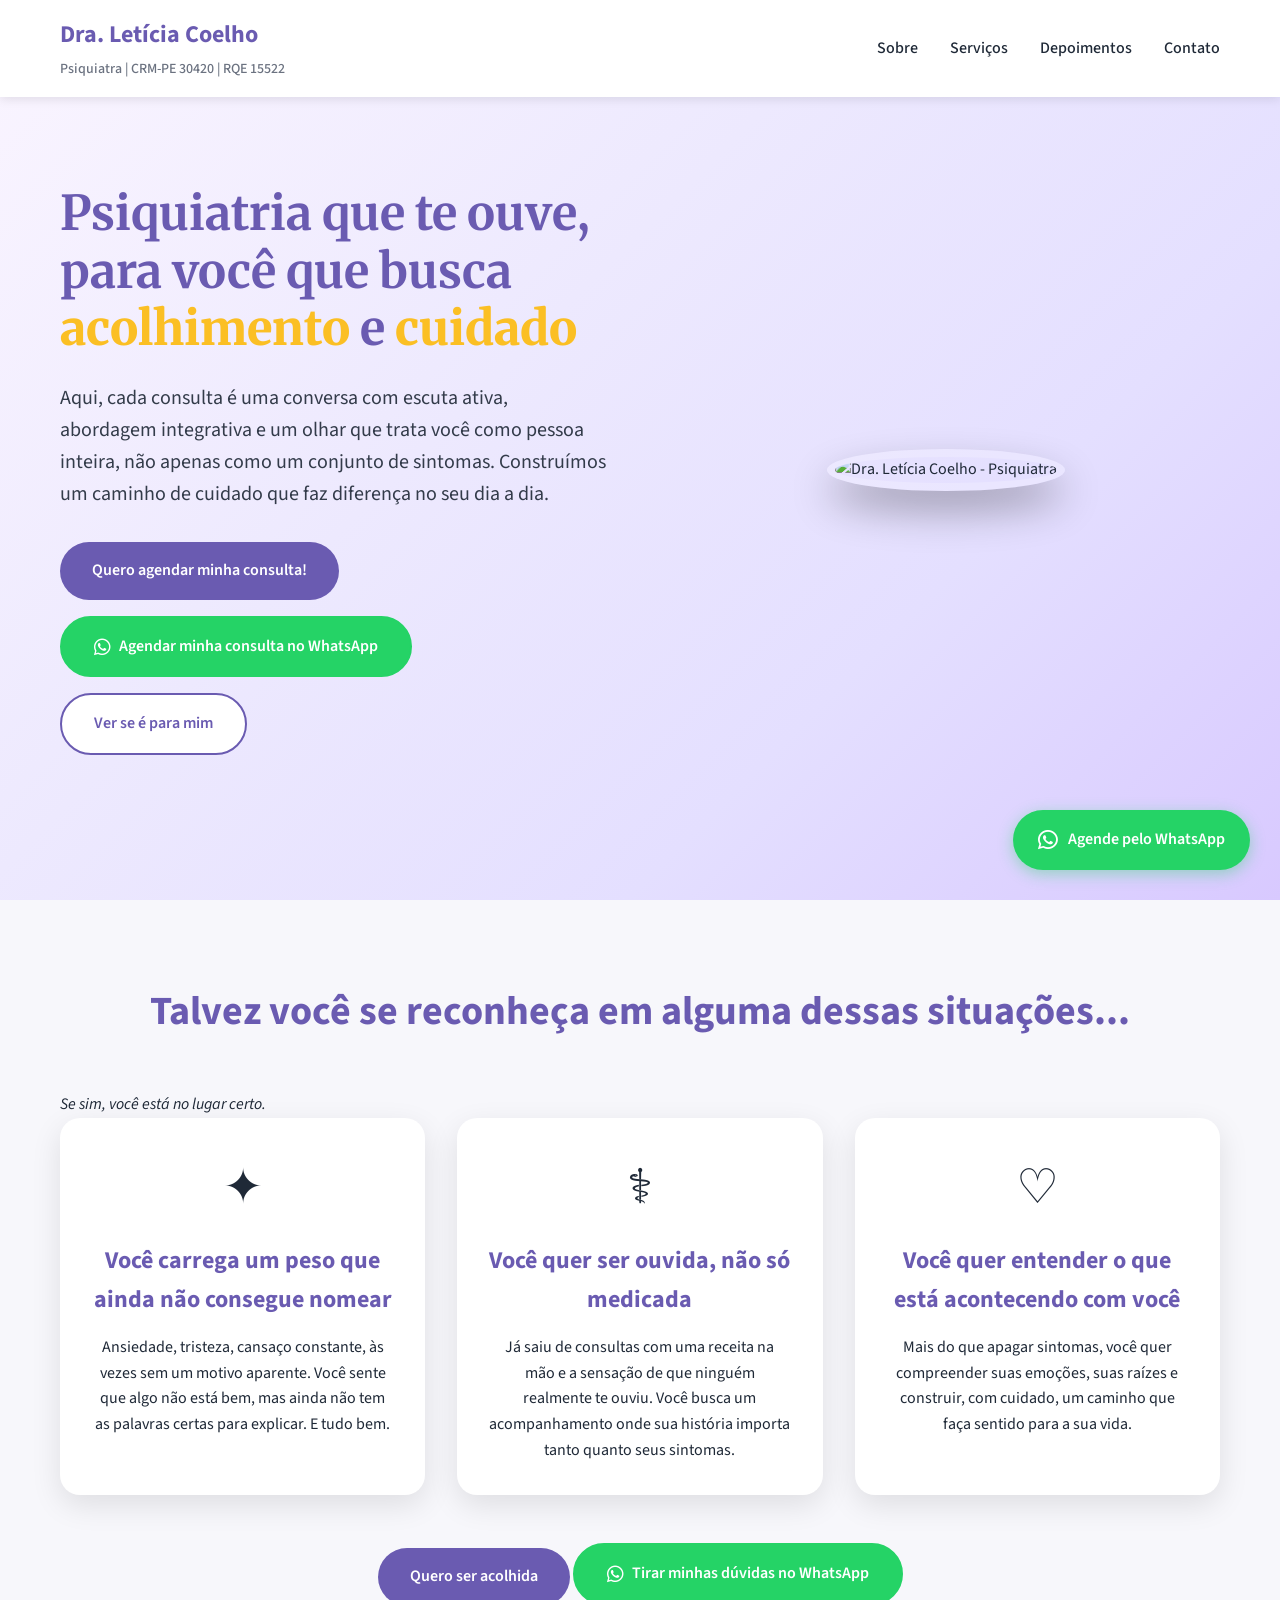
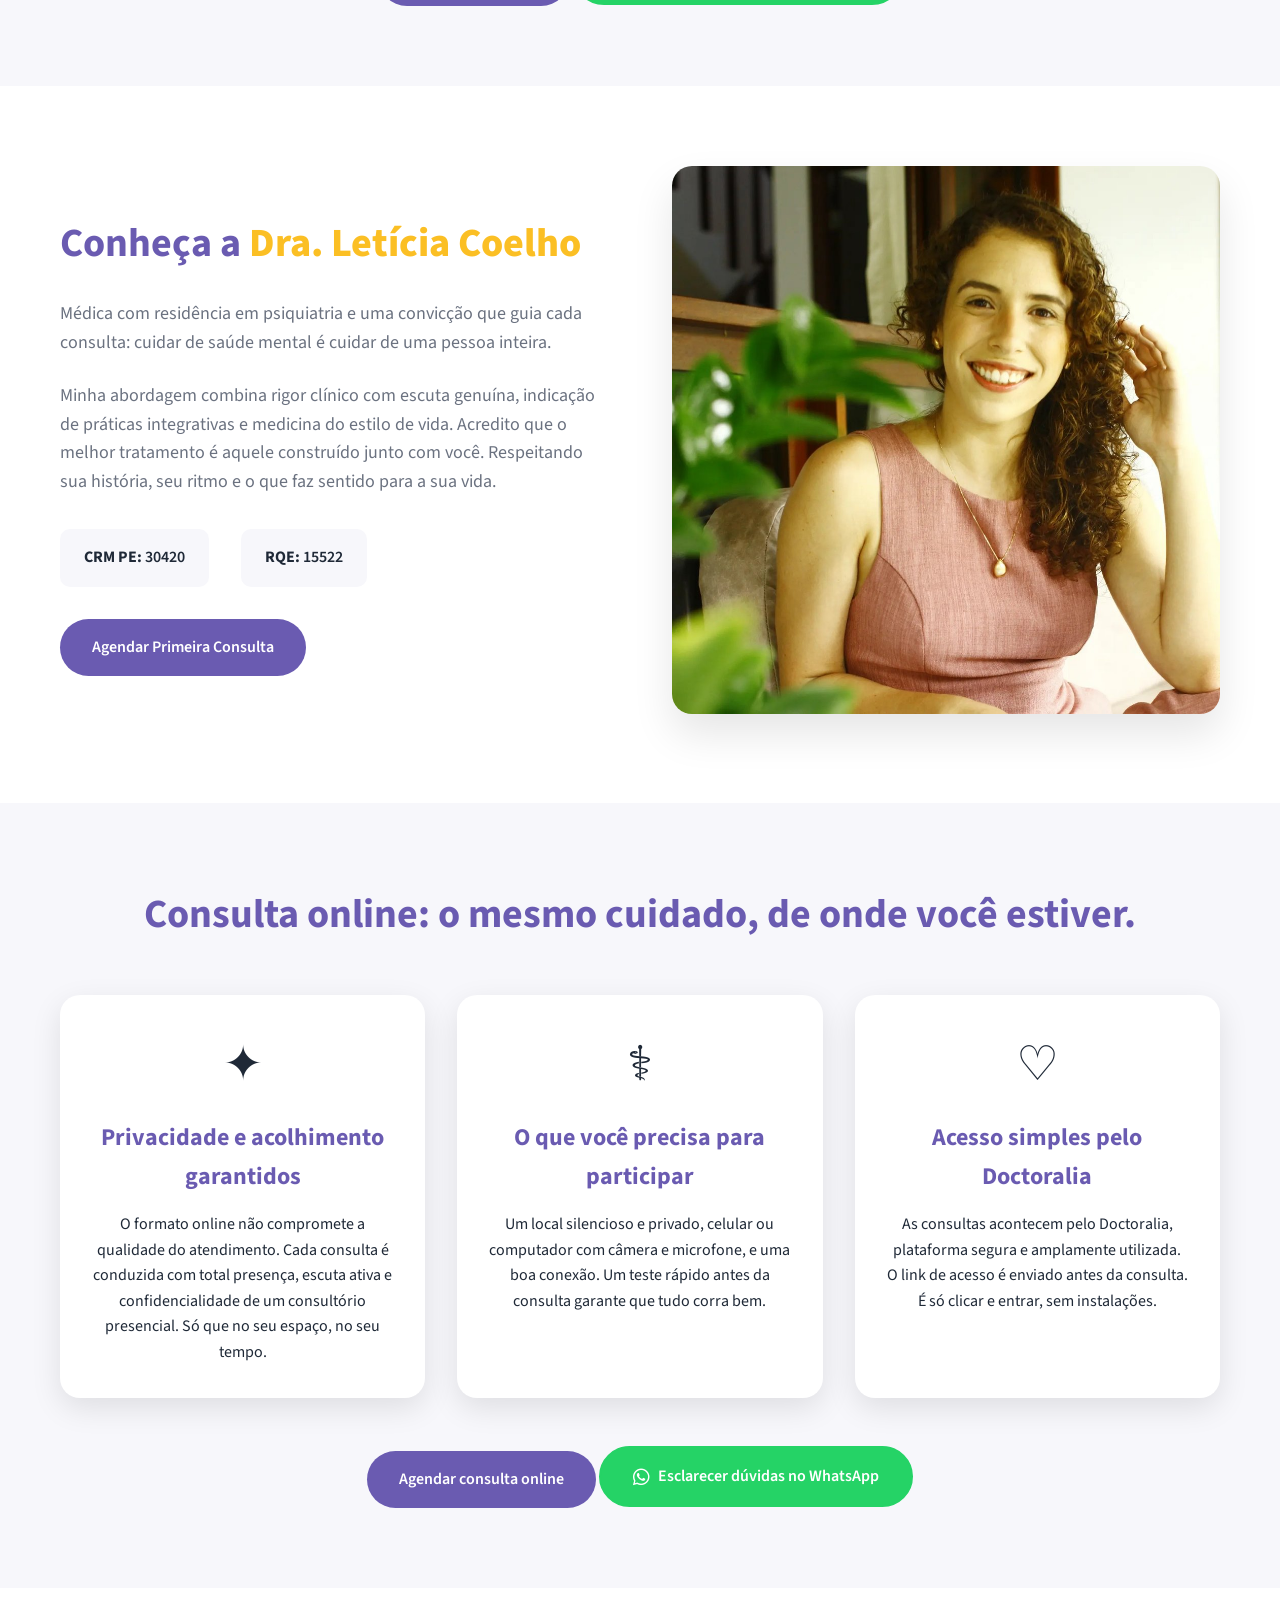
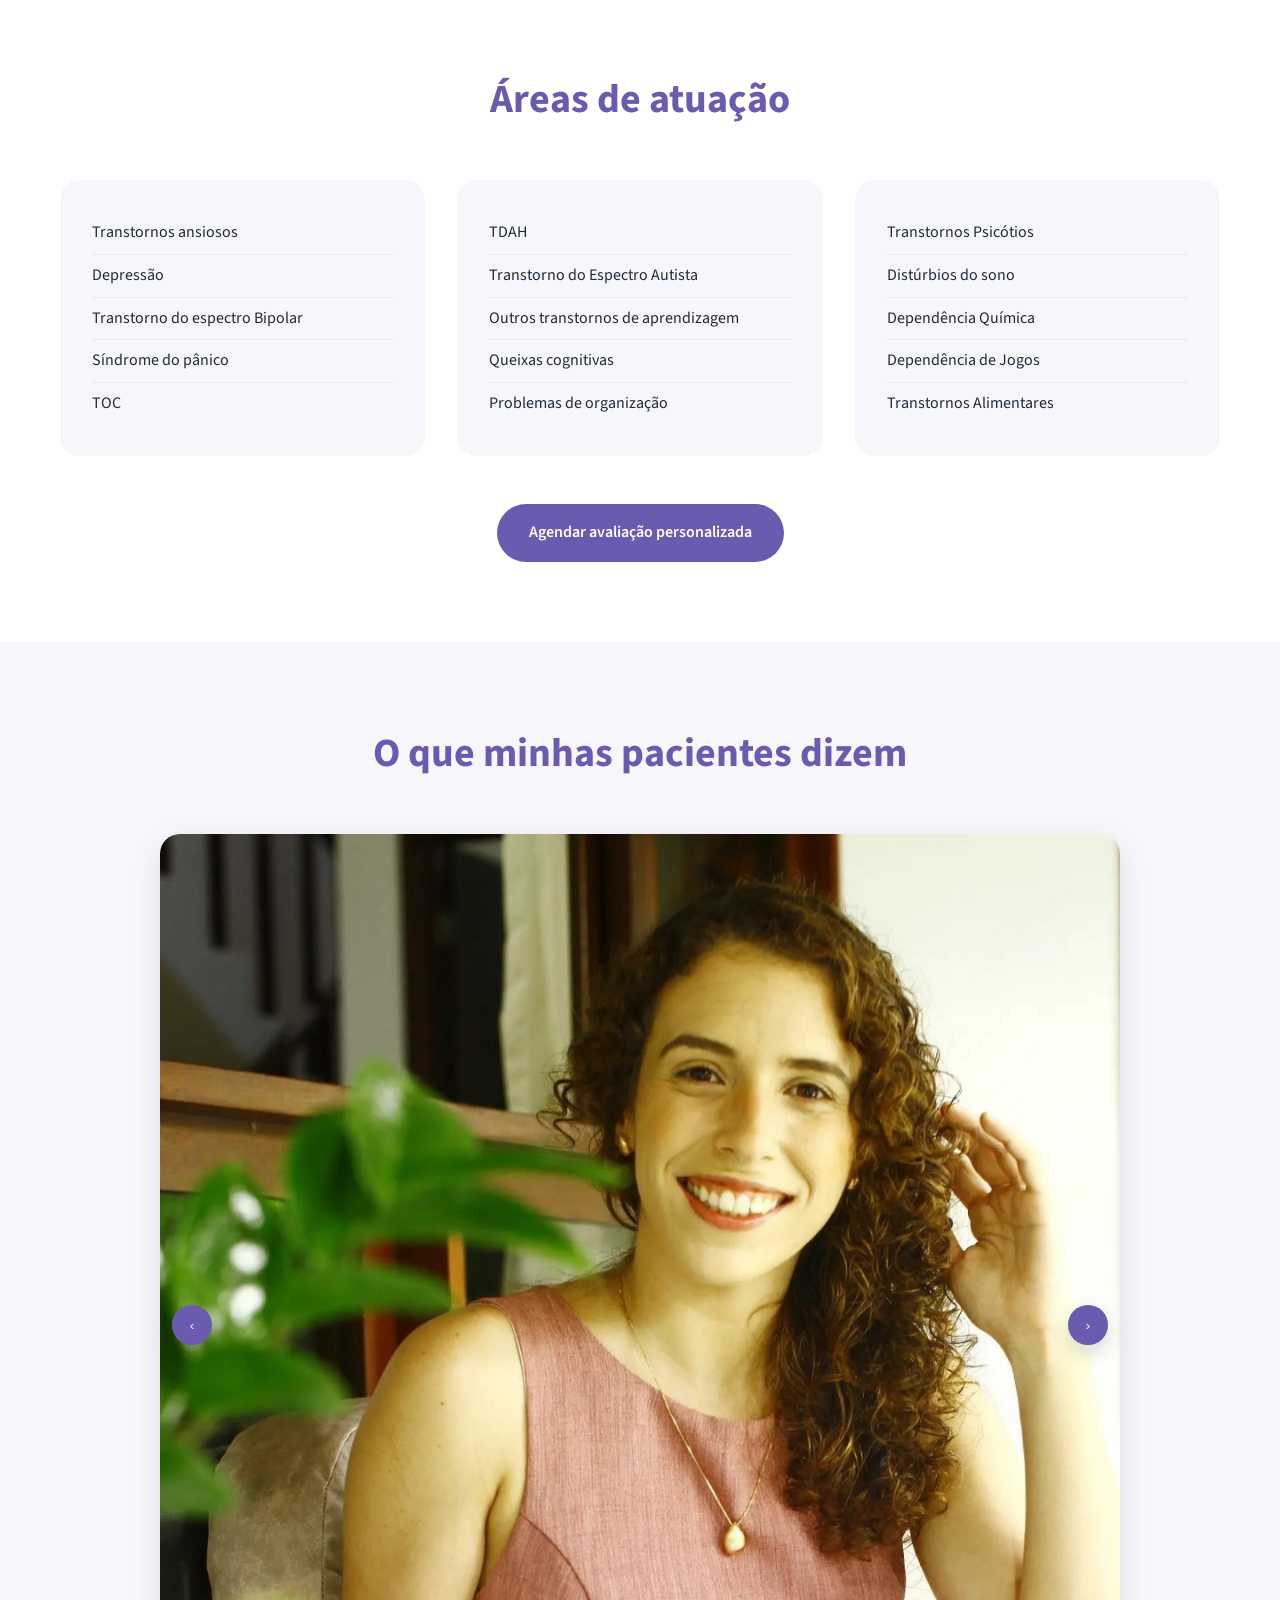
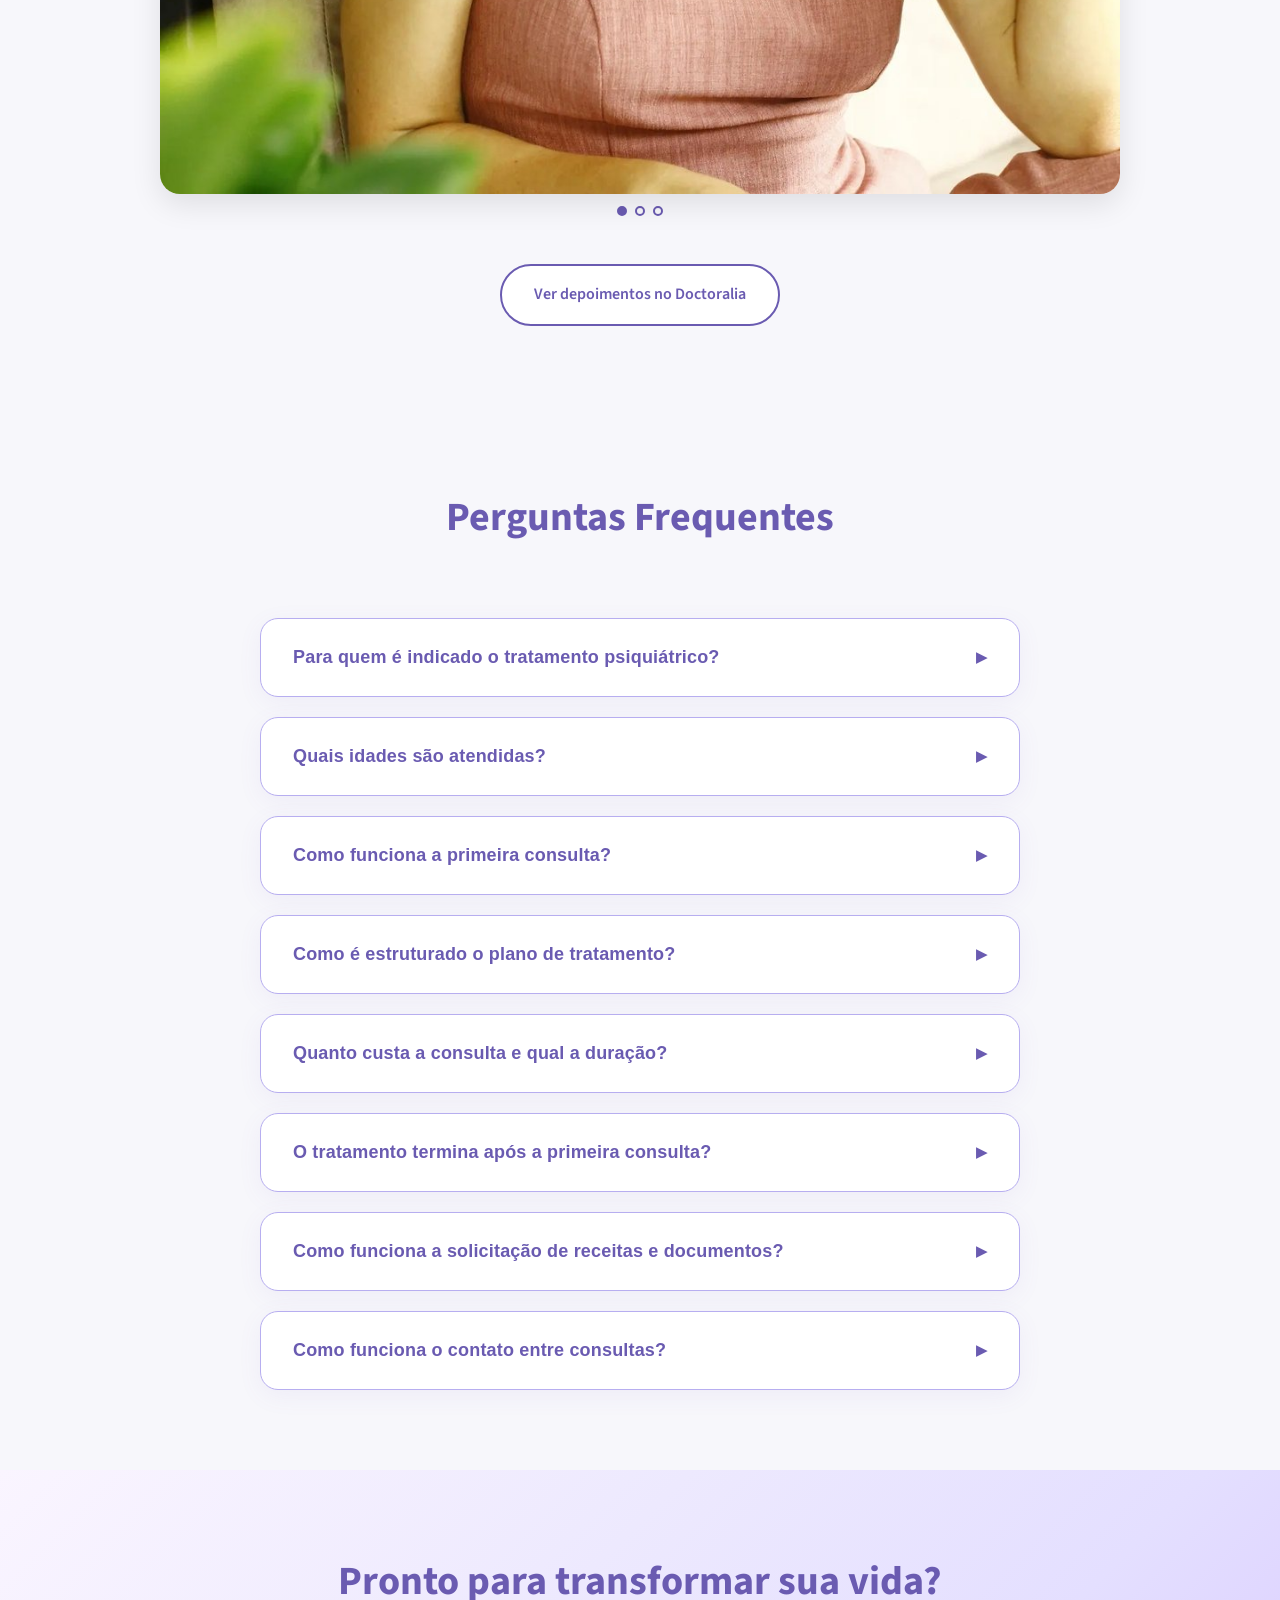
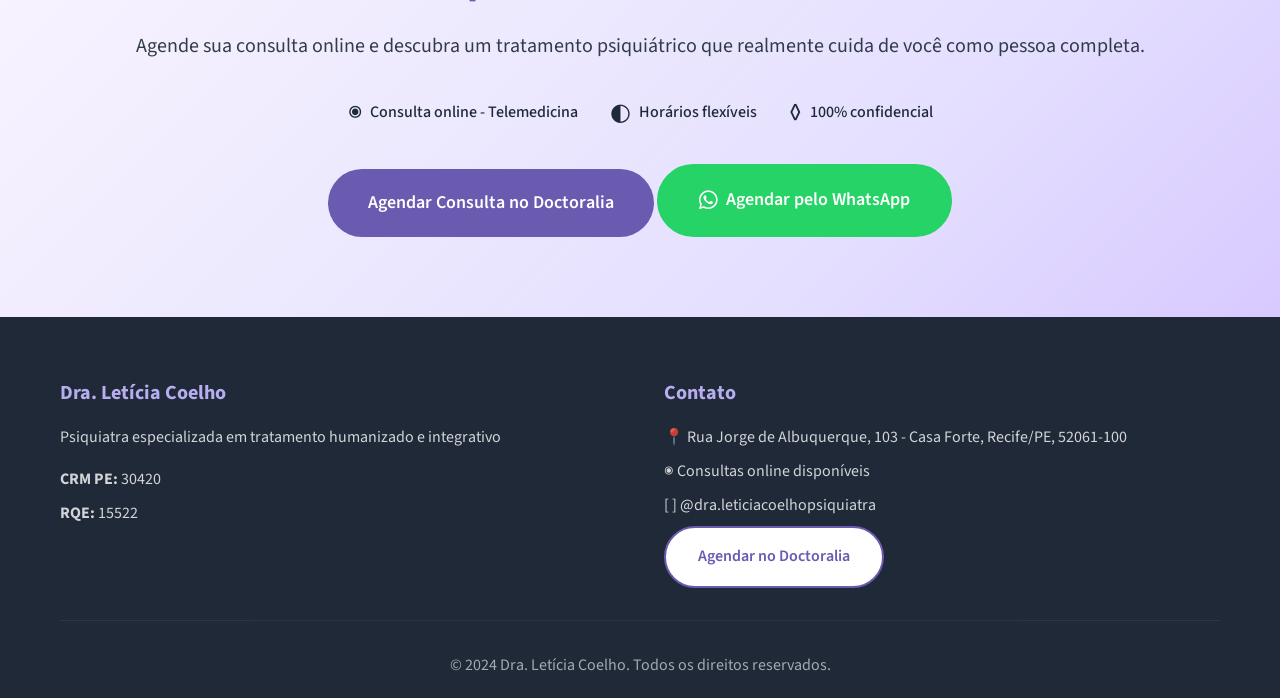
==== index.html @ 925e0a3a "Revise text for clarity and engagement" ====
<!DOCTYPE html>
<html lang="pt-BR">
<head>
    <meta charset="UTF-8">
    <meta name="viewport" content="width=device-width, initial-scale=1.0">
    <title>Dra. Letícia Coelho - Psiquiatra | Tratamento Humanizado e Integrativo</title>
    <meta name="description" content="Psiquiatra especializada em tratamento humanizado e integrativo. Agende sua consulta online com a Dra. Letícia Coelho.">    <link rel="stylesheet" href="styles.css">
    <link href="https://fonts.googleapis.com/css2?family=Merriweather:wght@300;400;700&family=Source+Sans+Pro:wght@300;400;600;700&display=swap" rel="stylesheet">
    <link rel="stylesheet" href="https://cdnjs.cloudflare.com/ajax/libs/font-awesome/6.0.0/css/all.min.css">
    
    <!-- Google Analytics -->
    <script async src="https://www.googletagmanager.com/gtag/js?id=GA_MEASUREMENT_ID"></script>
    <script>
      window.dataLayer = window.dataLayer || [];
      function gtag(){dataLayer.push(arguments);}
      gtag('js', new Date());
      gtag('config', 'GA_MEASUREMENT_ID');
    </script>
    
    <!-- Hotjar Tracking Code -->
    <script>
        (function(h,o,t,j,a,r){
            h.hj=h.hj||function(){(h.hj.q=h.hj.q||[]).push(arguments)};
            h._hjSettings={hjid:HOTJAR_ID,hjsv:6};
            a=o.getElementsByTagName('head')[0];
            r=o.createElement('script');r.async=1;
            r.src=t+h._hjSettings.hjid+j+h._hjSettings.hjsv;
            a.appendChild(r);
        })(window,document,'https://static.hotjar.com/c/hotjar-','.js?sv=');
    </script>
</head>
<body>
    <!-- Header -->
    <header class="header">
        <div class="container">
            <div class="header-content">
                <div class="logo">
                    <h1>Dra. Letícia Coelho</h1>
                    <p>Psiquiatra | CRM-PE 30420 | RQE 15522 </p>
                </div>
                <nav class="nav">
                    <a href="#sobre">Sobre</a>
                    <a href="#servicos">Serviços</a>
                    <a href="#depoimentos">Depoimentos</a>
                    <a href="#contato">Contato</a>
                </nav>
            </div>
        </div>
    </header>

    <!-- Hero Section -->
    <section class="hero">
        <div class="container">
            <div class="hero-content">
                <div class="hero-text">
                    <h2>Psiquiatria que te ouve, para você que busca <span class="highlight">acolhimento</span> e <span class="highlight">cuidado</span></h2>
                    <p>Aqui, cada consulta é uma conversa com escuta ativa, abordagem integrativa e um olhar que trata você como pessoa inteira, não apenas como um conjunto de sintomas. Construímos um caminho de cuidado que faz diferença no seu dia a dia.</p>                    <div class="cta-buttons">                        <a href="https://www.doctoralia.com.br/leticia-coelho-3/psiquiatra/recife" class="btn btn-primary">Quero agendar minha consulta! </a>
                        <a href="https://wa.me/5581991025745?text=Olá%2C%20vim%20pelo%20site%20e%20quero%20agendar%20uma%20consulta." class="btn btn-whatsapp" target="_blank"><i class="fab fa-whatsapp"></i>Agendar minha consulta no WhatsApp</a>
                        <a href="#paraquem" class="btn btn-secondary">Ver se é para mim</a>
                    </div>
                </div>
                <div class="hero-image">
                    <img src="dra-leticia2.JPG" alt="Dra. Letícia Coelho - Psiquiatra" class="profile-image">
                </div>
            </div>
        </div>
    </section>
 <!-- Pain Points Section -->
    <section id="paraquem" class="pain-points">
        <div class="container">
            <h2>Talvez você se reconheça em alguma dessas situações...</h2>
            <p class="section-subtitle"><em>Se sim, você está no lugar certo.</em></p>
            <div class="pain-grid">
                <div class="pain-card">
                    <div class="pain-icon">✦</div>
                    <h3>Você carrega um peso que ainda não consegue nomear</h3>
                    <p>Ansiedade, tristeza, cansaço constante, às vezes sem um motivo aparente. Você sente que algo não está bem, mas ainda não tem as palavras certas para explicar. E tudo bem.</p>
                </div>
                <div class="pain-card">
                    <div class="pain-icon">⚕</div>
                    <h3>Você quer ser ouvida, não só medicada</h3>
                    <p>Já saiu de consultas com uma receita na mão e a sensação de que ninguém realmente te ouviu. Você busca um acompanhamento onde sua história importa tanto quanto seus sintomas.</p>
                </div>
                <div class="pain-card">
                    <div class="pain-icon">♡</div>
                    <h3>Você quer entender o que está acontecendo com você</h3>
                    <p>Mais do que apagar sintomas, você quer compreender suas emoções, suas raízes e construir, com cuidado, um caminho que faça sentido para a sua vida.</p>
                </div>
            </div>            <div class="cta-center">
                <a href="https://www.doctoralia.com.br/leticia-coelho-3/psiquiatra/recife" class="btn btn-primary">Quero ser acolhida</a>
                <a href="https://wa.me/5581991025745?text=Olá%2C%20vim%20pelo%20site%20e%20gostaria%20de%20tirar%20uma%20dúvida." class="btn btn-whatsapp" target="_blank"><i class="fab fa-whatsapp"></i>Tirar minhas dúvidas no WhatsApp</a>
            </div>
        </div>
    </section>
 

    <!-- About Section -->
    <section id="sobre" class="about">
        <div class="container">
            <div class="about-content">
                <div class="about-text">
                    <h2>Conheça a <span class="highlight">Dra. Letícia Coelho</span></h2>
                    <p>Médica com residência em psiquiatria e uma convicção que guia cada consulta: cuidar de saúde mental é cuidar de uma pessoa inteira.</p>
                    <p>Minha abordagem combina rigor clínico com escuta genuína, indicação de práticas integrativas e medicina do estilo de vida. Acredito que o melhor tratamento é aquele construído junto com você. Respeitando sua história, seu ritmo e o que faz sentido para a sua vida.</p>
                    <div class="credentials">
                        <div class="credential">
                            <strong>CRM PE:</strong> 30420
                        </div>
                        <div class="credential">
                            <strong>RQE:</strong> 15522
                        </div>
                    </div>
                    <a href="https://www.doctoralia.com.br/leticia-coelho-3/psiquiatra/recife" class="btn btn-primary">Agendar Primeira Consulta</a>
                </div>
                <div class="about-image">
                    <img src="dra-leticia.jpg" alt="Consultório da Dra. Letícia Coelho" class="consultorio-image">
                </div>
            </div>
        </div>
    </section>

  
<!-- Pain Points Section -->
    <section id="consultaonline" class="pain-points">
        <div class="container">
            <h2>Consulta online: o mesmo cuidado, de onde você estiver.</h2>
            <div class="pain-grid">
                <div class="pain-card">
                    <div class="pain-icon">✦</div>
                    <h3>Privacidade e acolhimento garantidos</h3>
                    <p>O formato online não compromete a qualidade do atendimento. Cada consulta é conduzida com total presença, escuta ativa e confidencialidade de um consultório presencial. Só que no seu espaço, no seu tempo.</p>
                </div>
                <div class="pain-card">
                    <div class="pain-icon">⚕</div>
                    <h3>O que você precisa para participar</h3>
                    <p>Um local silencioso e privado, celular ou computador com câmera e microfone, e uma boa conexão. Um teste rápido antes da consulta garante que tudo corra bem.</p>
                </div>
                <div class="pain-card">
                    <div class="pain-icon">♡</div>
                    <h3>Acesso simples pelo Doctoralia</h3>
                    <p>As consultas acontecem pelo Doctoralia, plataforma segura e amplamente utilizada. O link de acesso é enviado antes da consulta. É só clicar e entrar, sem instalações.</p>
                </div>
            </div>            <div class="cta-center">
                <a href="https://www.doctoralia.com.br/leticia-coelho-3/psiquiatra/recife" class="btn btn-primary">Agendar consulta online</a>
                <a href="https://wa.me/5581991025745?text=Olá%2C%20vim%20pelo%20site%20e%20gostaria%20de%20tirar%20uma%20dúvida." class="btn btn-whatsapp" target="_blank"><i class="fab fa-whatsapp"></i>Esclarecer dúvidas no WhatsApp</a>
            </div>
        </div>
    </section>
    <!-- Conditions Section -->
    <section class="conditions">
        <div class="container">
            <h2>Áreas de atuação</h2>
            <div class="conditions-grid">
                <div class="condition-category">
                                      <ul>
                        <li>Transtornos ansiosos</li>
                        <li>Depressão</li>
                        <li>Transtorno do espectro Bipolar</li>
                        <li>Síndrome do pânico</li>
                                                <li>TOC</li>
                    </ul>
                </div>
                <div class="condition-category">
            
                    <ul>
                        <li>TDAH</li>
                        <li>Transtorno do Espectro Autista</li>
                        <li>Outros transtornos de aprendizagem</li>
                        <li>Queixas cognitivas</li>
                        <li>Problemas de organização</li>
                    </ul>
                </div>
                <div class="condition-category">
            
                    <ul>
                        <li>Transtornos Psicótios</li>
                        <li>Distúrbios do sono</li>
                        <li>Dependência Química </li>
                        <li>Dependência de Jogos </li>
                        <li>Transtornos Alimentares </li>
                      
                    </ul>
                </div>
            </div>
            <div class="cta-center">
                <a href="https://www.doctoralia.com.br/leticia-coelho-3/psiquiatra/recife" class="btn btn-primary">Agendar avaliação personalizada</a>
            </div>
        </div>
    </section>

    <!-- Testimonials Section (Doctoralia) -->
    <section id="depoimentos" class="testimonials">
        <div class="container">
            <h2>O que minhas pacientes dizem</h2>
            <div id="doctoralia-widget" class="doctoralia-rating">
                <p>Carregando avaliações em tempo real…</p>
            </div>
            <div class="cta-center" style="margin-top: 1.5rem;">
                <a href="https://www.doctoralia.com.br/leticia-coelho-3/psiquiatra/recife" class="btn btn-secondary" target="_blank">Ver depoimentos no Doctoralia</a>
            </div>
        </div>
    </section>
<!-- FAQ Section -->
<section class="faq">
    <div class="container">
        <h2>Perguntas Frequentes</h2>

        <div class="faq-item">
            <button class="faq-question">Para quem é indicado o tratamento psiquiátrico?</button>
            <div class="faq-answer">
                <p>O tratamento é indicado para pessoas que enfrentam sintomas como ansiedade, estresse constante, alterações de humor, insônia ou outros distúrbios do sono, dificuldade de concentração, irritabilidade, dependência química, sintomas psicóticos e situações semelhantes.</p>
            </div>
        </div>

        <div class="faq-item">
            <button class="faq-question">Quais idades são atendidas?</button>
            <div class="faq-answer">
                <p>- Para atendimento online, o processo pode ser feito com Adolescentes a partir de 13 anos e Adultos de todas as idades.</p>
            </div>
        </div>

        <div class="faq-item">
            <button class="faq-question">Como funciona a primeira consulta?</button>
            <div class="faq-answer">
                <p>Na primeira sessão, é feito um levantamento completo da história do paciente, aspectos emocionais, físicos, estilo de vida e histórico médico. O objetivo é criar um ambiente de confiança e compreensão para elaborar o plano de tratamento mais adequado.</p>
            </div>
        </div>

        <div class="faq-item">
            <button class="faq-question">Como é estruturado o plano de tratamento?</button>
            <div class="faq-answer">
                <p>O plano pode incluir uso de medicação (quando indicado), consultas regulares de acompanhamento, indicação de psicoterapia, práticas integrativas (relaxamento, meditação, mudanças no estilo de vida) e, em alguns casos, medicamentos à base de Cannabis ou estratégias de redução de danos.</p>
            </div>
        </div>

        <div class="faq-item">
            <button class="faq-question">Quanto custa a consulta e qual a duração?</button>
            <div class="faq-answer">
                <p>A consulta online tem duração de 1 hora e o valor é de <strong>R$400</strong>, com agendamento feito via Doctoralia.</p>
            </div>
        </div>

        <div class="faq-item">
            <button class="faq-question">O tratamento termina após a primeira consulta?</button>
            <div class="faq-answer">
                <p>Não. O tratamento é contínuo, com consultas regulares para monitorar evolução, avaliar resposta às medicações/terapias e fazer ajustes conforme necessário.</p>
            </div>
        </div>

        <div class="faq-item">
            <button class="faq-question">Como funciona a solicitação de receitas e documentos?</button>
            <div class="faq-answer">
                <p>As solicitações devem ser feitas com pelo menos <strong>5 dias úteis de antecedência</strong>.<br>
                   - Receitas simples são enviadas de forma online em PDF.<br>
                   - Receitas de Medicamentos controlados são enviados via correspondência.</p>
            </div>
        </div>

        <div class="faq-item">
            <button class="faq-question">Como funciona o contato entre consultas?</button>
            <div class="faq-answer">
                <p>Os pacientes têm acesso a um WhatsApp exclusivo para contato, disponível de segunda a sexta-feira, das 9h às 18h.</p>
            </div>
        </div>
    </div>
</section>

<script>
document.addEventListener('DOMContentLoaded', function() {
    console.log('FAQ Script carregado');
    
    // FAQ Accordion functionality
    const faqQuestions = document.querySelectorAll('.faq-question');
    console.log('FAQ questions encontradas:', faqQuestions.length);
    
    faqQuestions.forEach((button, index) => {
        button.addEventListener('click', function() {
            console.log('Clique na pergunta:', index);
            
            const faqItem = this.parentElement;
            const isActive = faqItem.classList.contains('active');
            
            console.log('Item estava ativo:', isActive);
            
            // Close all other FAQ items
            document.querySelectorAll('.faq-item').forEach(item => {
                item.classList.remove('active');
            });
            
            // Toggle current item
            if (!isActive) {
                faqItem.classList.add('active');
                console.log('Item ativado');
            } else {
                console.log('Item desativado');
            }
        });
    });
});
</script>

    <!-- CTA Section -->
    <section id="agendar" class="cta-section">
        <div class="container">
            <div class="cta-content">
                <h2>Pronto para transformar sua vida?</h2>
                <p>Agende sua consulta online e descubra um tratamento psiquiátrico que realmente cuida de você como pessoa completa.</p>
                <div class="cta-features">
                    <div class="feature">
                        <span class="feature-icon">◉</span>
                        <span>Consulta online - Telemedicina</span>
                    </div>
                    <div class="feature">
                        <span class="feature-icon">◐</span>
                        <span>Horários flexíveis</span>
                    </div>
                    <div class="feature">
                        <span class="feature-icon">◊</span>
                        <span>100% confidencial</span>
                    </div>
                </div>                <a href="https://www.doctoralia.com.br/leticia-coelho-3/psiquiatra/recife" class="btn btn-primary btn-large" target="_blank">
                    Agendar Consulta no Doctoralia
                </a>
                <a href="https://wa.me/5581991025745?text=Olá%2C%20vim%20pelo%20site%20e%20quero%20agendar%20uma%20consulta." class="btn btn-whatsapp btn-large" target="_blank">
                    <i class="fab fa-whatsapp"></i>Agendar pelo WhatsApp
                </a>
            </div>
        </div>
    </section>

    <!-- Footer -->
    <footer id="contato" class="footer">
        <div class="container">
            <div class="footer-content">
                <div class="footer-section">
                    <h3>Dra. Letícia Coelho</h3>
                    <p>Psiquiatra especializada em tratamento humanizado e integrativo</p>
                    <div class="credentials-footer">
                        <p><strong>CRM PE:</strong> 30420</p>
                        <p><strong>RQE:</strong> 15522</p>
                    </div>
                </div>
                <div class="footer-section">
                    <h3>Contato</h3>
                    <p>📍 Rua Jorge de Albuquerque, 103 - Casa Forte, Recife/PE, 52061-100</p>
                    <p>◉ Consultas online disponíveis</p>
                    <p>[ ] @dra.leticiacoelhopsiquiatra</p>
                    <a href="https://www.doctoralia.com.br/leticia-coelho-3/psiquiatra/recife" class="btn btn-secondary" target="_blank">
                        Agendar no Doctoralia
                    </a>
                </div>
            </div>
            <div class="footer-bottom">
                <p>&copy; 2024 Dra. Letícia Coelho. Todos os direitos reservados.</p>
            </div>
        </div>    </footer>

    <!-- Floating WhatsApp Button -->
    <a href="https://wa.me/5581991025745?text=Olá%2C%20vim%20pelo%20site%20e%20quero%20agendar%20uma%20consulta." class="whatsapp-float" target="_blank">
        <i class="fab fa-whatsapp"></i>
        <span>Agende pelo WhatsApp</span>
    </a>

    <script src="script.js"></script>
</body>
</html>
---- styles.css ----
/* Reset e configurações base */
* {
    margin: 0;
    padding: 0;
    box-sizing: border-box;
}

:root {
    --primary-color: #7c6ac7; /* lavanda suave */
    --primary-light: #b7aef0;
    --primary-dark: #6a5bb1;
    --secondary-color: #f7f7fb; /* mais claro e acolhedor */
    --accent-color: #d8c9ff; /* lilás clarinho */
    --text-dark: #1f2937;
    --text-light: #6b7280;
    --white: #ffffff;
    --gradient: linear-gradient(135deg, #faf5ff 0%, #ede9fe 40%, #e4dfff 70%, #d8c9ff 100%);
}

body {
    font-family: 'Source Sans Pro', sans-serif;
    line-height: 1.6;
    color: var(--text-dark);
    background-color: var(--white);
}

.container {
    max-width: 1200px;
    margin: 0 auto;
    padding: 0 20px;
}

/* Header */
.header {
    background: var(--white);
    box-shadow: 0 2px 10px rgba(0, 0, 0, 0.1);
    position: fixed;
    top: 0;
    width: 100%;
    z-index: 1000;
}

.header-content {
    display: flex;
    justify-content: space-between;
    align-items: center;
    padding: 1rem 0;
}

.logo h1 {
    font-size: 1.5rem;
    font-weight: 700;
    color: var(--primary-dark);
    margin-bottom: 0.25rem;
}

.logo p {
    font-size: 0.875rem;
    color: var(--text-light);
    font-weight: 500;
}

.nav {
    display: flex;
    gap: 2rem;
}

.nav a {
    text-decoration: none;
    color: var(--text-dark);
    font-weight: 500;
    transition: color 0.3s ease;
}

.nav a:hover {
    color: var(--primary-color);
}

/* Hero Section */
.hero {
    padding: 120px 0 80px;
    background: var(--gradient);
    color: var(--text-dark);
    min-height: 100vh;
    display: flex;
    align-items: center;
}

.hero-content {
    display: grid;
    grid-template-columns: 1fr 1fr;
    gap: 4rem;
    align-items: center;
}

.hero-text h2 {
    font-family: 'Merriweather', serif;
    font-size: 3rem;
    font-weight: 700;
    line-height: 1.2;
    margin-bottom: 1.5rem;
    color: var(--primary-dark);
}

.highlight {
    color: #fbbf24;
    font-weight: 800;
}

.hero-text p {
    font-size: 1.25rem;
    margin-bottom: 2rem;
    opacity: 0.9;
    color: var(--text-dark);
}

.cta-buttons {
    display: flex;
    gap: 1rem;
    flex-wrap: wrap;
}

.btn {
    display: inline-block;
    padding: 1rem 2rem;
    text-decoration: none;
    border-radius: 50px;
    font-weight: 600;
    transition: all 0.3s ease;
    text-align: center;
    border: none;
    cursor: pointer;
}

.btn-primary {
    background: var(--primary-dark);
    color: var(--white);
}

.btn-primary:hover {
    background: #594aa0; /* tom um pouco mais escuro */
    transform: translateY(-2px);
    box-shadow: 0 10px 25px rgba(0, 0, 0, 0.2);
}

.btn-secondary {
    background: var(--white);
    color: var(--primary-dark);
    border: 2px solid var(--primary-dark);
}

.btn-secondary:hover {
    background: var(--primary-dark);
    color: var(--white);
}

.btn-large {
    padding: 1.25rem 2.5rem;
    font-size: 1.125rem;
}

/* WhatsApp Button Styles */
.btn-whatsapp {
    background-color: #25D366 !important;
    color: var(--white) !important;
    border: 2px solid #25D366 !important;
    display: inline-flex;
    align-items: center;
    gap: 0.5rem;
}

.btn-whatsapp:hover {
    background-color: #22BE5B !important;
    border-color: #22BE5B !important;
    color: var(--white) !important;
    transform: translateY(-2px);
    box-shadow: 0 10px 25px rgba(37, 211, 102, 0.3);
}

.btn-whatsapp i {
    font-size: 1.2em;
}

/* Floating WhatsApp Button */
.whatsapp-float {
    position: fixed;
    bottom: 30px;
    right: 30px;
    width: auto;
    height: 60px;
    background-color: #25D366;
    color: white;
    border: none;
    border-radius: 30px;
    padding: 15px 25px;
    font-size: 16px;
    font-weight: 600;
    text-decoration: none;
    display: flex;
    align-items: center;
    gap: 10px;
    box-shadow: 0 4px 15px rgba(37, 211, 102, 0.4);
    z-index: 1000;
    transition: all 0.3s ease;
}

.whatsapp-float:hover {
    background-color: #22BE5B;
    transform: translateY(-2px);
    box-shadow: 0 6px 20px rgba(37, 211, 102, 0.5);
    color: white;
    text-decoration: none;
}

.whatsapp-float i {
    font-size: 1.4em;
}

/* Responsive adjustments for floating button */
@media (max-width: 768px) {
    .whatsapp-float {
        bottom: 20px;
        right: 20px;
        padding: 12px 20px;
        font-size: 14px;
        height: 50px;
    }
    
    .whatsapp-float span {
        display: none; /* Hide text on mobile, show only icon */
    }
    
    .whatsapp-float {
        width: 50px;
        justify-content: center;
        border-radius: 25px;
    }
}

.hero-image {
    text-align: center;
}

.profile-image {
    width: 400px;
    height: 400px;
    border-radius: 50%;
    object-fit: cover;
    border: 8px solid rgba(255, 255, 255, 0.2);
    box-shadow: 0 20px 40px rgba(0, 0, 0, 0.3);
}

/* Pain Points Section */
.pain-points {
    padding: 80px 0;
    background: var(--secondary-color);
}

.pain-points h2 {
    text-align: center;
    font-size: 2.5rem;
    margin-bottom: 3rem;
    color: var(--primary-dark);
}

.pain-grid {
    display: grid;
    grid-template-columns: repeat(auto-fit, minmax(300px, 1fr));
    gap: 2rem;
    margin-bottom: 3rem;
}

.pain-card {
    background: var(--white);
    padding: 2rem;
    border-radius: 20px;
    text-align: center;
    box-shadow: 0 10px 30px rgba(0, 0, 0, 0.1);
    transition: transform 0.3s ease;
}

.pain-card:hover {
    transform: translateY(-5px);
}

.pain-icon {
    font-size: 3rem;
    margin-bottom: 1rem;
}

.pain-card h3 {
    font-size: 1.5rem;
    margin-bottom: 1rem;
    color: var(--primary-dark);
}

.cta-center {
    text-align: center;
}

/* About Section */
.about {
    padding: 80px 0;
}

.about-content {
    display: grid;
    grid-template-columns: 1fr 1fr;
    gap: 4rem;
    align-items: center;
}

.about-text h2 {
    font-size: 2.5rem;
    margin-bottom: 1.5rem;
    color: var(--primary-dark);
}

.about-text p {
    font-size: 1.125rem;
    margin-bottom: 1.5rem;
    color: var(--text-light);
}

.credentials {
    display: flex;
    gap: 2rem;
    margin: 2rem 0;
}

.credential {
    background: var(--secondary-color);
    padding: 1rem 1.5rem;
    border-radius: 10px;
    font-weight: 600;
}

.consultorio-image {
    width: 100%;
    border-radius: 20px;
    box-shadow: 0 20px 40px rgba(0, 0, 0, 0.1);
}

/* Services Section */
.services {
    padding: 80px 0;
    background: var(--secondary-color);
}

.services h2 {
    text-align: center;
    font-size: 2.5rem;
    margin-bottom: 3rem;
    color: var(--primary-dark);
}

.services-grid {
    display: grid;
    grid-template-columns: repeat(auto-fit, minmax(300px, 1fr));
    gap: 2rem;
    margin-bottom: 3rem;
}

.service-card {
    background: var(--white);
    padding: 2rem;
    border-radius: 20px;
    box-shadow: 0 10px 30px rgba(0, 0, 0, 0.1);
    transition: transform 0.3s ease;
}

.service-card:hover {
    transform: translateY(-5px);
}

.service-card h3 {
    font-size: 1.5rem;
    margin-bottom: 1rem;
    color: var(--primary-dark);
}

/* Conditions Section */
.conditions {
    padding: 80px 0;
}

.conditions h2 {
    text-align: center;
    font-size: 2.5rem;
    margin-bottom: 3rem;
    color: var(--primary-dark);
}

.conditions-grid {
    display: grid;
    grid-template-columns: repeat(auto-fit, minmax(250px, 1fr));
    gap: 2rem;
    margin-bottom: 3rem;
}

.condition-category {
    background: var(--secondary-color);
    padding: 2rem;
    border-radius: 20px;
}

.condition-category h3 {
    font-size: 1.25rem;
    margin-bottom: 1rem;
    color: var(--primary-dark);
}

.condition-category ul {
    list-style: none;
}

.condition-category li {
    padding: 0.5rem 0;
    border-bottom: 1px solid rgba(107, 70, 193, 0.1);
}

.condition-category li:last-child {
    border-bottom: none;
}

/* Testimonials Section (Doctoralia) */
.testimonials {
    padding: 80px 0;
    background: var(--secondary-color);
}

.testimonials h2 {
    text-align: center;
    font-size: 2.5rem;
    margin-bottom: 3rem;
    color: var(--primary-dark);
}

/* Estilos do carrossel de fallback */
.testimonial-carousel {
    position: relative;
    max-width: 960px;
    margin: 0 auto;
}

.testimonial-carousel .slides {
    position: relative;
    overflow: hidden;
    border-radius: 20px;
    box-shadow: 0 10px 30px rgba(0, 0, 0, 0.1);
    background: var(--white);
}

.testimonial-carousel .slide {
    display: none;
}

.testimonial-carousel .slide.active {
    display: block;
}

.testimonial-carousel img {
    width: 100%;
    display: block;
}

.carousel-control {
    position: absolute;
    top: 50%;
    transform: translateY(-50%);
    background: var(--primary-dark);
    color: var(--white);
    border: none;
    width: 40px;
    height: 40px;
    border-radius: 999px;
    display: grid;
    place-items: center;
    cursor: pointer;
    box-shadow: 0 8px 20px rgba(0,0,0,0.15);
}

.carousel-control.prev { left: 12px; }
.carousel-control.next { right: 12px; }

.carousel-control:hover { background: #594aa0; }

.carousel-dots {
    display: flex;
    justify-content: center;
    gap: 8px;
    margin-top: 12px;
}

.carousel-dots .dot {
    width: 10px;
    height: 10px;
    border-radius: 50%;
    border: 2px solid var(--primary-dark);
    background: transparent;
    cursor: pointer;
}

.carousel-dots .dot.active { background: var(--primary-dark); }

.testimonials-grid {
    display: grid;
    grid-template-columns: repeat(auto-fit, minmax(300px, 1fr));
    gap: 2rem;
    margin-bottom: 3rem;
}

.testimonial-card {
    background: var(--white);
    padding: 2rem;
    border-radius: 20px;
    box-shadow: 0 10px 30px rgba(0, 0, 0, 0.1);
}

.stars {
    font-size: 1.25rem;
    margin-bottom: 1rem;
}

.testimonial-card p {
    font-style: italic;
    margin-bottom: 1rem;
    color: var(--text-light);
}

.testimonial-author {
    font-weight: 600;
    color: var(--primary-color);
}

.doctoralia-rating {
    text-align: center;
    margin: 3rem 0;
}

.rating-display {
    display: flex;
    align-items: center;
    justify-content: center;
    gap: 1rem;
    flex-wrap: wrap;
}

.rating-number {
    font-size: 2rem;
    font-weight: 700;
    color: var(--primary-color);
}

.rating-stars {
    font-size: 1.5rem;
}

.rating-text {
    color: var(--text-light);
}

/* FAQ Section - Quadro Fixo */
.quadro-faq {
  padding: 80px 0;
  background: var(--secondary-color);
}

.quadro-faq h2 {
  text-align: center;
  font-size: 2.5rem;
  margin-bottom: 3rem;
  color: var(--primary-dark);
}

.faq-list {
  max-width: 800px;
  margin: 0 auto;
  display: grid;
  gap: 1.25rem;
}

.quadro-faq-item {
  background: var(--white);
  border-radius: 18px;
  margin-bottom: 0; /* gap do grid controla o espaçamento */
  padding: 1.75rem 2rem;
  box-shadow: 0 6px 24px rgba(124, 106, 199, 0.07);
  border: 1.5px solid var(--primary-light);
  transition: box-shadow 0.3s;
}

.quadro-faq-question {
  font-size: 1.125rem;
  font-weight: 700;
  color: var(--primary-dark);
  margin-bottom: 0;
  letter-spacing: 0.01em;
  display: flex;
  align-items: center;
  justify-content: space-between;
  cursor: pointer;
}

/* Seta indicativa do acordeão */
.quadro-faq-question::after {
  content: '\25B6'; /* triângulo para a direita */
  font-size: 0.9rem;
  color: var(--primary-dark);
  margin-left: 0.75rem;
  transition: transform 0.25s ease;
}

.quadro-faq-item.active .quadro-faq-question::after {
  transform: rotate(90deg); /* seta apontando para baixo */
}

.quadro-faq-answer {
  font-size: 1rem;
  color: var(--text-light);
  line-height: 1.7;
  margin-top: 0.5rem;
  max-height: 0;
  overflow: hidden;
  transition: max-height 0.25s ease;
}

.quadro-faq-item.active .quadro-faq-answer {
  max-height: 500px; /* suficiente para conteúdos curtos */
}

/* Acordeão ativo no FAQ */
/* Removemos quaisquer resets que ocultavam a seta/estado */

/* FAQ Section Styles - Classes corretas para o HTML atual */
.faq {
    padding: 80px 0;
    background: var(--secondary-color);
}

.faq h2 {
    text-align: center;
    font-size: 2.5rem;
    margin-bottom: 3rem;
    color: var(--primary-dark);
}

.faq .container {
    max-width: 800px;
    margin: 0 auto;
    display: grid;
    gap: 1.25rem;
}

.faq-item {
    background: var(--white);
    border-radius: 18px;
    margin-bottom: 0;
    padding: 1.75rem 2rem;
    box-shadow: 0 6px 24px rgba(124, 106, 199, 0.07);
    border: 1.5px solid var(--primary-light);
    transition: box-shadow 0.3s;
}

.faq-question {
    font-size: 1.125rem;
    font-weight: 700;
    color: var(--primary-dark);
    margin-bottom: 0;
    letter-spacing: 0.01em;
    display: flex;
    align-items: center;
    justify-content: space-between;
    cursor: pointer;
    background: none;
    border: none;
    width: 100%;
    text-align: left;
}

.faq-question::after {
    content: '\25B6'; /* triângulo para a direita */
    font-size: 0.9rem;
    color: var(--primary-dark);
    margin-left: 0.75rem;
    transition: transform 0.25s ease;
}

.faq-item.active .faq-question::after {
    transform: rotate(90deg); /* seta apontando para baixo */
}

.faq-answer {
    font-size: 1rem;
    color: var(--text-light);
    line-height: 1.7;
    margin-top: 0.5rem;
    display: none; /* Oculto por padrão */
    padding: 0.5rem 0;
}

.faq-item.active .faq-answer {
    display: block; /* Visível quando ativo */
}

.faq-question::after {
    content: '\25B6'; /* triângulo para a direita */
    font-size: 0.9rem;
    color: var(--primary-dark);
    margin-left: 0.75rem;
    transition: transform 0.25s ease;
}

.faq-item.active .faq-question::after {
    transform: rotate(90deg); /* seta apontando para baixo */
}

/* CTA Section */
.cta-section {
    padding: 80px 0;
    background: var(--gradient);
    color: var(--text-dark);
    text-align: center;
}

.cta-content h2 {
    font-size: 2.5rem;
    margin-bottom: 1rem;
    color: var(--primary-dark);
}

.cta-content p {
    font-size: 1.25rem;
    margin-bottom: 2rem;
    opacity: 0.9;
}

.cta-features {
    display: flex;
    justify-content: center;
    gap: 2rem;
    margin-bottom: 2rem;
    flex-wrap: wrap;
}

.feature {
    display: flex;
    align-items: center;
    gap: 0.5rem;
    font-weight: 500;
}

.feature-icon {
    font-size: 1.5rem;
}

/* Footer */
.footer {
    background: var(--text-dark);
    color: var(--white);
    padding: 60px 0 20px;
}

.footer-content {
    display: grid;
    grid-template-columns: repeat(auto-fit, minmax(250px, 1fr));
    gap: 3rem;
    margin-bottom: 2rem;
}

.footer-section h3 {
    font-size: 1.25rem;
    margin-bottom: 1rem;
    color: var(--primary-light);
}

.footer-section p {
    margin-bottom: 0.5rem;
    opacity: 0.8;
}

.credentials-footer {
    margin-top: 1rem;
}

.footer-bottom {
    text-align: center;
    padding-top: 2rem;
    border-top: 1px solid rgba(255, 255, 255, 0.1);
    opacity: 0.6;
}

/* Responsividade */
@media (max-width: 768px) {
    .hero-content {
        grid-template-columns: 1fr;
        text-align: center;
    }
    
    .hero-text h2 {
        font-size: 2rem;
    }
    
    .about-content {
        grid-template-columns: 1fr;
    }
    
    .profile-image {
        width: 300px;
        height: 300px;
    }
    
    .nav {
        display: none;
    }
    
    .cta-buttons {
        justify-content: center;
    }
    
    .cta-features {
        flex-direction: column;
        align-items: center;
    }
    
    .credentials {
        flex-direction: column;
    }
}

@media (max-width: 480px) {
    .container {
        padding: 0 15px;
    }
    
    .hero-text h2 {
        font-size: 1.75rem;
    }
    
    .btn {
        padding: 0.875rem 1.5rem;
    }
    
    .profile-image {
        width: 250px;
        height: 250px;
    }
}

/* Responsividade específica FAQ */
@media (max-width: 768px) {
  .faq-list { gap: 1rem; }
  .quadro-faq-item { padding: 1.25rem 1.25rem; }
  .quadro-faq-question { font-size: 1.0625rem; }
  .quadro-faq-answer { font-size: 0.9875rem; line-height: 1.65; }
}

@media (max-width: 768px) {
    .testimonial-carousel { max-width: 100%; }
    .carousel-control { width: 36px; height: 36px; }
}
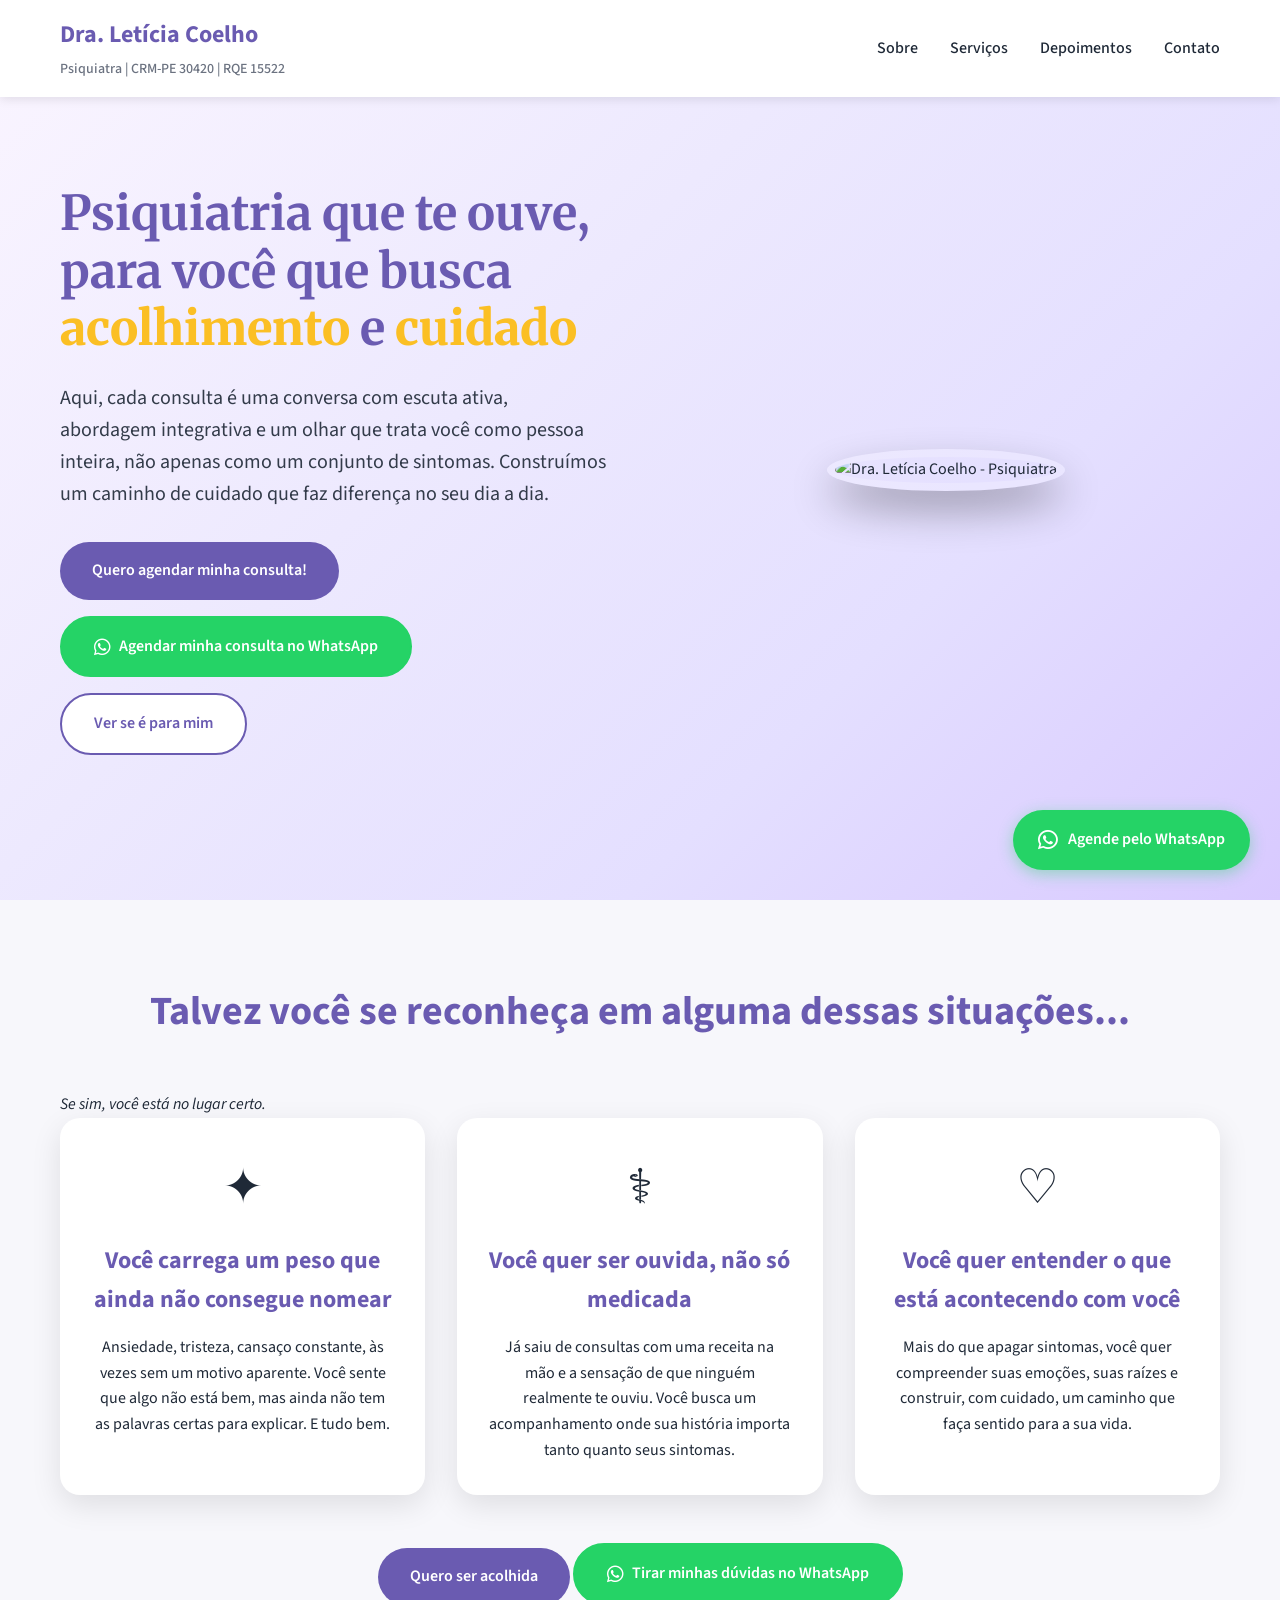
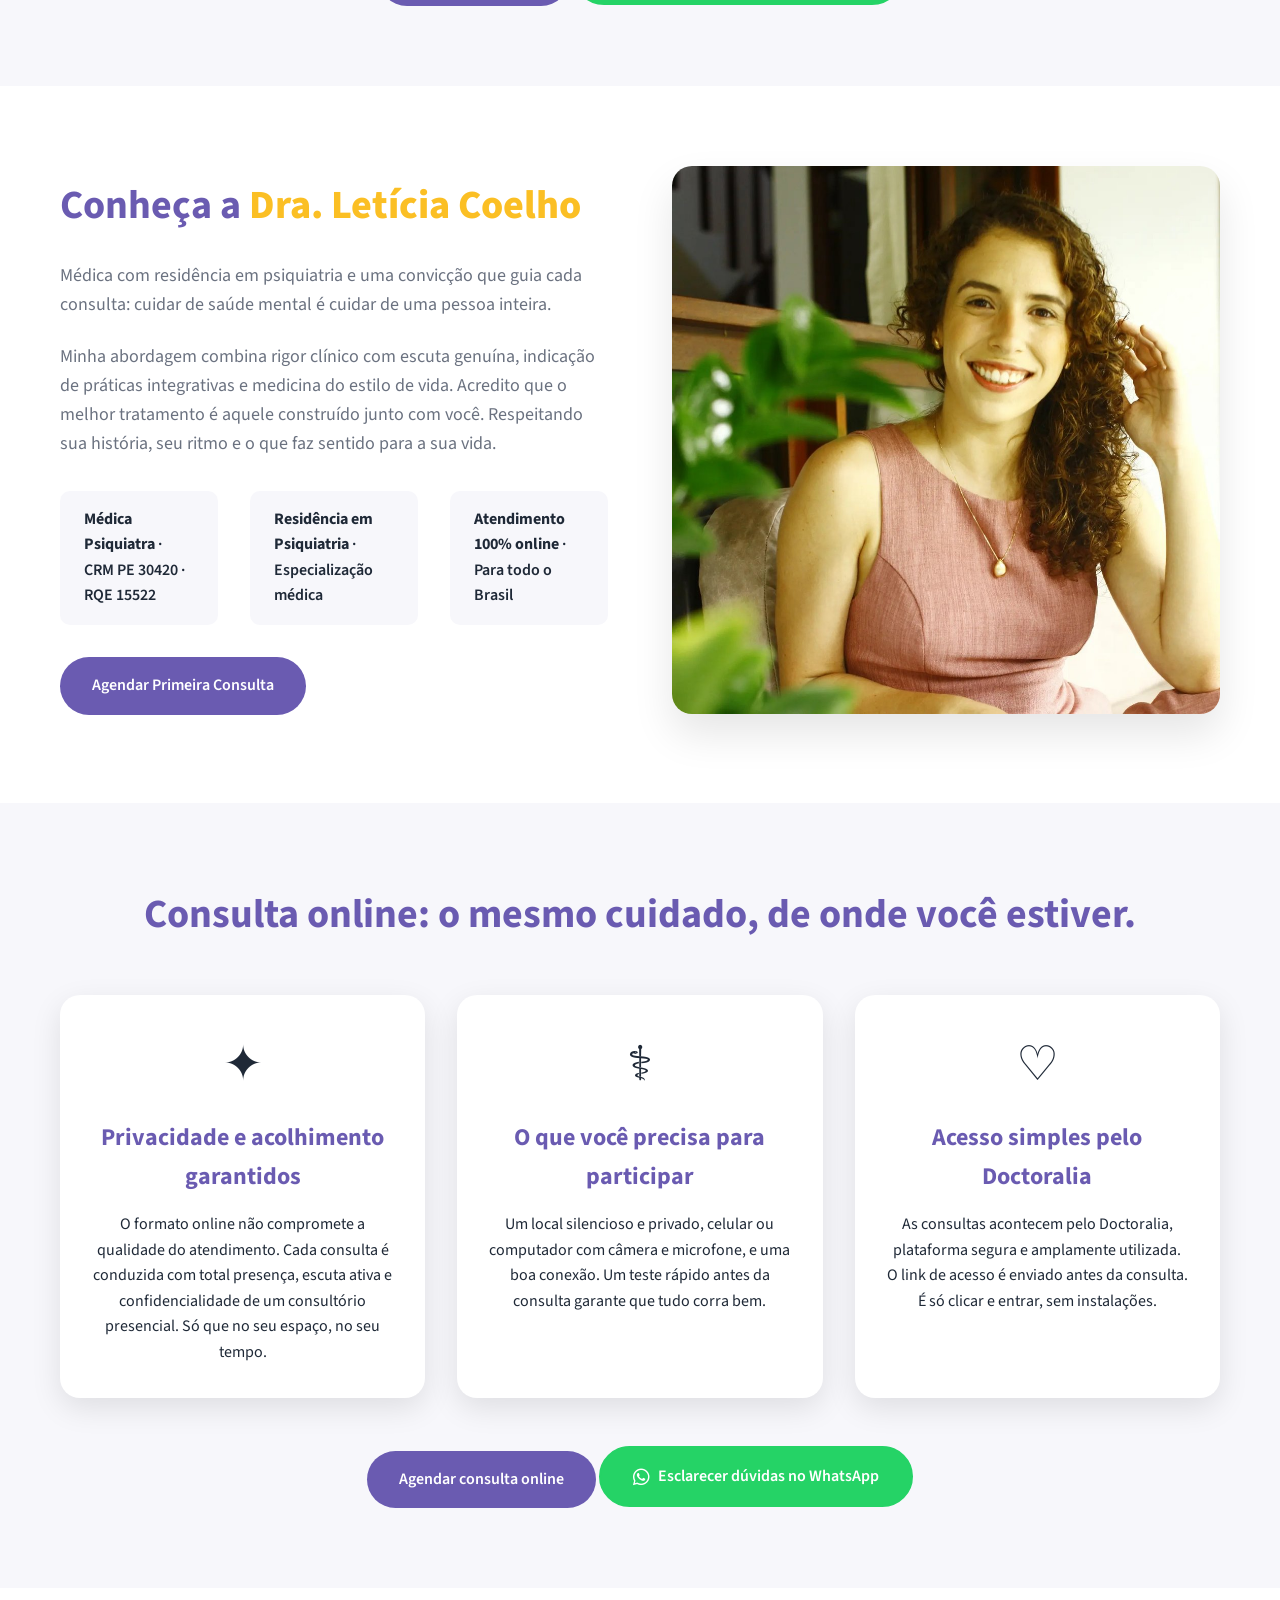
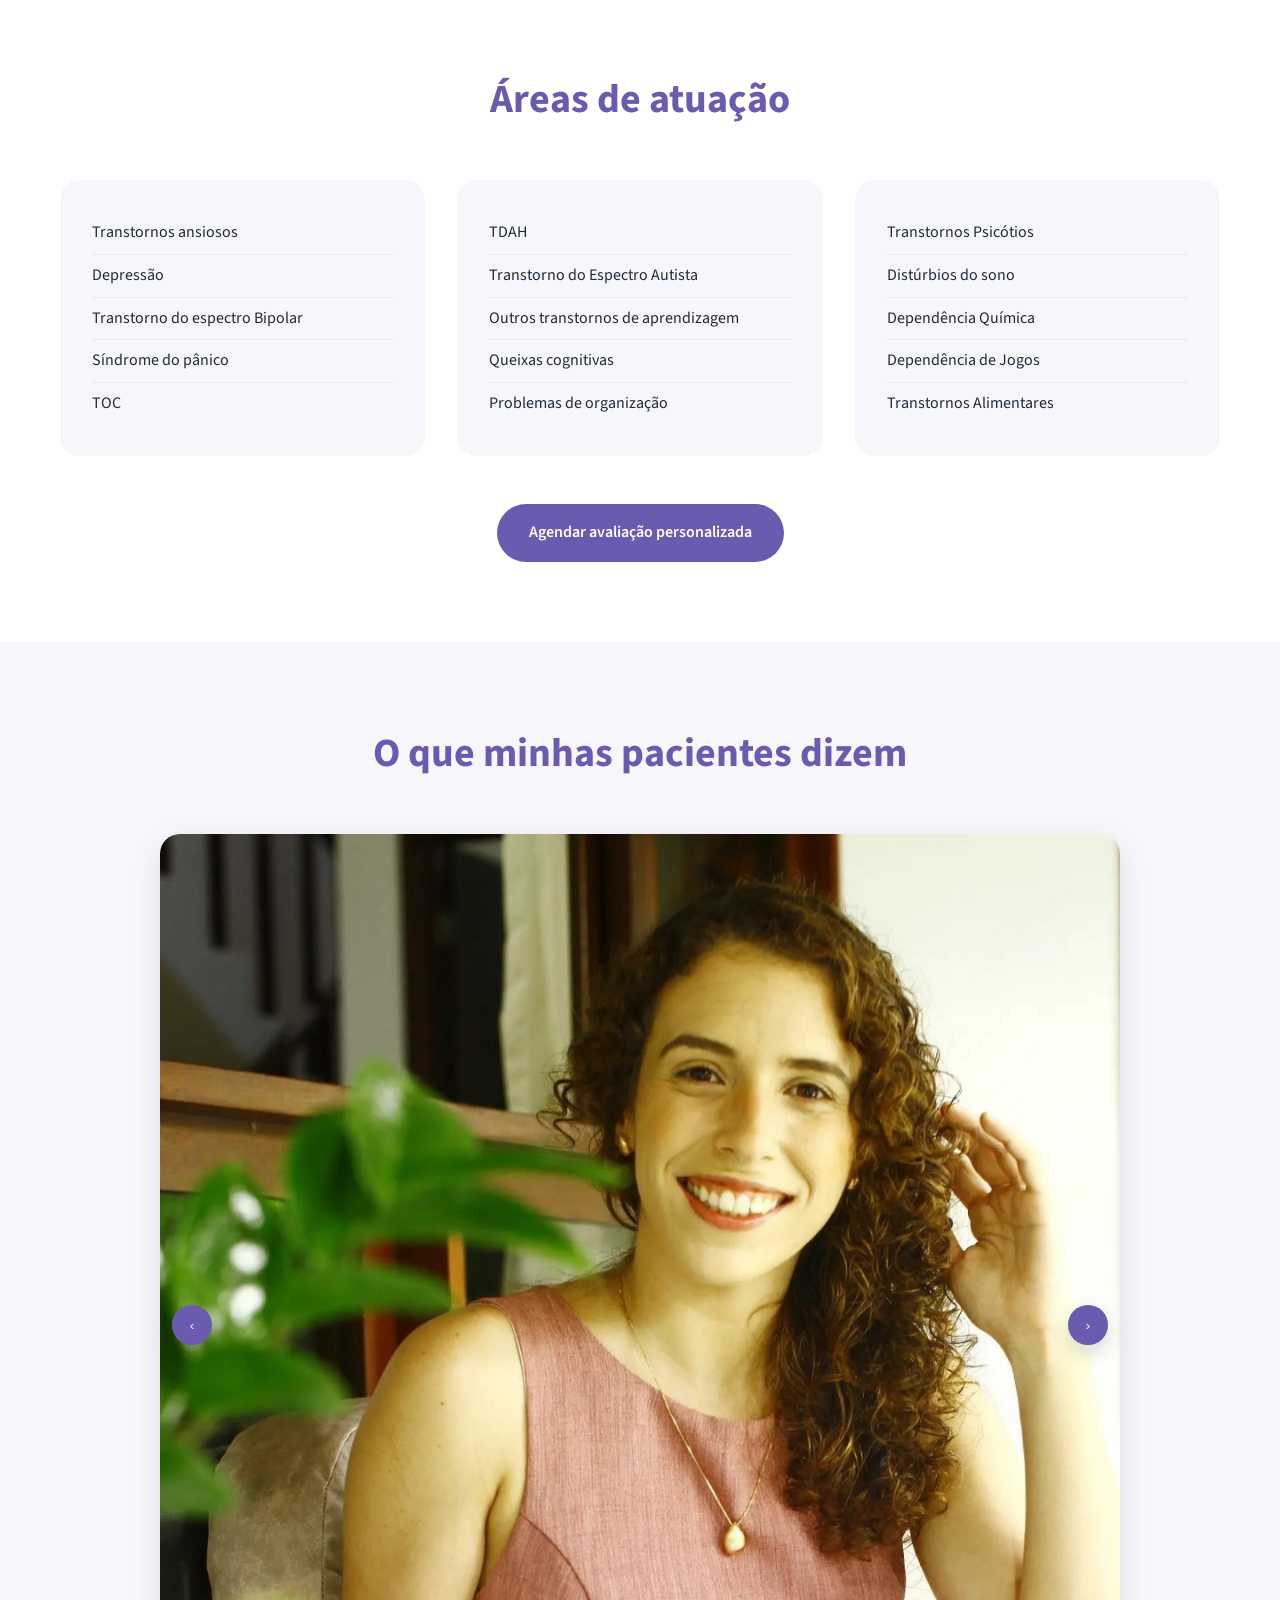
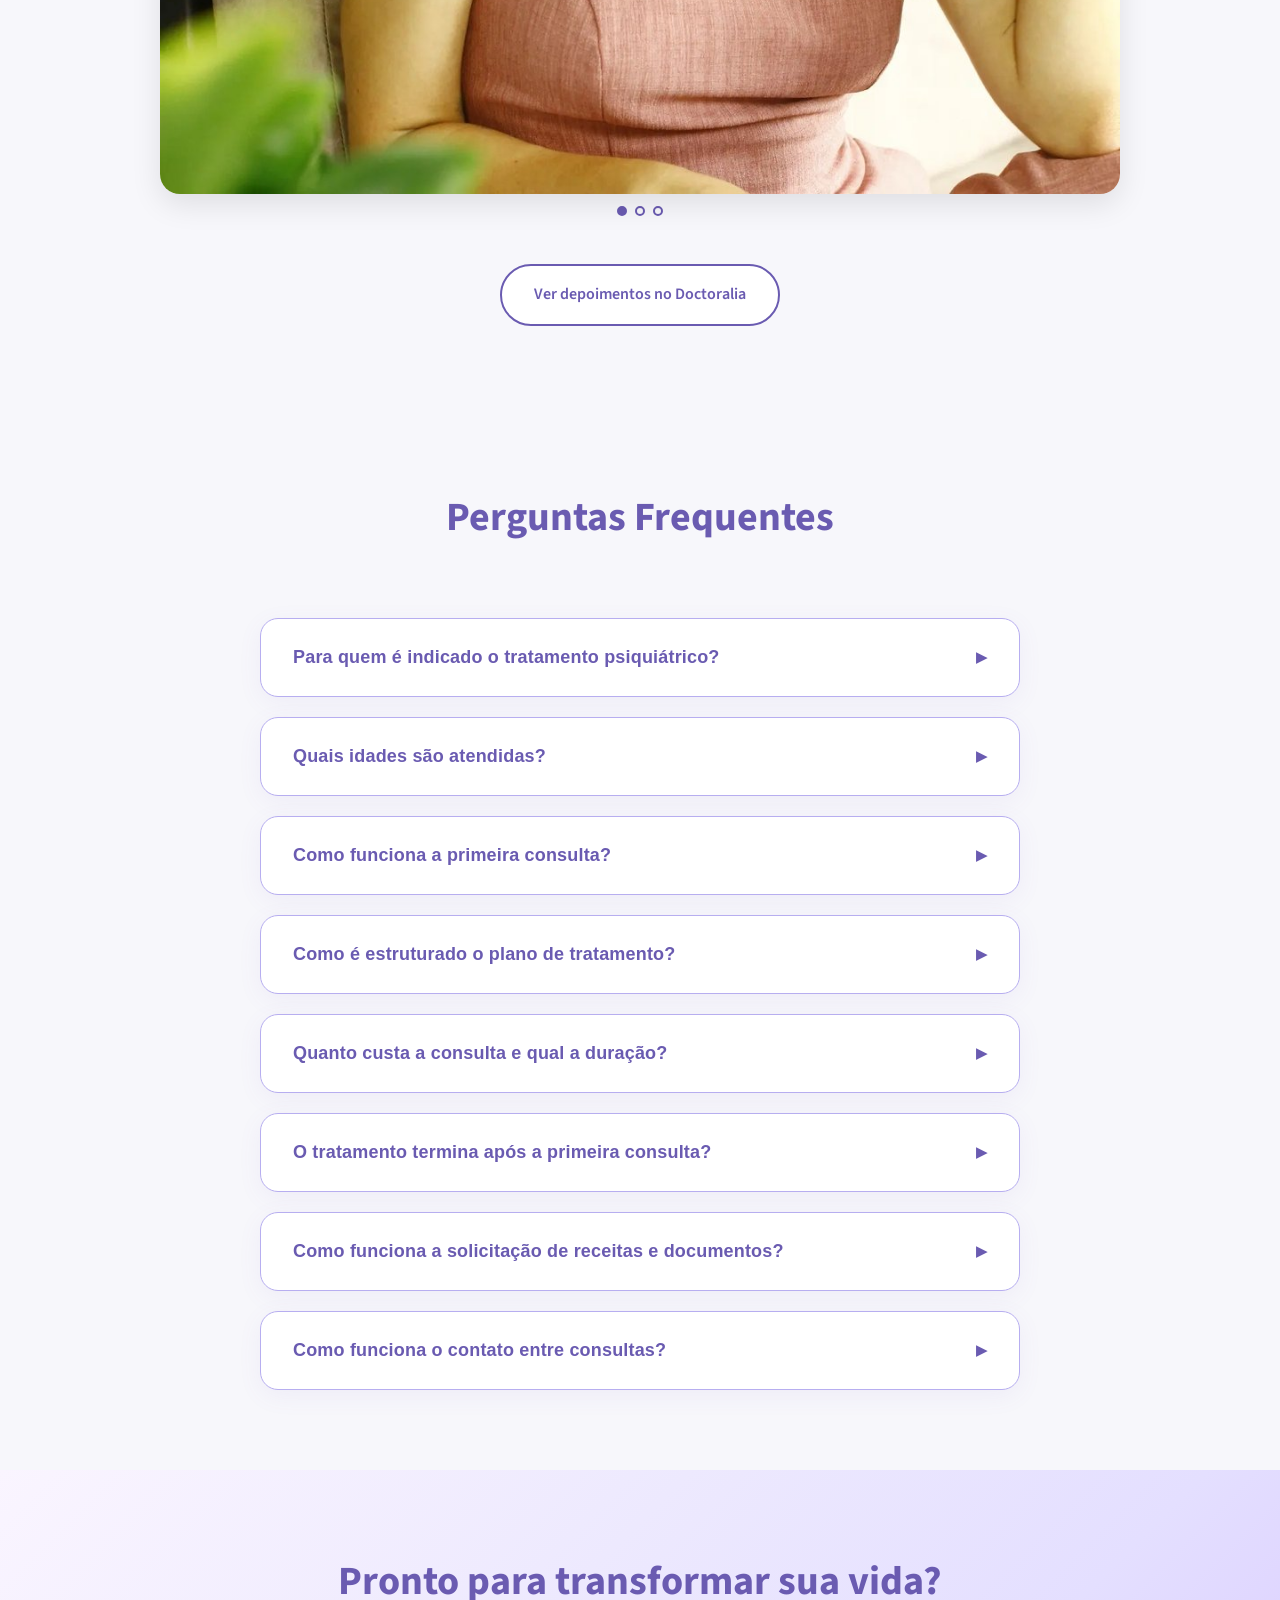
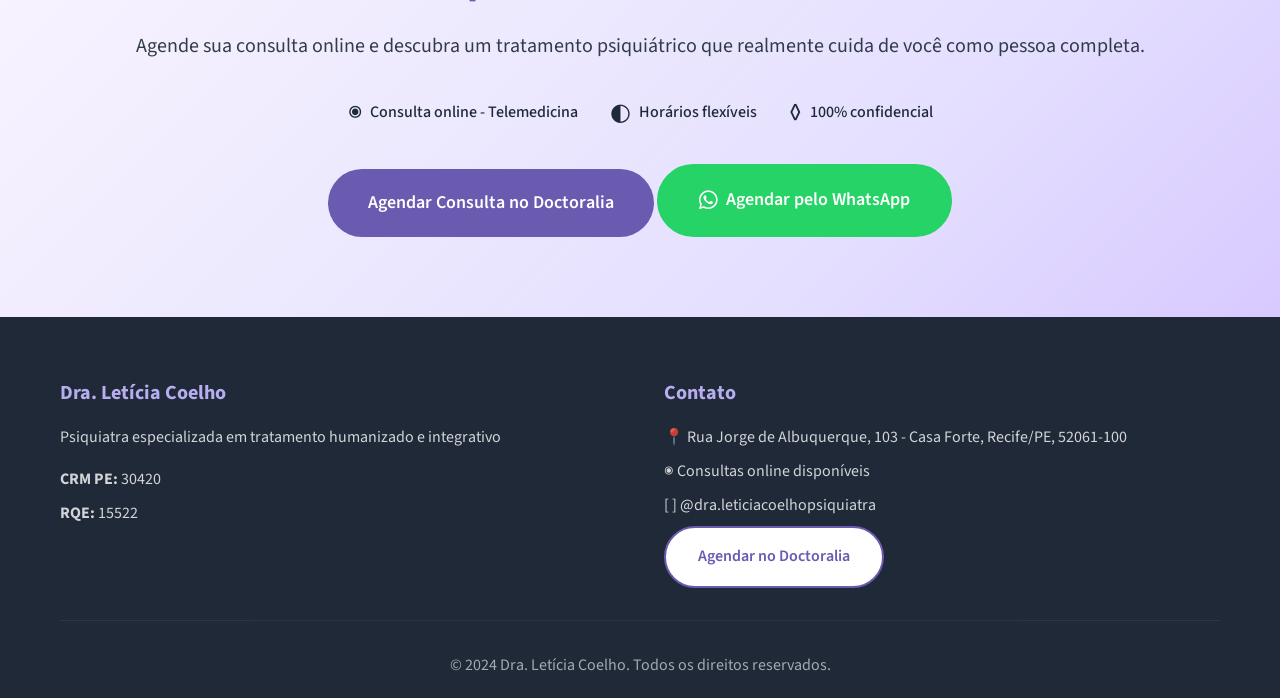
==== commit 923363be: "Update medical credentials section in index.html Consolidate medical credentials into a single line " ====
--- a/index.html
+++ b/index.html
@@ -103,12 +103,15 @@
                     <p>Médica com residência em psiquiatria e uma convicção que guia cada consulta: cuidar de saúde mental é cuidar de uma pessoa inteira.</p>
                     <p>Minha abordagem combina rigor clínico com escuta genuína, indicação de práticas integrativas e medicina do estilo de vida. Acredito que o melhor tratamento é aquele construído junto com você. Respeitando sua história, seu ritmo e o que faz sentido para a sua vida.</p>
                     <div class="credentials">
-                        <div class="credential">
-                            <strong>CRM PE:</strong> 30420
-                        </div>
-                        <div class="credential">
-                            <strong>RQE:</strong> 15522
-                        </div>
+    <div class="credential">
+        <strong>Médica Psiquiatra</strong> · CRM PE 30420 · RQE 15522
+    </div>
+    <div class="credential">
+        <strong>Residência em Psiquiatria</strong> · Especialização médica
+    </div>
+    <div class="credential">
+        <strong>Atendimento 100% online</strong> · Para todo o Brasil
+    </div>
                     </div>
                     <a href="https://www.doctoralia.com.br/leticia-coelho-3/psiquiatra/recife" class="btn btn-primary">Agendar Primeira Consulta</a>
                 </div>
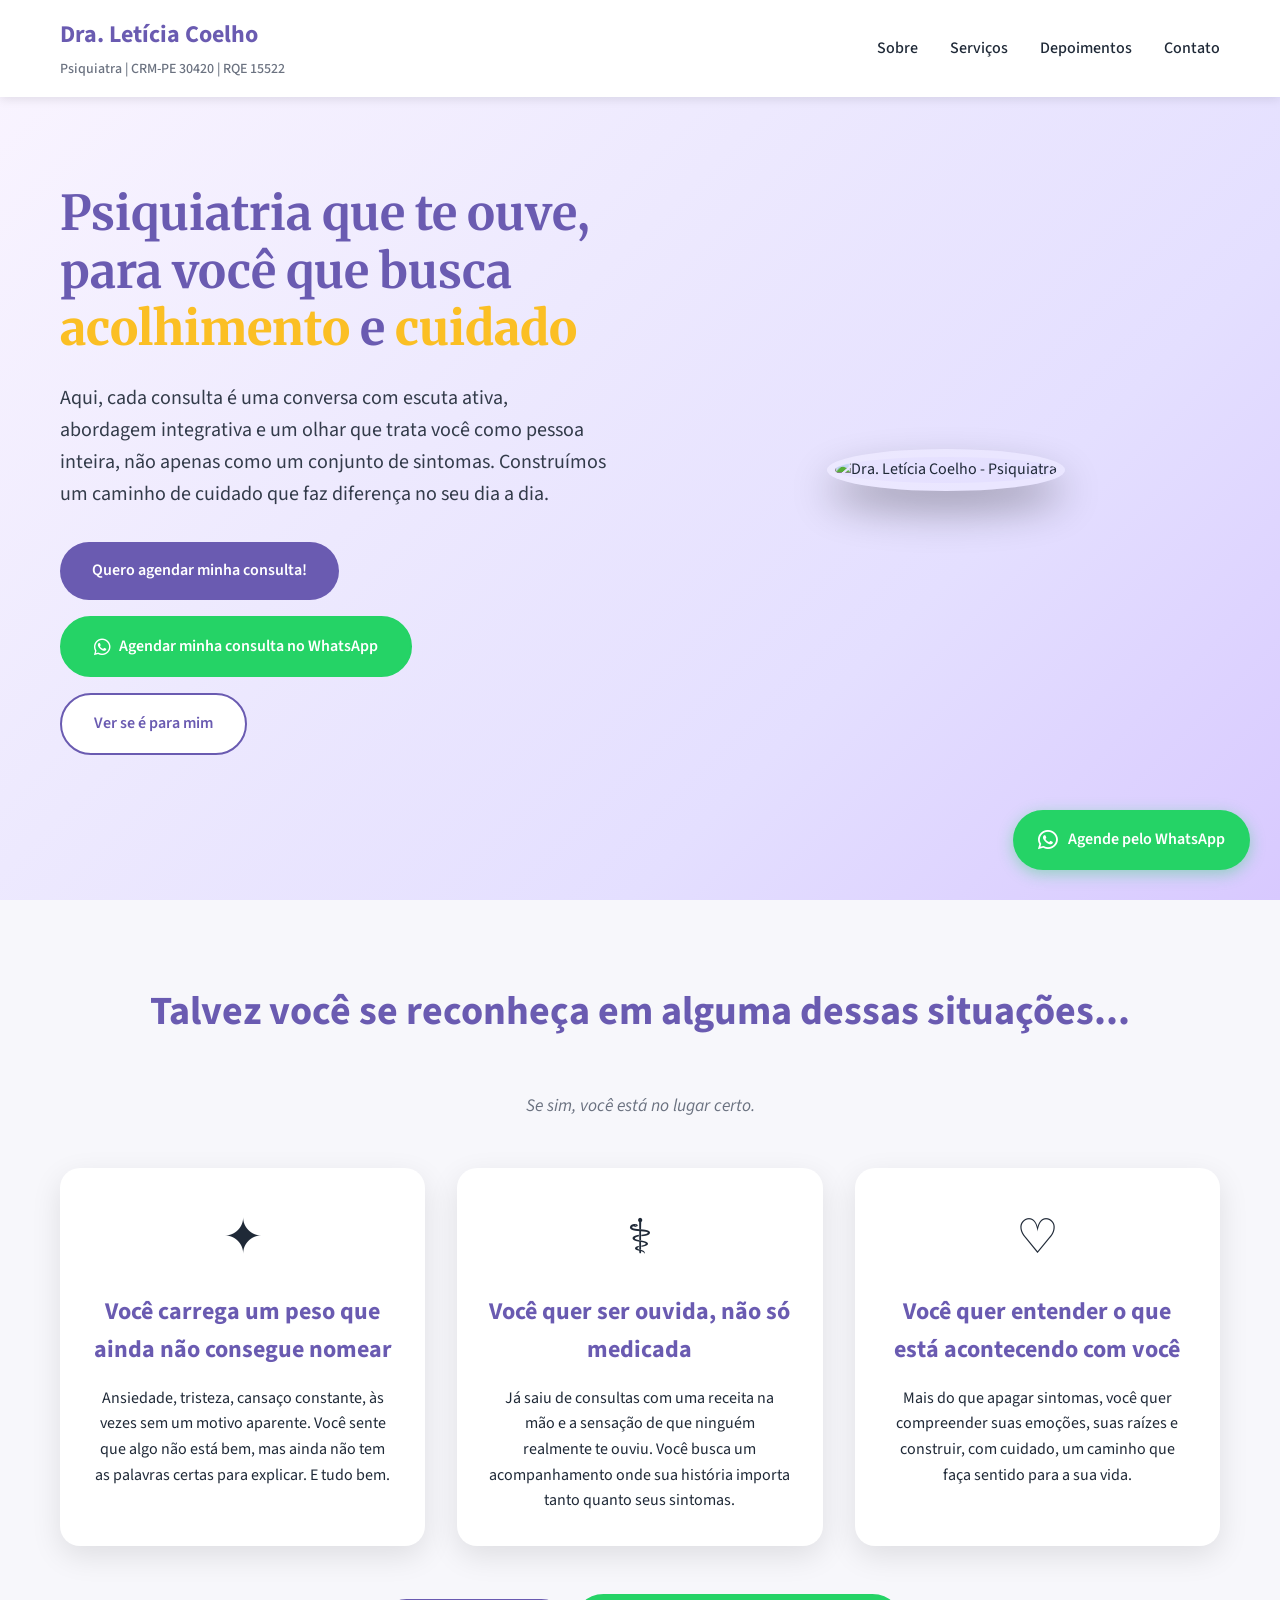
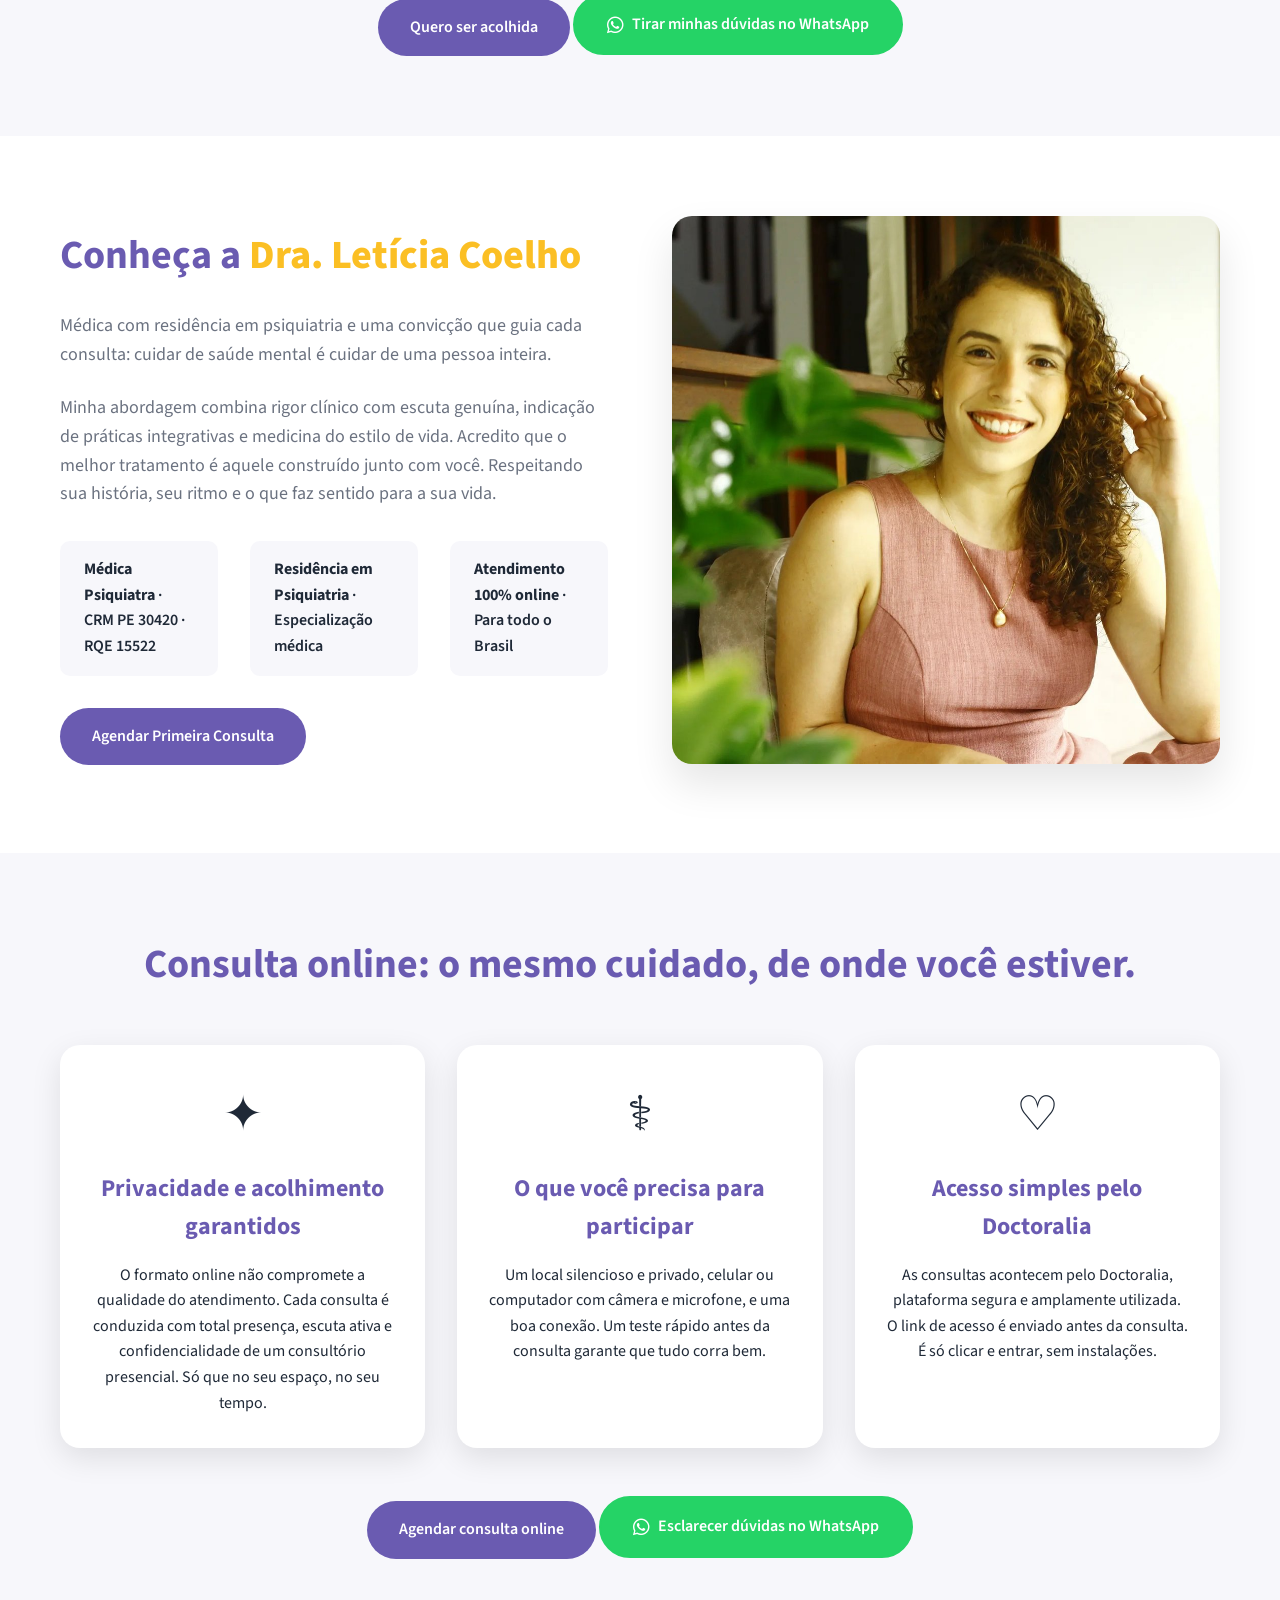
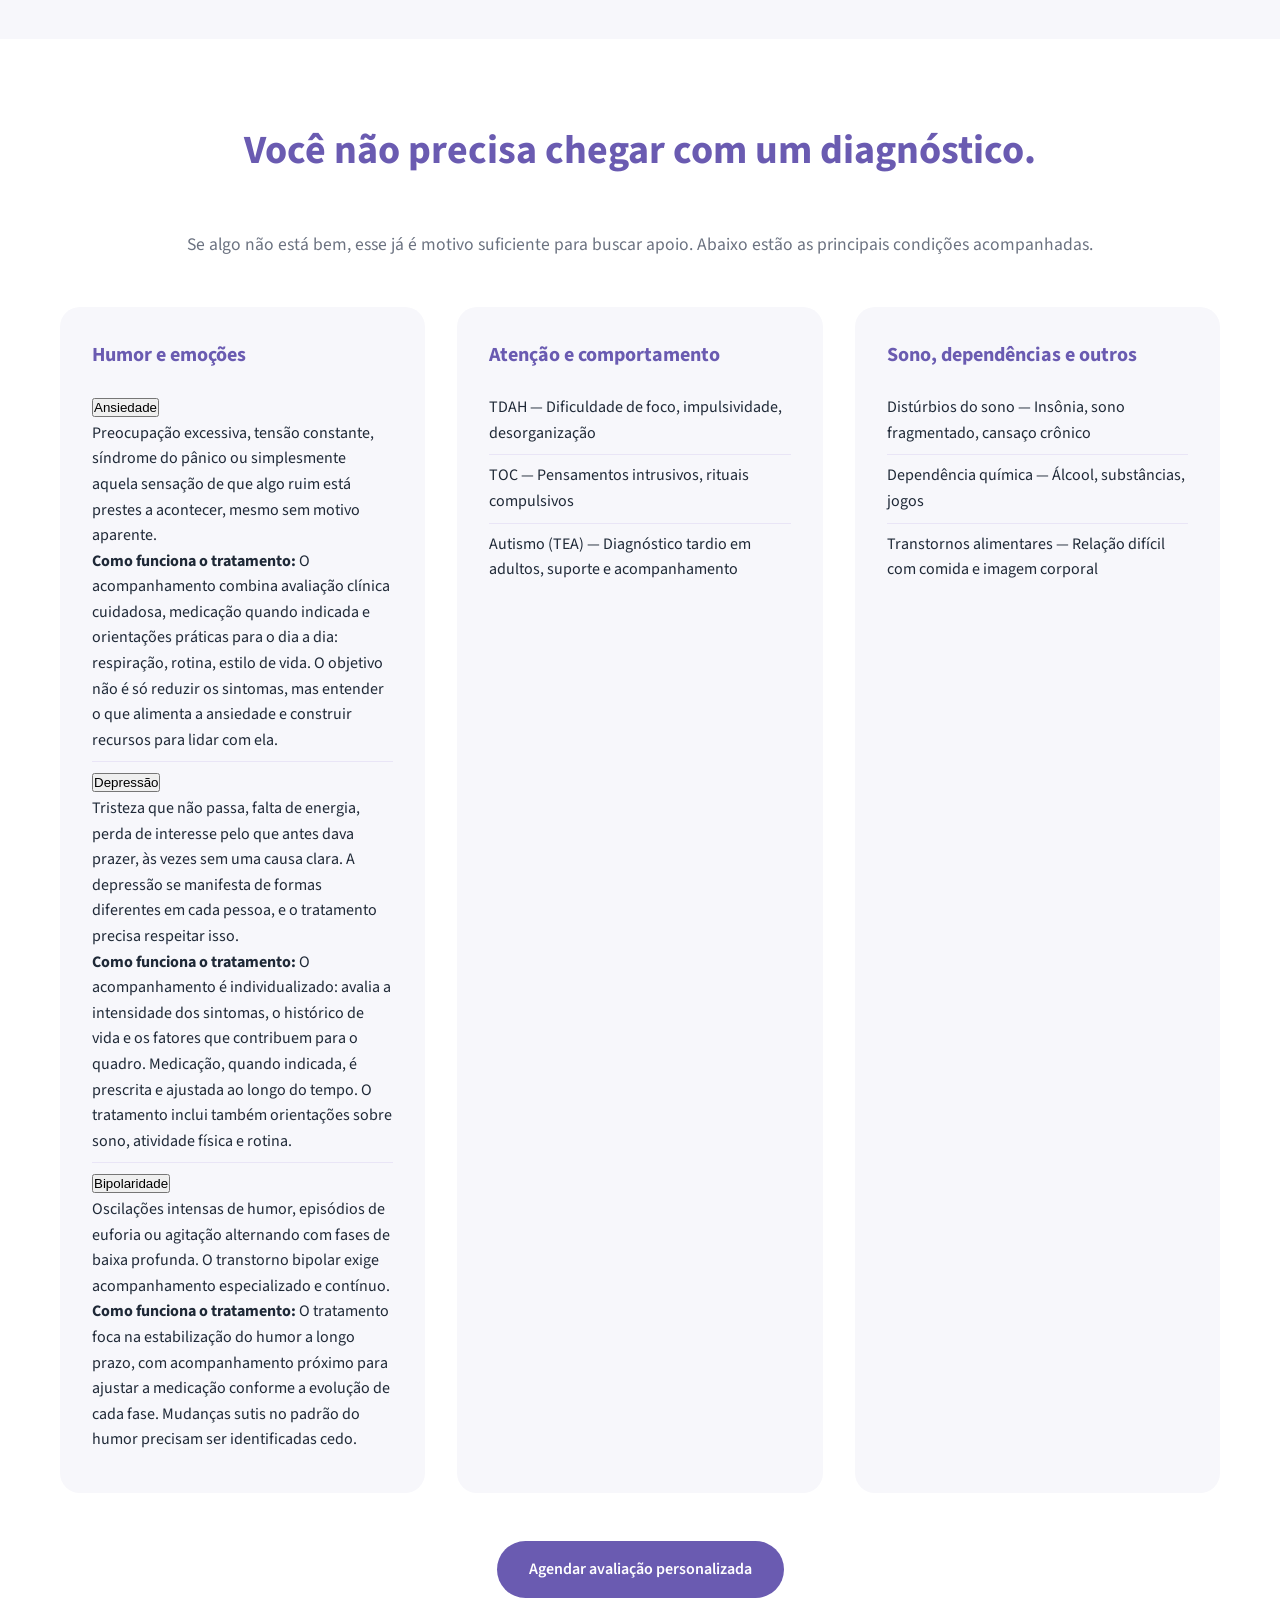
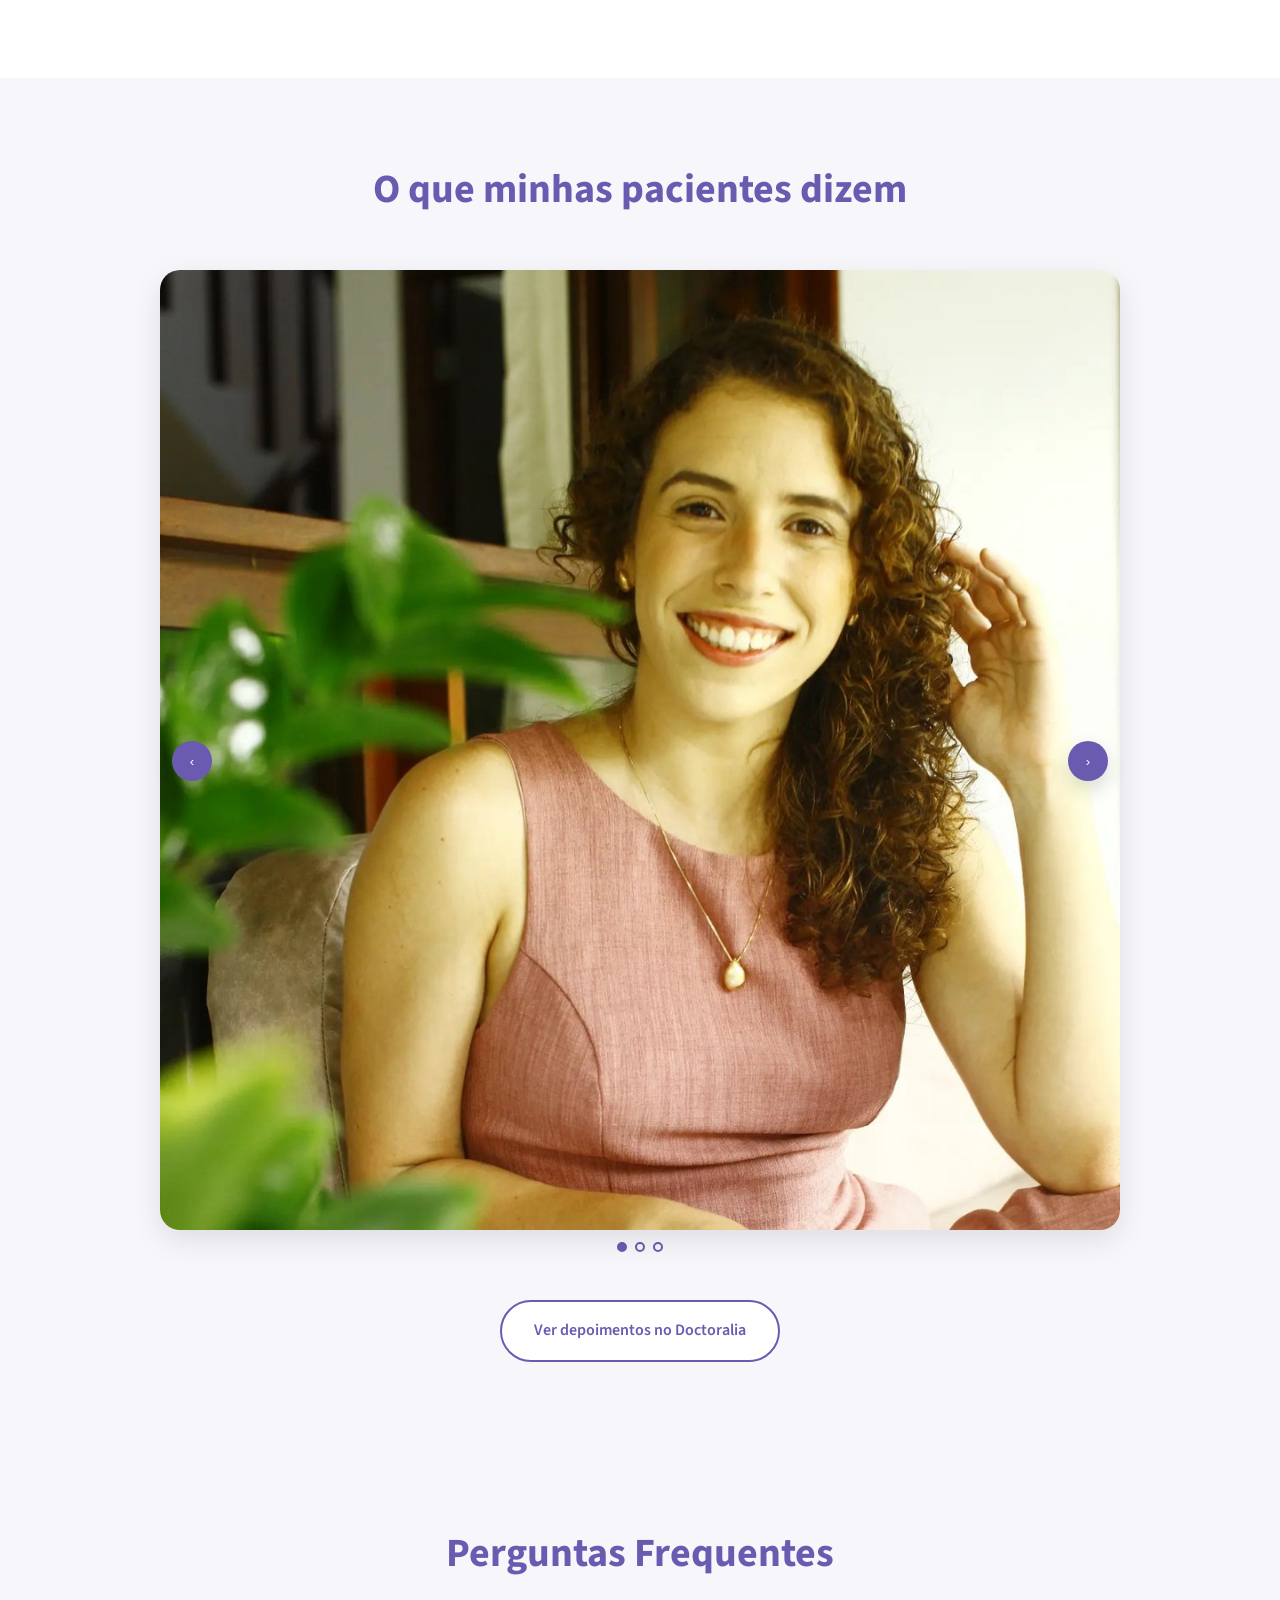
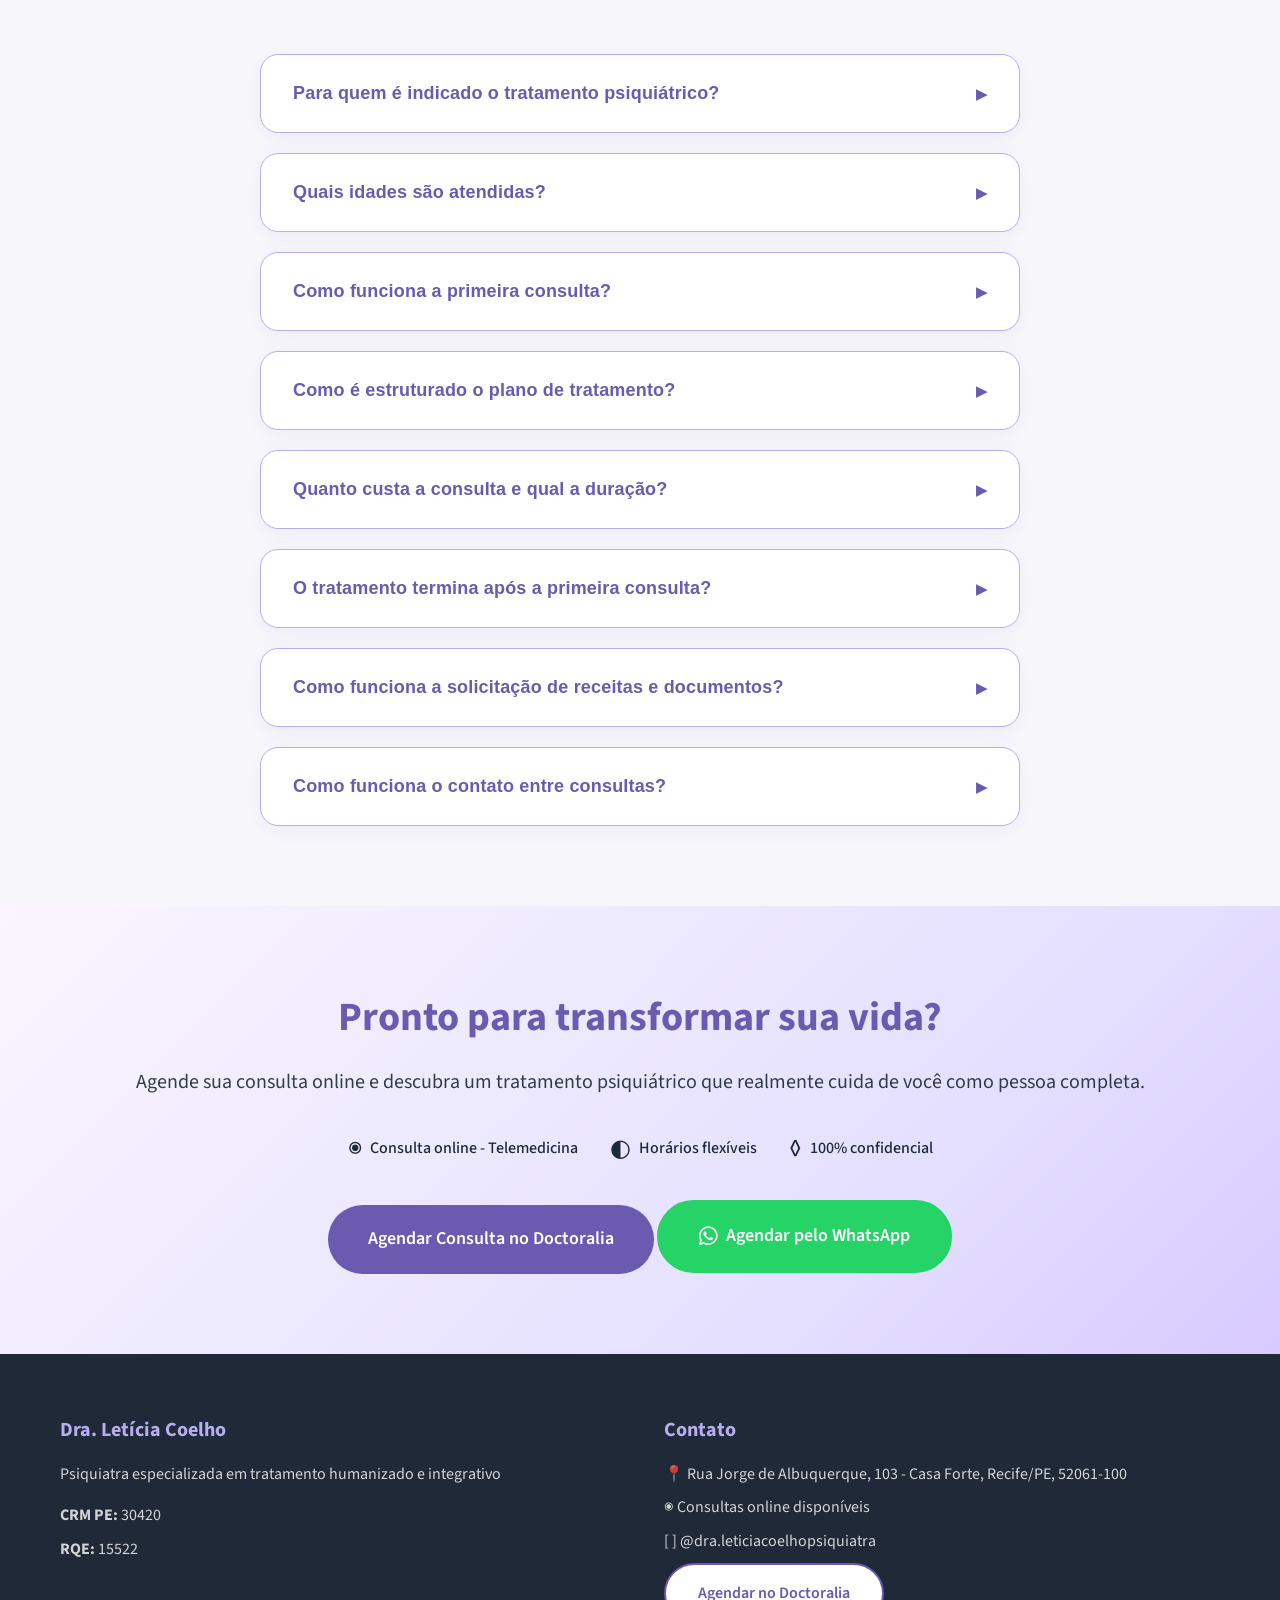
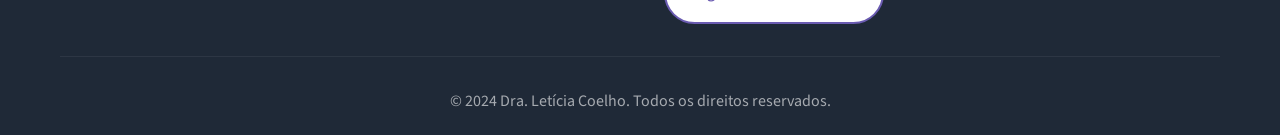
==== commit 90c6096b: "Revise conditions section with new categories and details Updated the conditions section with new ca" ====
--- a/index.html
+++ b/index.html
@@ -69,7 +69,7 @@
     <section id="paraquem" class="pain-points">
         <div class="container">
             <h2>Talvez você se reconheça em alguma dessas situações...</h2>
-            <p class="section-subtitle"><em>Se sim, você está no lugar certo.</em></p>
+<p style="text-align: center; font-size: 1.1em; color: #6b7280; margin-bottom: 3rem;"><em>Se sim, você está no lugar certo.</em></p>
             <div class="pain-grid">
                 <div class="pain-card">
                     <div class="pain-icon">✦</div>
@@ -152,39 +152,65 @@
     <!-- Conditions Section -->
     <section class="conditions">
         <div class="container">
-            <h2>Áreas de atuação</h2>
+          <h2>Você não precisa chegar com um diagnóstico.</h2>
+<p style="text-align: center; font-size: 1.1em; color: #6b7280; margin-bottom: 3rem;">Se algo não está bem, esse já é motivo suficiente para buscar apoio. Abaixo estão as principais condições acompanhadas.</p>
             <div class="conditions-grid">
-                <div class="condition-category">
-                                      <ul>
-                        <li>Transtornos ansiosos</li>
-                        <li>Depressão</li>
-                        <li>Transtorno do espectro Bipolar</li>
-                        <li>Síndrome do pânico</li>
-                                                <li>TOC</li>
-                    </ul>
-                </div>
-                <div class="condition-category">
-            
-                    <ul>
-                        <li>TDAH</li>
-                        <li>Transtorno do Espectro Autista</li>
-                        <li>Outros transtornos de aprendizagem</li>
-                        <li>Queixas cognitivas</li>
-                        <li>Problemas de organização</li>
-                    </ul>
-                </div>
-                <div class="condition-category">
-            
-                    <ul>
-                        <li>Transtornos Psicótios</li>
-                        <li>Distúrbios do sono</li>
-                        <li>Dependência Química </li>
-                        <li>Dependência de Jogos </li>
-                        <li>Transtornos Alimentares </li>
-                      
-                    </ul>
-                </div>
-            </div>
+
+    <!-- Humor e emoções -->
+    <div class="condition-category">
+        <h3>Humor e emoções</h3>
+        <ul>
+            <li>
+                <div class="condition-item">
+                    <button class="condition-toggle">Ansiedade</button>
+                    <div class="condition-detail">
+                        <p>Preocupação excessiva, tensão constante, síndrome do pânico ou simplesmente aquela sensação de que algo ruim está prestes a acontecer, mesmo sem motivo aparente.</p>
+                        <p><strong>Como funciona o tratamento:</strong> O acompanhamento combina avaliação clínica cuidadosa, medicação quando indicada e orientações práticas para o dia a dia: respiração, rotina, estilo de vida. O objetivo não é só reduzir os sintomas, mas entender o que alimenta a ansiedade e construir recursos para lidar com ela.</p>
+                    </div>
+                </div>
+            </li>
+            <li>
+                <div class="condition-item">
+                    <button class="condition-toggle">Depressão</button>
+                    <div class="condition-detail">
+                        <p>Tristeza que não passa, falta de energia, perda de interesse pelo que antes dava prazer, às vezes sem uma causa clara. A depressão se manifesta de formas diferentes em cada pessoa, e o tratamento precisa respeitar isso.</p>
+                        <p><strong>Como funciona o tratamento:</strong> O acompanhamento é individualizado: avalia a intensidade dos sintomas, o histórico de vida e os fatores que contribuem para o quadro. Medicação, quando indicada, é prescrita e ajustada ao longo do tempo. O tratamento inclui também orientações sobre sono, atividade física e rotina.</p>
+                    </div>
+                </div>
+            </li>
+            <li>
+                <div class="condition-item">
+                    <button class="condition-toggle">Bipolaridade</button>
+                    <div class="condition-detail">
+                        <p>Oscilações intensas de humor, episódios de euforia ou agitação alternando com fases de baixa profunda. O transtorno bipolar exige acompanhamento especializado e contínuo.</p>
+                        <p><strong>Como funciona o tratamento:</strong> O tratamento foca na estabilização do humor a longo prazo, com acompanhamento próximo para ajustar a medicação conforme a evolução de cada fase. Mudanças sutis no padrão do humor precisam ser identificadas cedo.</p>
+                    </div>
+                </div>
+            </li>
+        </ul>
+    </div>
+
+    <!-- Atenção e comportamento -->
+    <div class="condition-category">
+        <h3>Atenção e comportamento</h3>
+        <ul>
+            <li>TDAH — Dificuldade de foco, impulsividade, desorganização</li>
+            <li>TOC — Pensamentos intrusivos, rituais compulsivos</li>
+            <li>Autismo (TEA) — Diagnóstico tardio em adultos, suporte e acompanhamento</li>
+        </ul>
+    </div>
+
+    <!-- Sono, dependências e outros -->
+    <div class="condition-category">
+        <h3>Sono, dependências e outros</h3>
+        <ul>
+            <li>Distúrbios do sono — Insônia, sono fragmentado, cansaço crônico</li>
+            <li>Dependência química — Álcool, substâncias, jogos</li>
+            <li>Transtornos alimentares — Relação difícil com comida e imagem corporal</li>
+        </ul>
+    </div>
+
+</div>
             <div class="cta-center">
                 <a href="https://www.doctoralia.com.br/leticia-coelho-3/psiquiatra/recife" class="btn btn-primary">Agendar avaliação personalizada</a>
             </div>
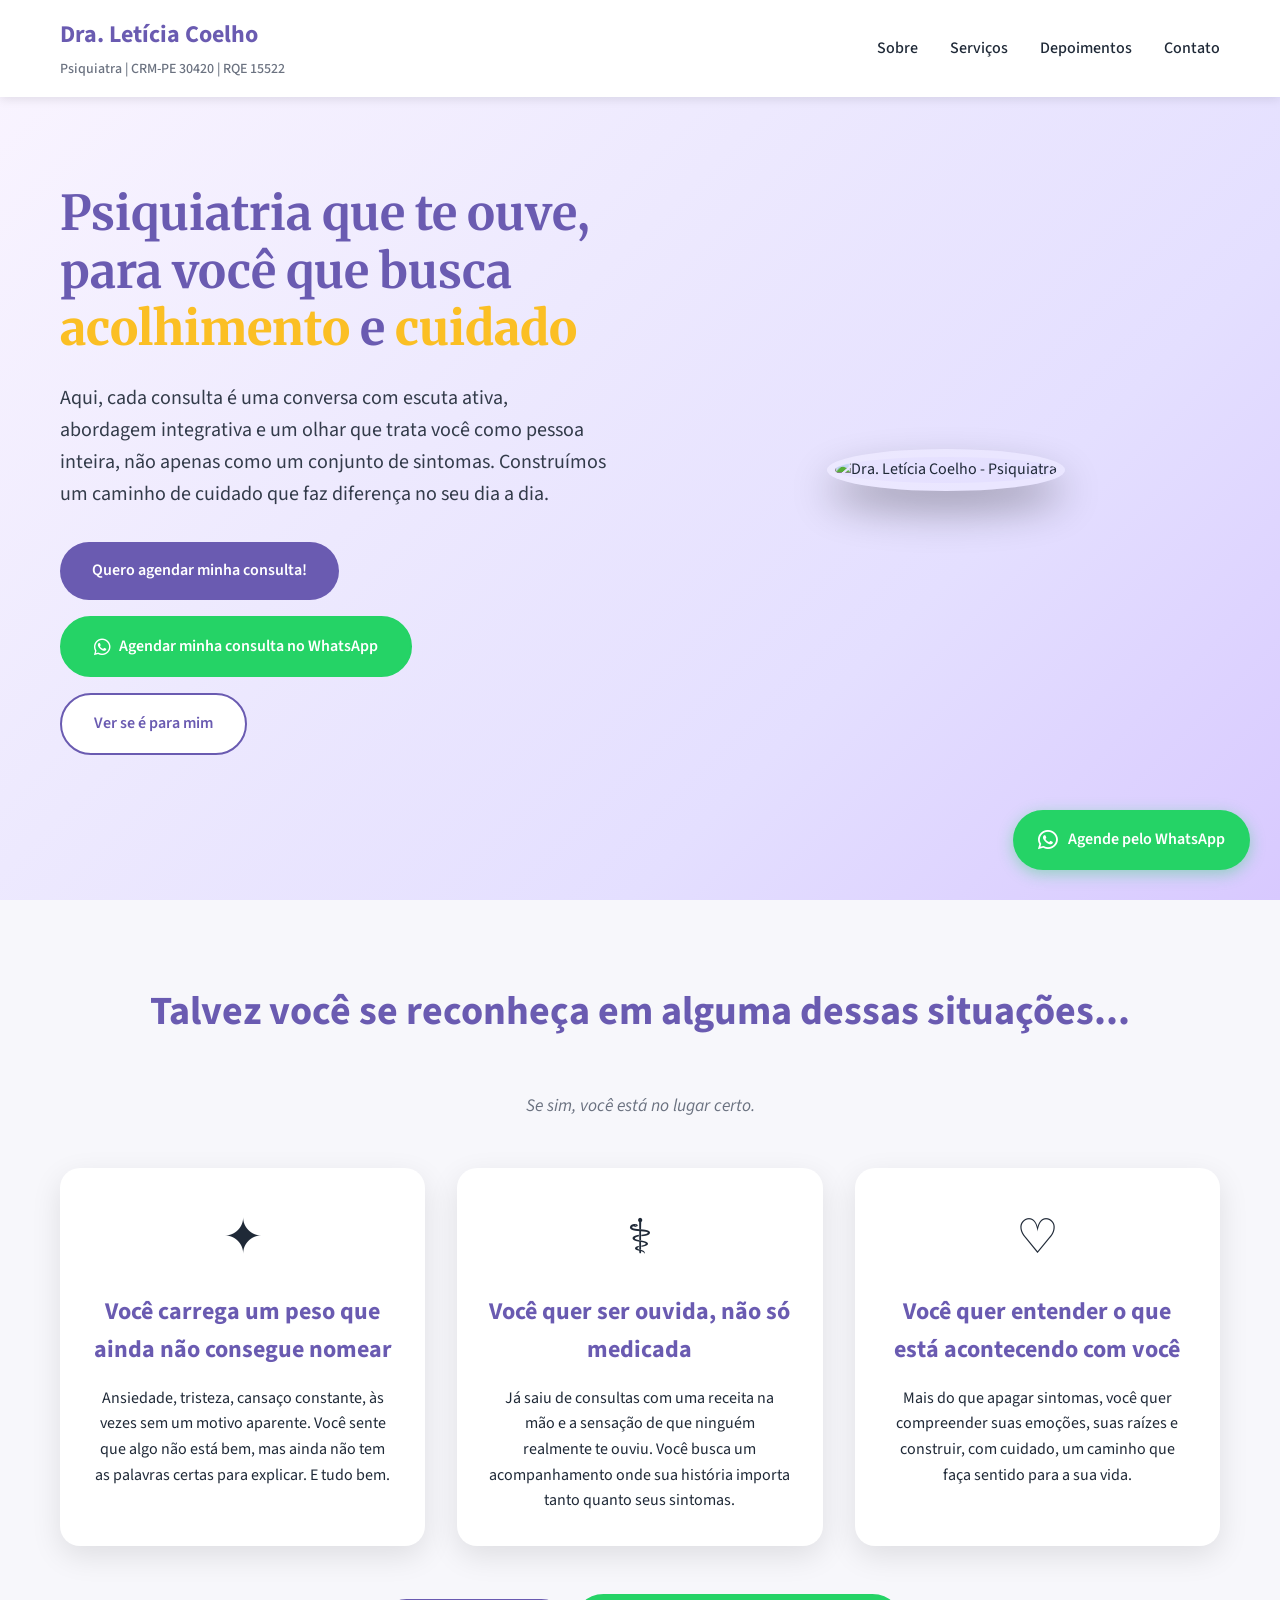
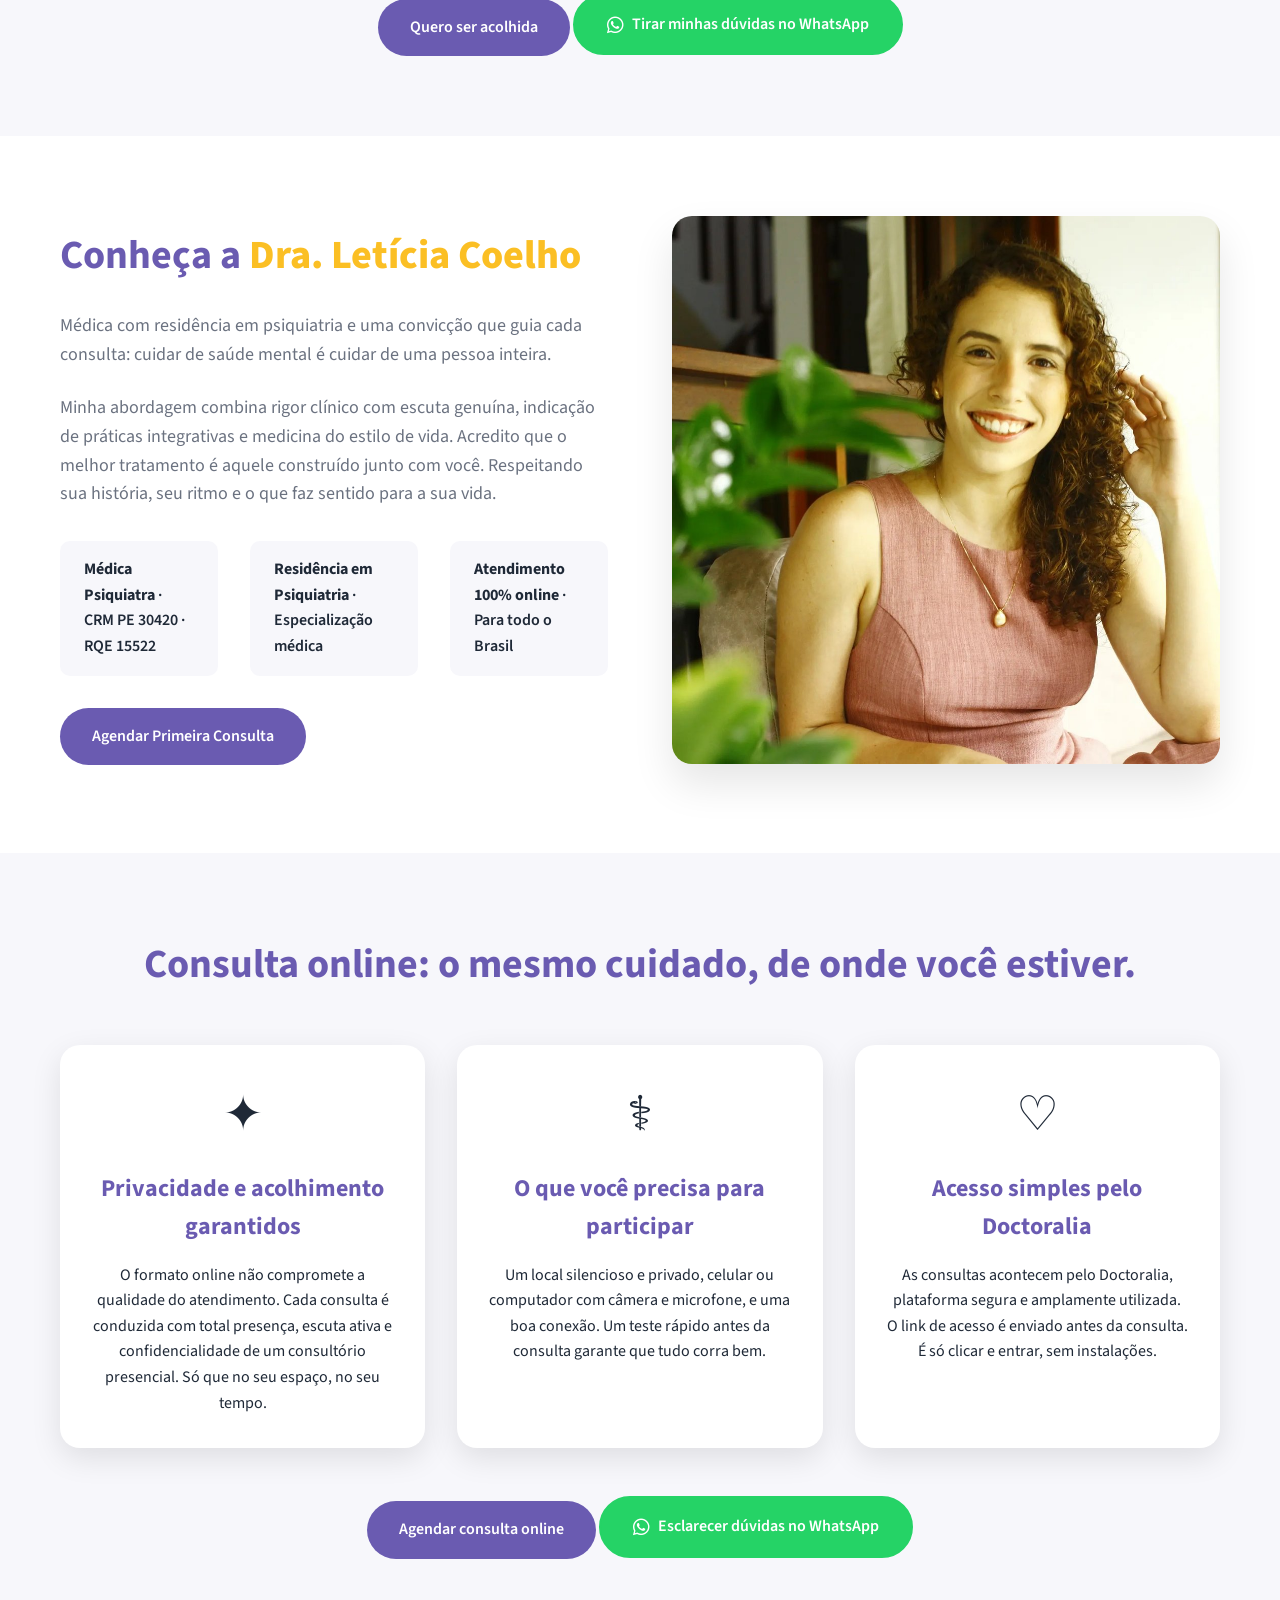
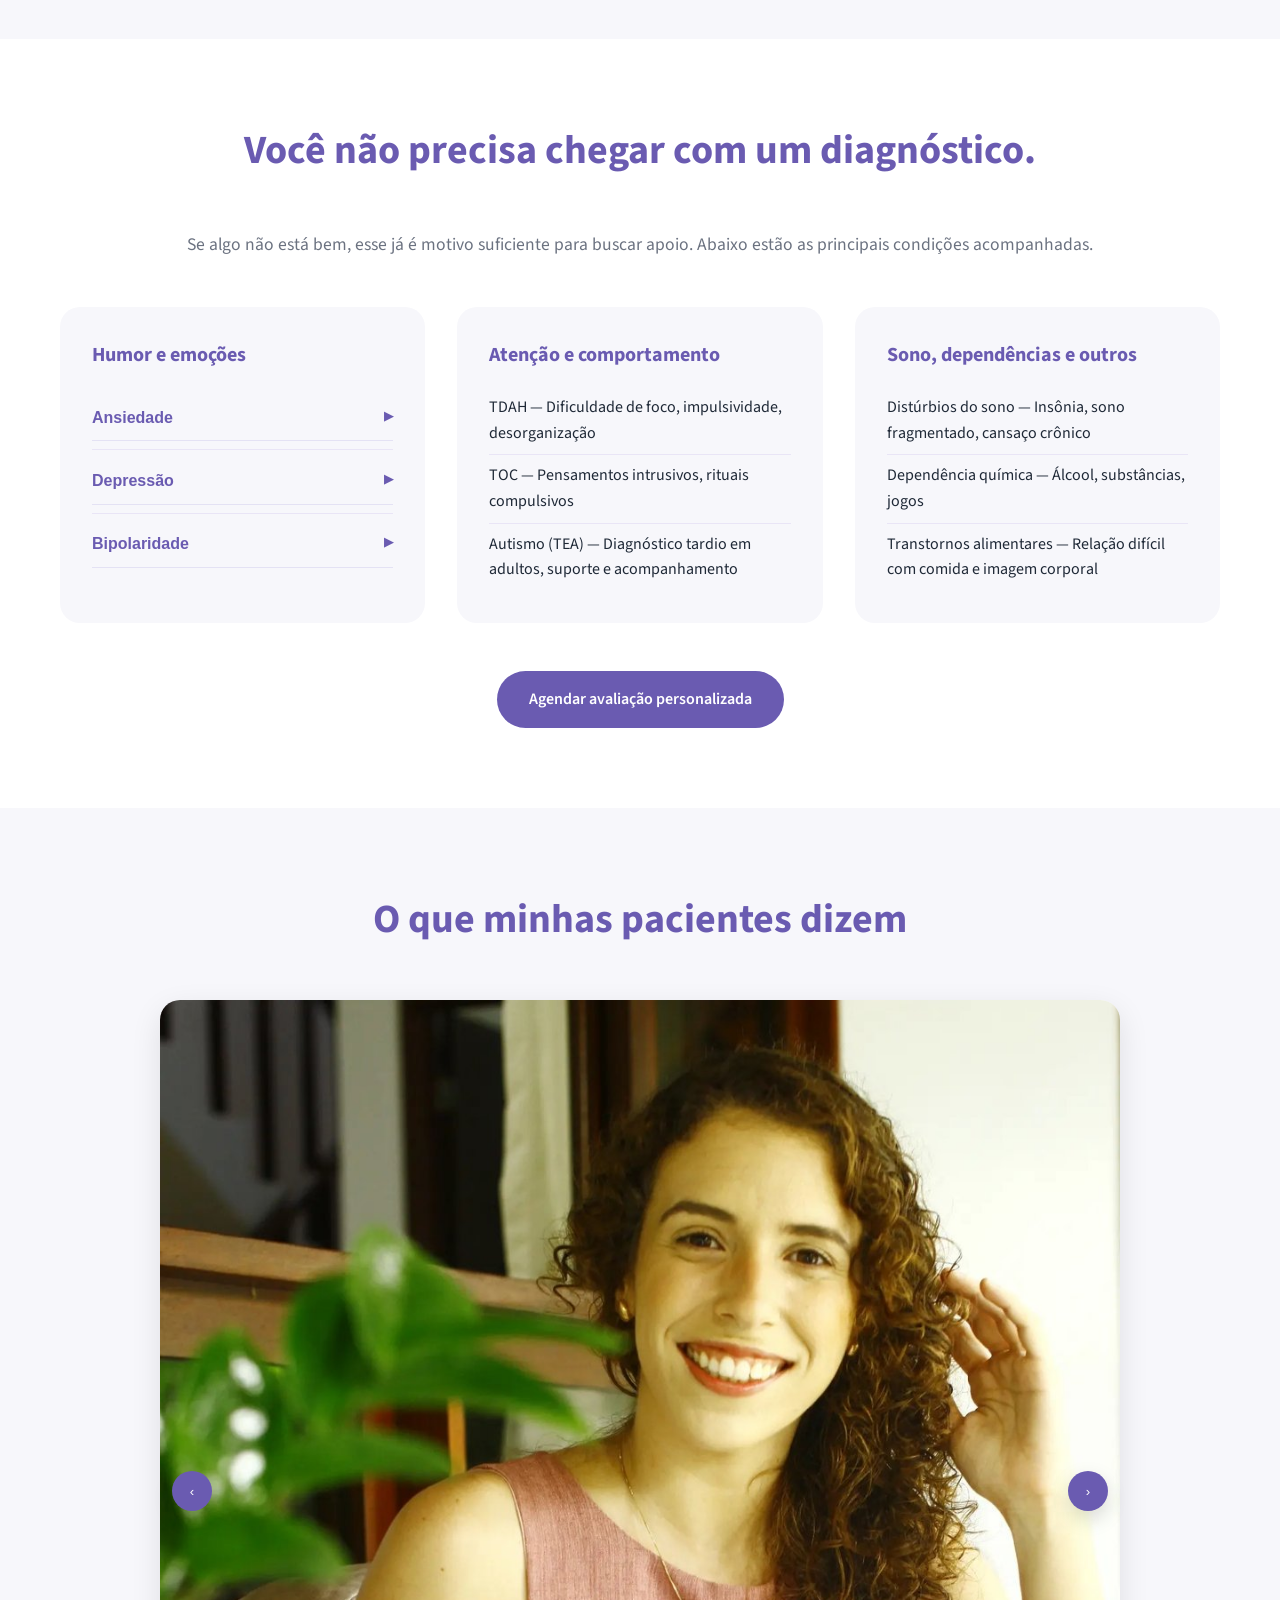
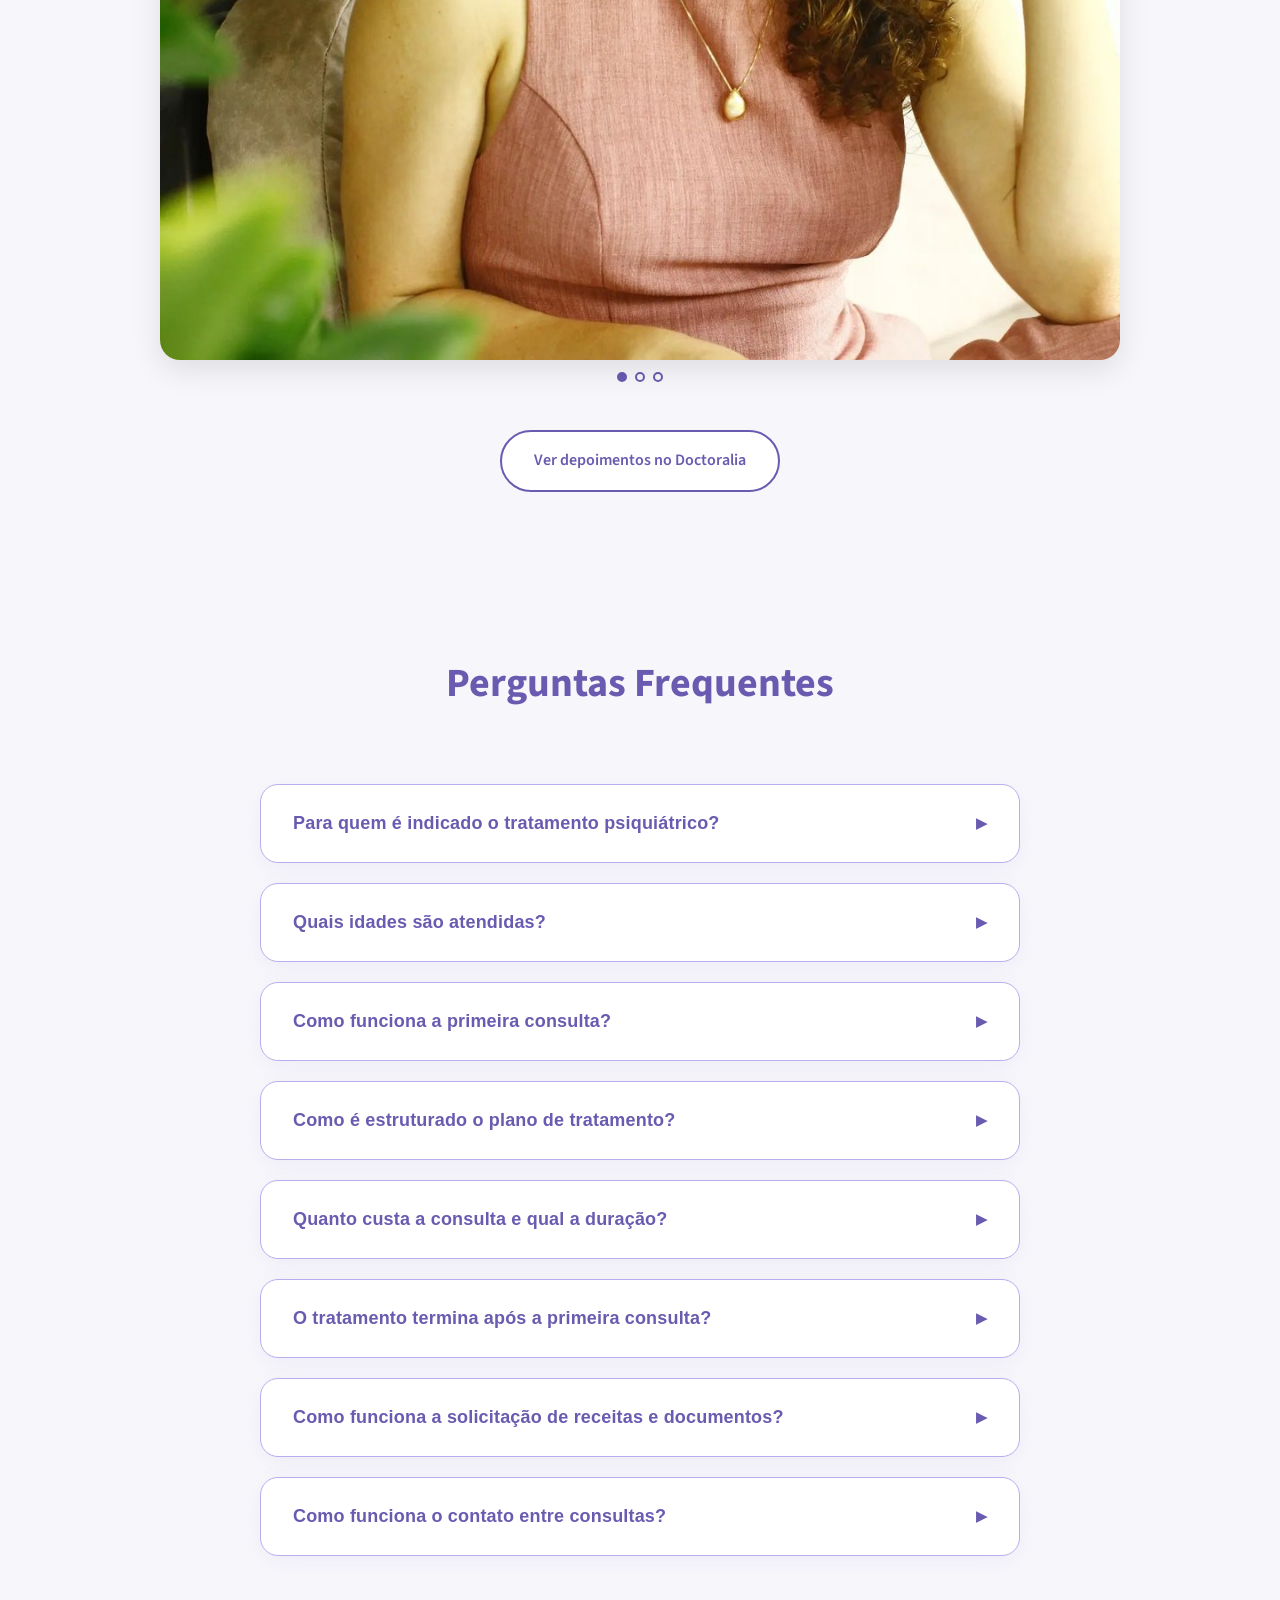
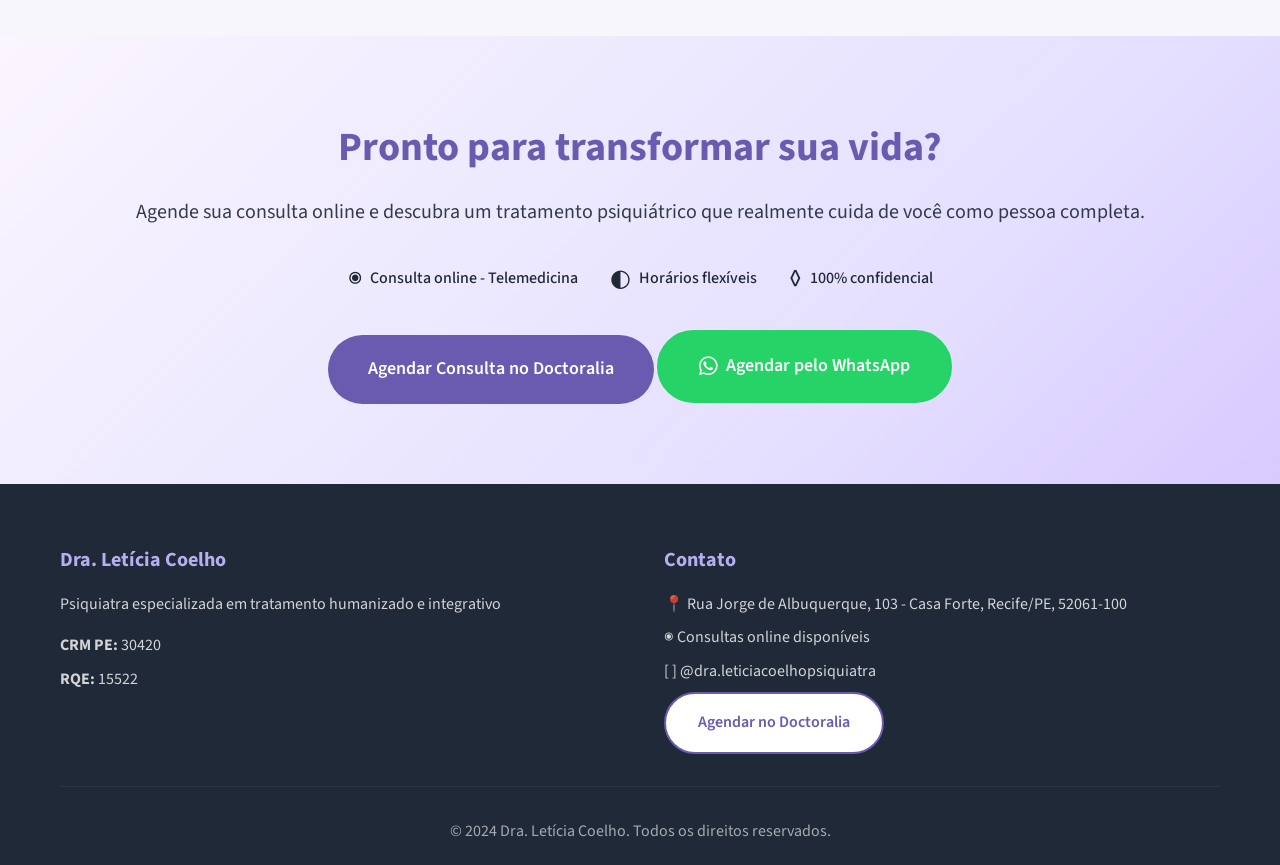
==== commit 23a50b23: "Implement condition toggle feature in index.html Add script to handle condition toggle functionality" ====
--- a/index.html
+++ b/index.html
@@ -215,6 +215,16 @@
                 <a href="https://www.doctoralia.com.br/leticia-coelho-3/psiquiatra/recife" class="btn btn-primary">Agendar avaliação personalizada</a>
             </div>
         </div>
+        <script>
+document.querySelectorAll('.condition-toggle').forEach(btn => {
+    btn.addEventListener('click', function() {
+        const item = this.parentElement;
+        const isActive = item.classList.contains('active');
+        document.querySelectorAll('.condition-item').forEach(i => i.classList.remove('active'));
+        if (!isActive) item.classList.add('active');
+    });
+});
+</script>
     </section>
 
     <!-- Testimonials Section (Doctoralia) -->
--- a/styles.css
+++ b/styles.css
@@ -859,3 +859,11 @@
     .testimonial-carousel { max-width: 100%; }
     .carousel-control { width: 36px; height: 36px; }
 }
+
+.condition-item { border-bottom: 1px solid rgba(124,106,199,0.15); padding: 0.25rem 0; }
+.condition-toggle { background: none; border: none; width: 100%; text-align: left; font-size: 1rem; font-weight: 600; color: var(--primary-dark); padding: 0.6rem 0; cursor: pointer; display: flex; justify-content: space-between; }
+.condition-toggle::after { content: '▶'; font-size: 0.75rem; transition: transform 0.25s; }
+.condition-item.active .condition-toggle::after { transform: rotate(90deg); }
+.condition-detail { max-height: 0; overflow: hidden; transition: max-height 0.3s ease; font-size: 0.95rem; color: #6b7280; }
+.condition-detail p { padding: 0.5rem 0; }
+.condition-item.active .condition-detail { max-height: 400px; }
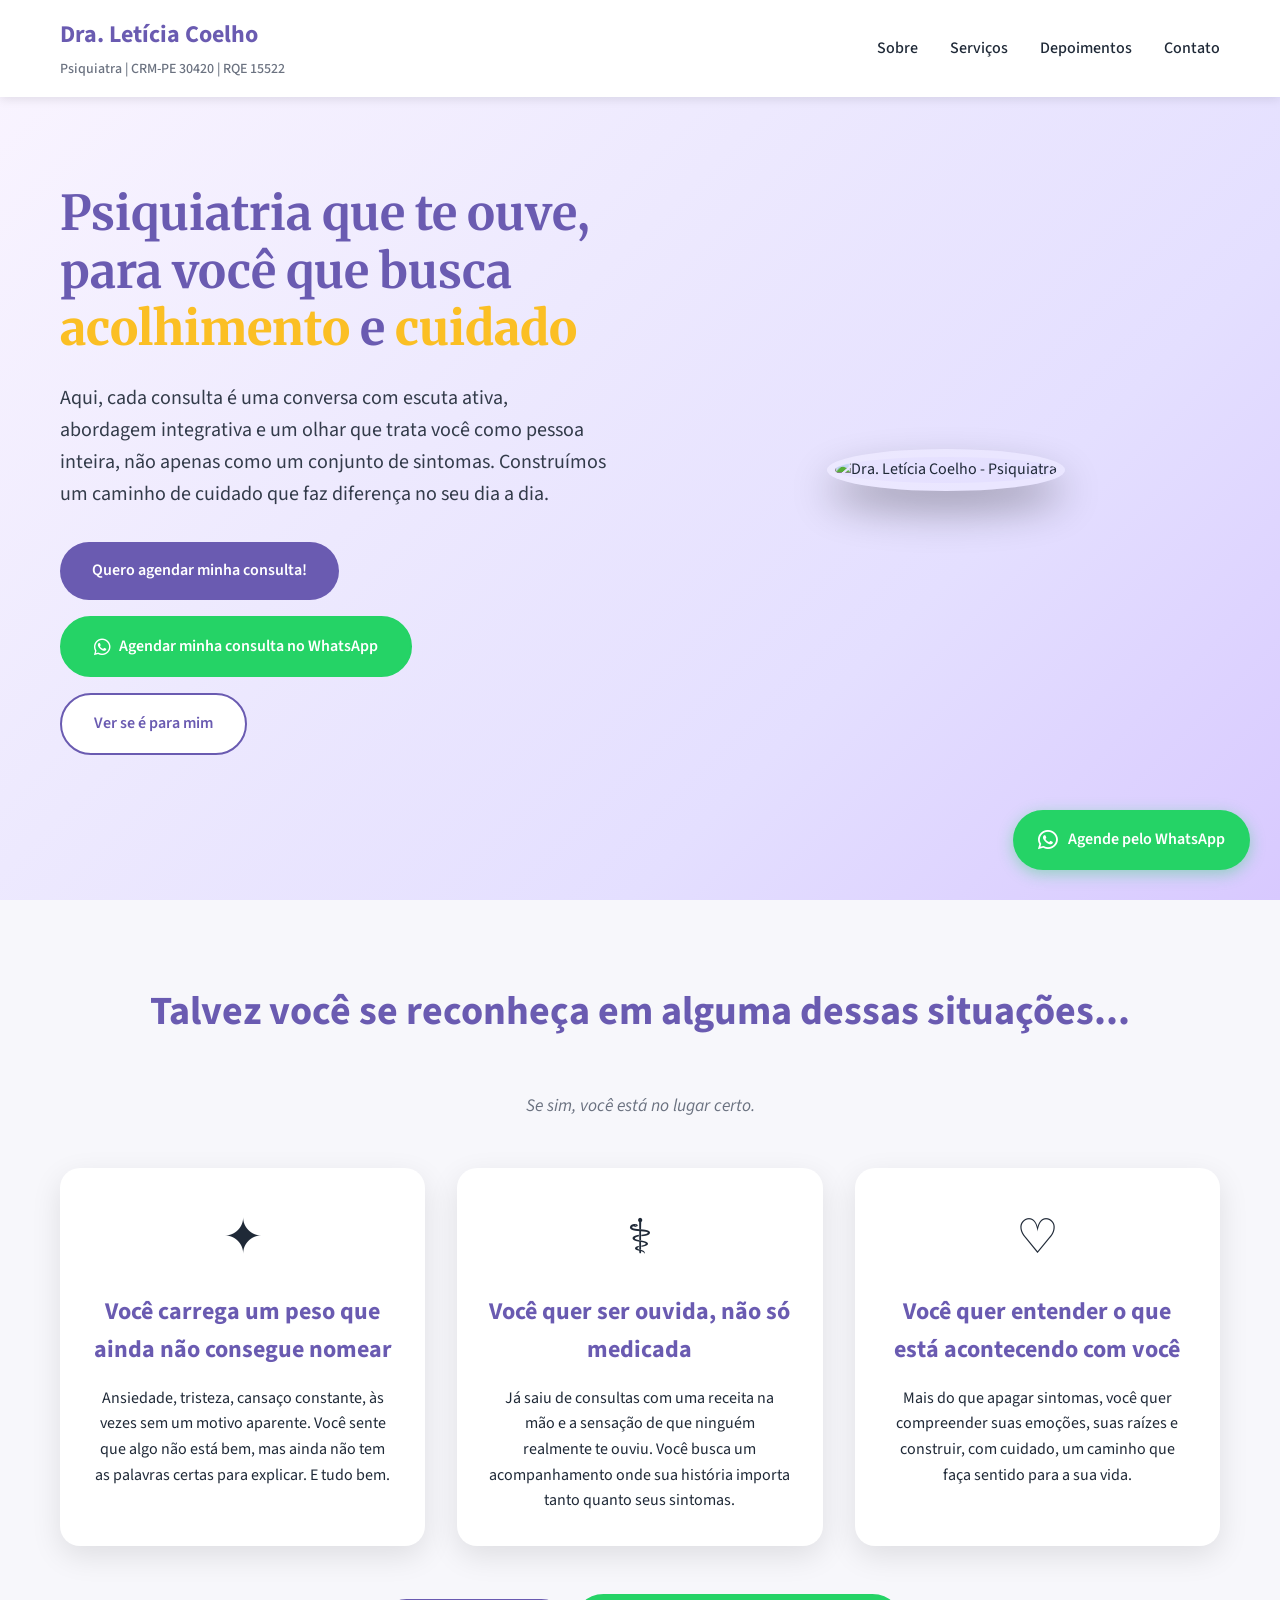
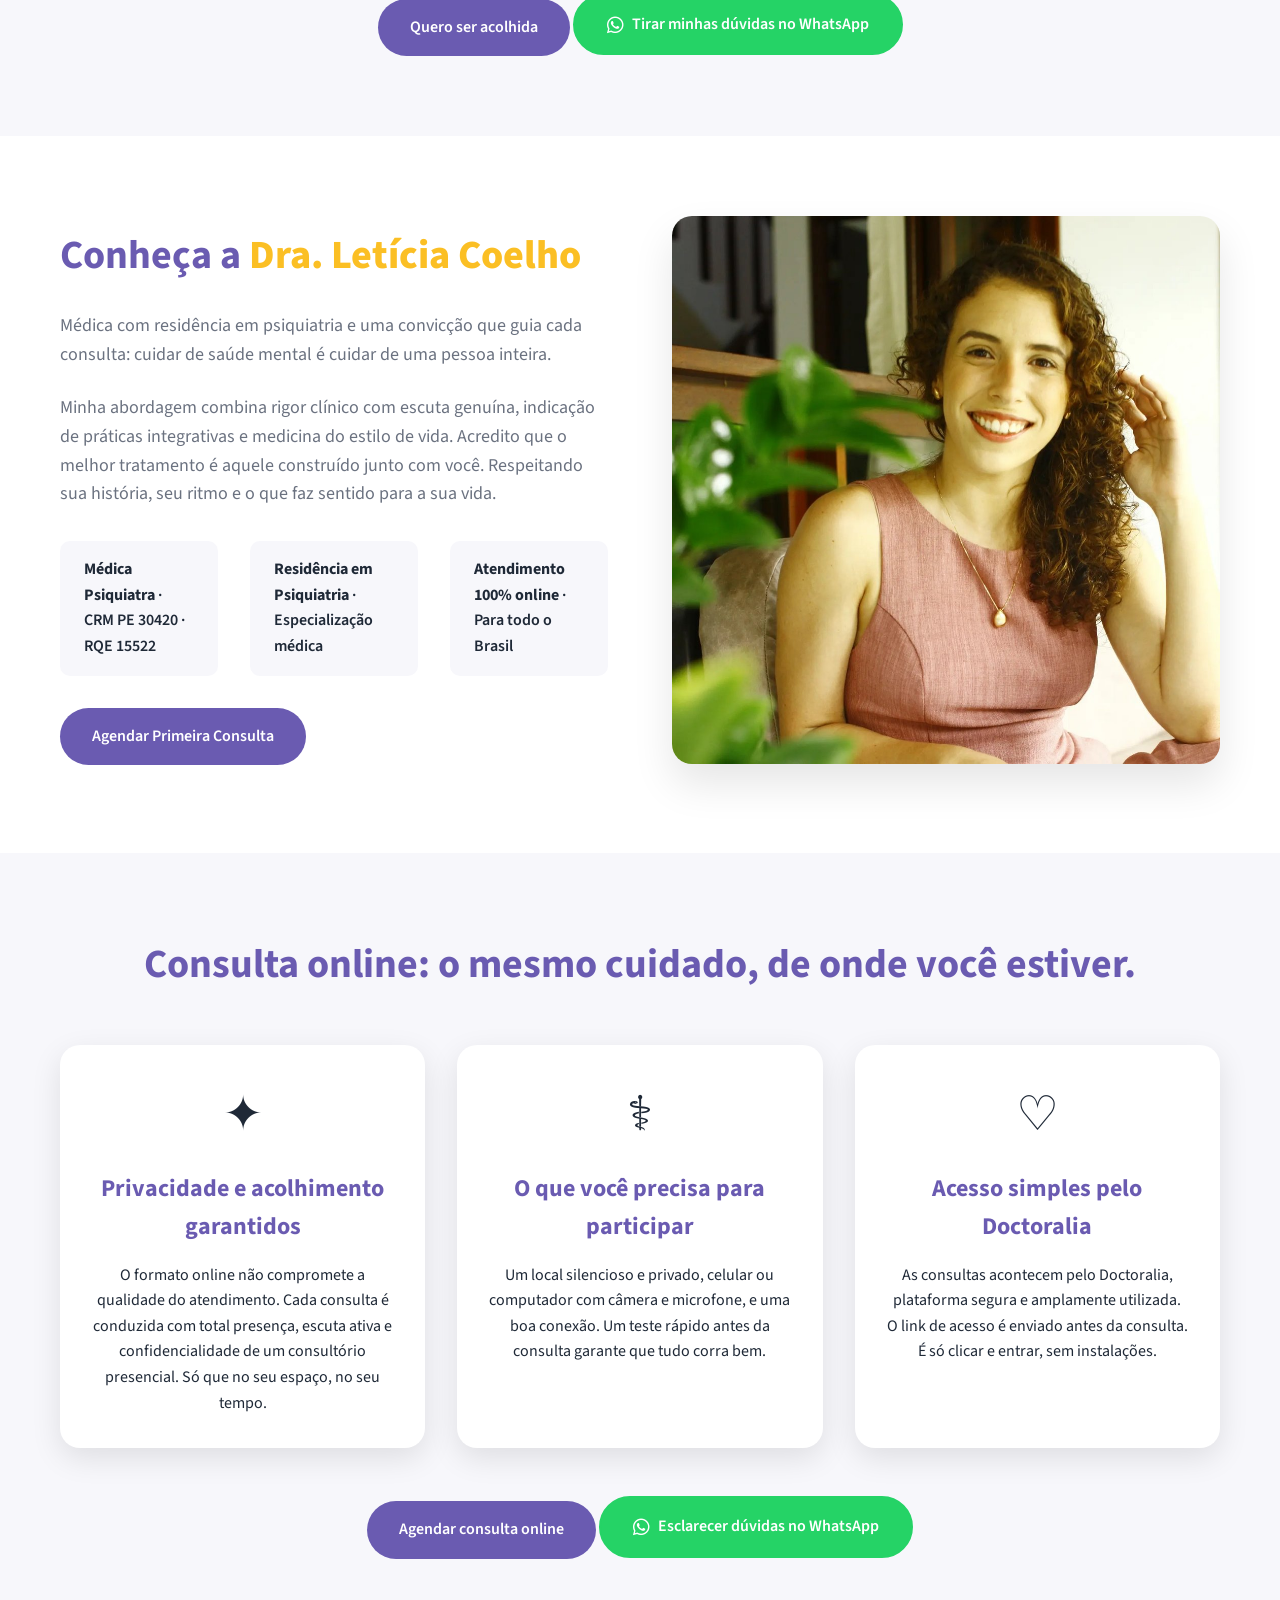
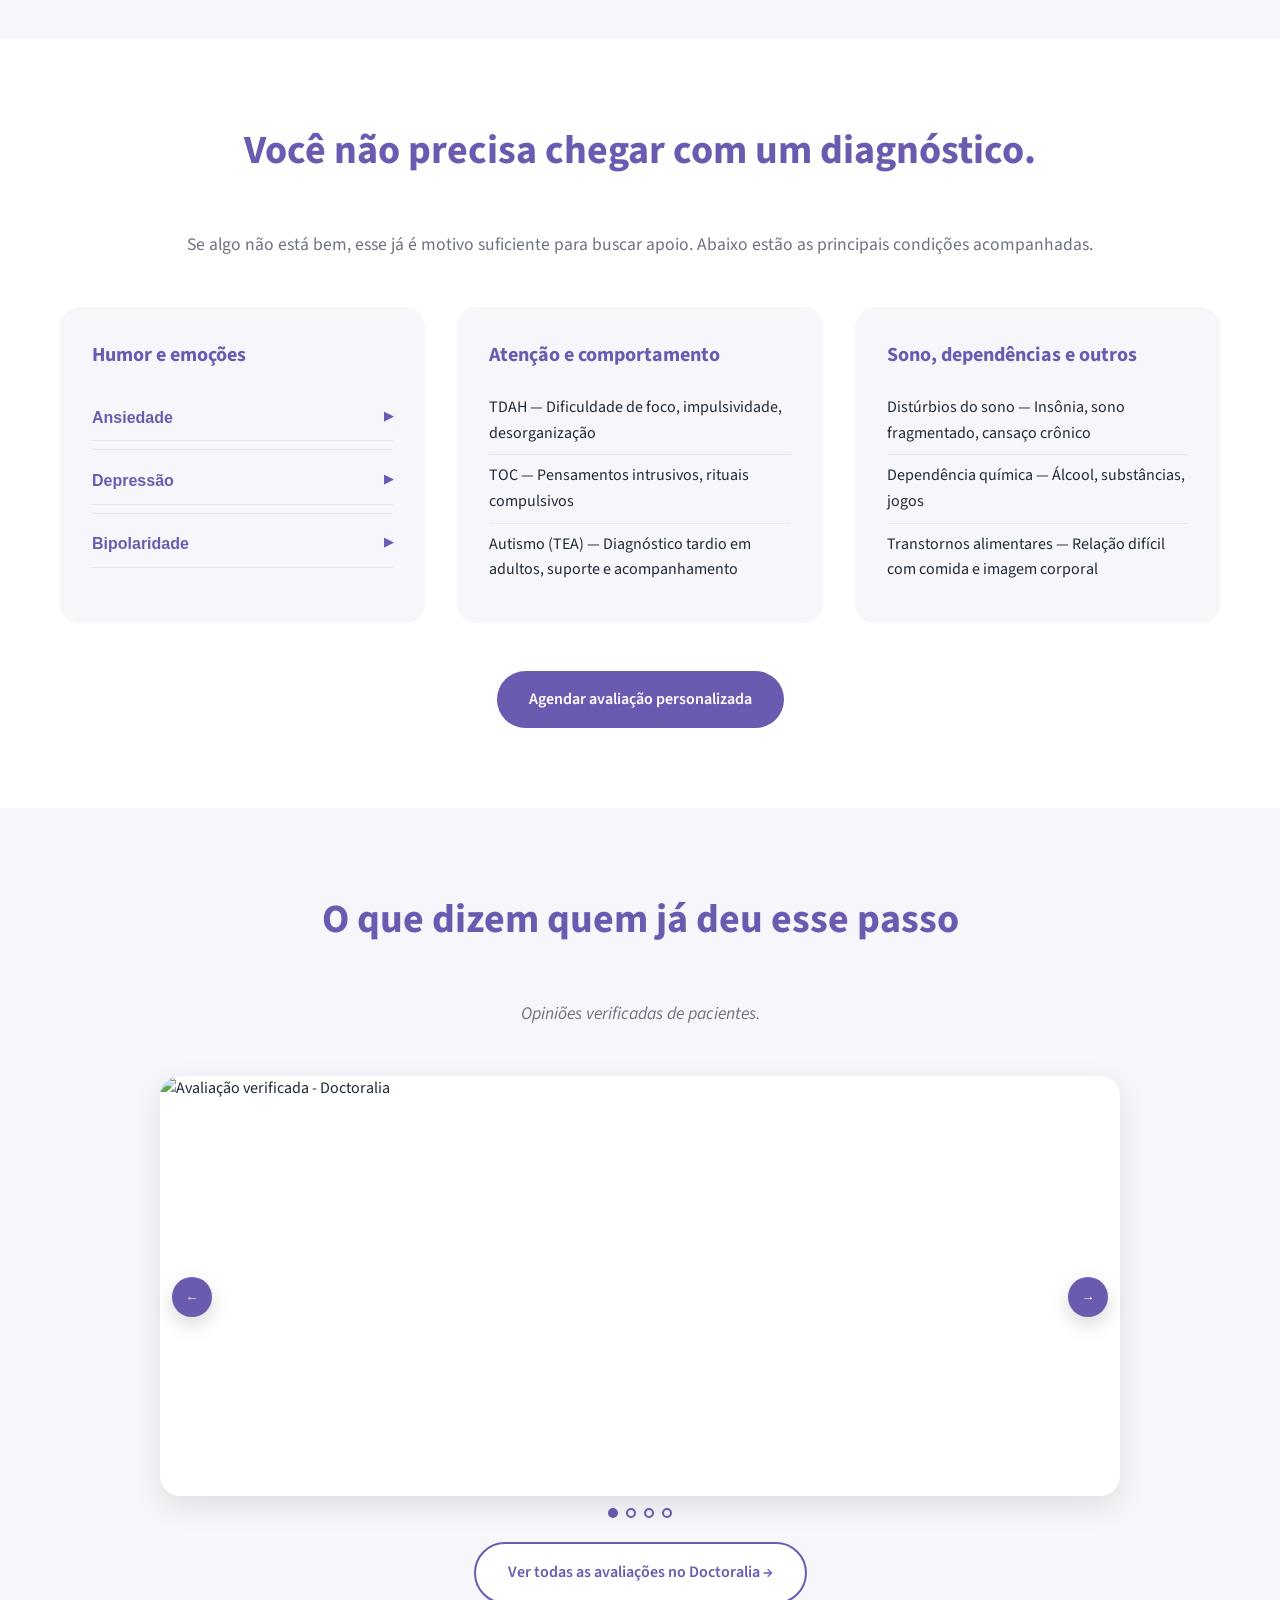
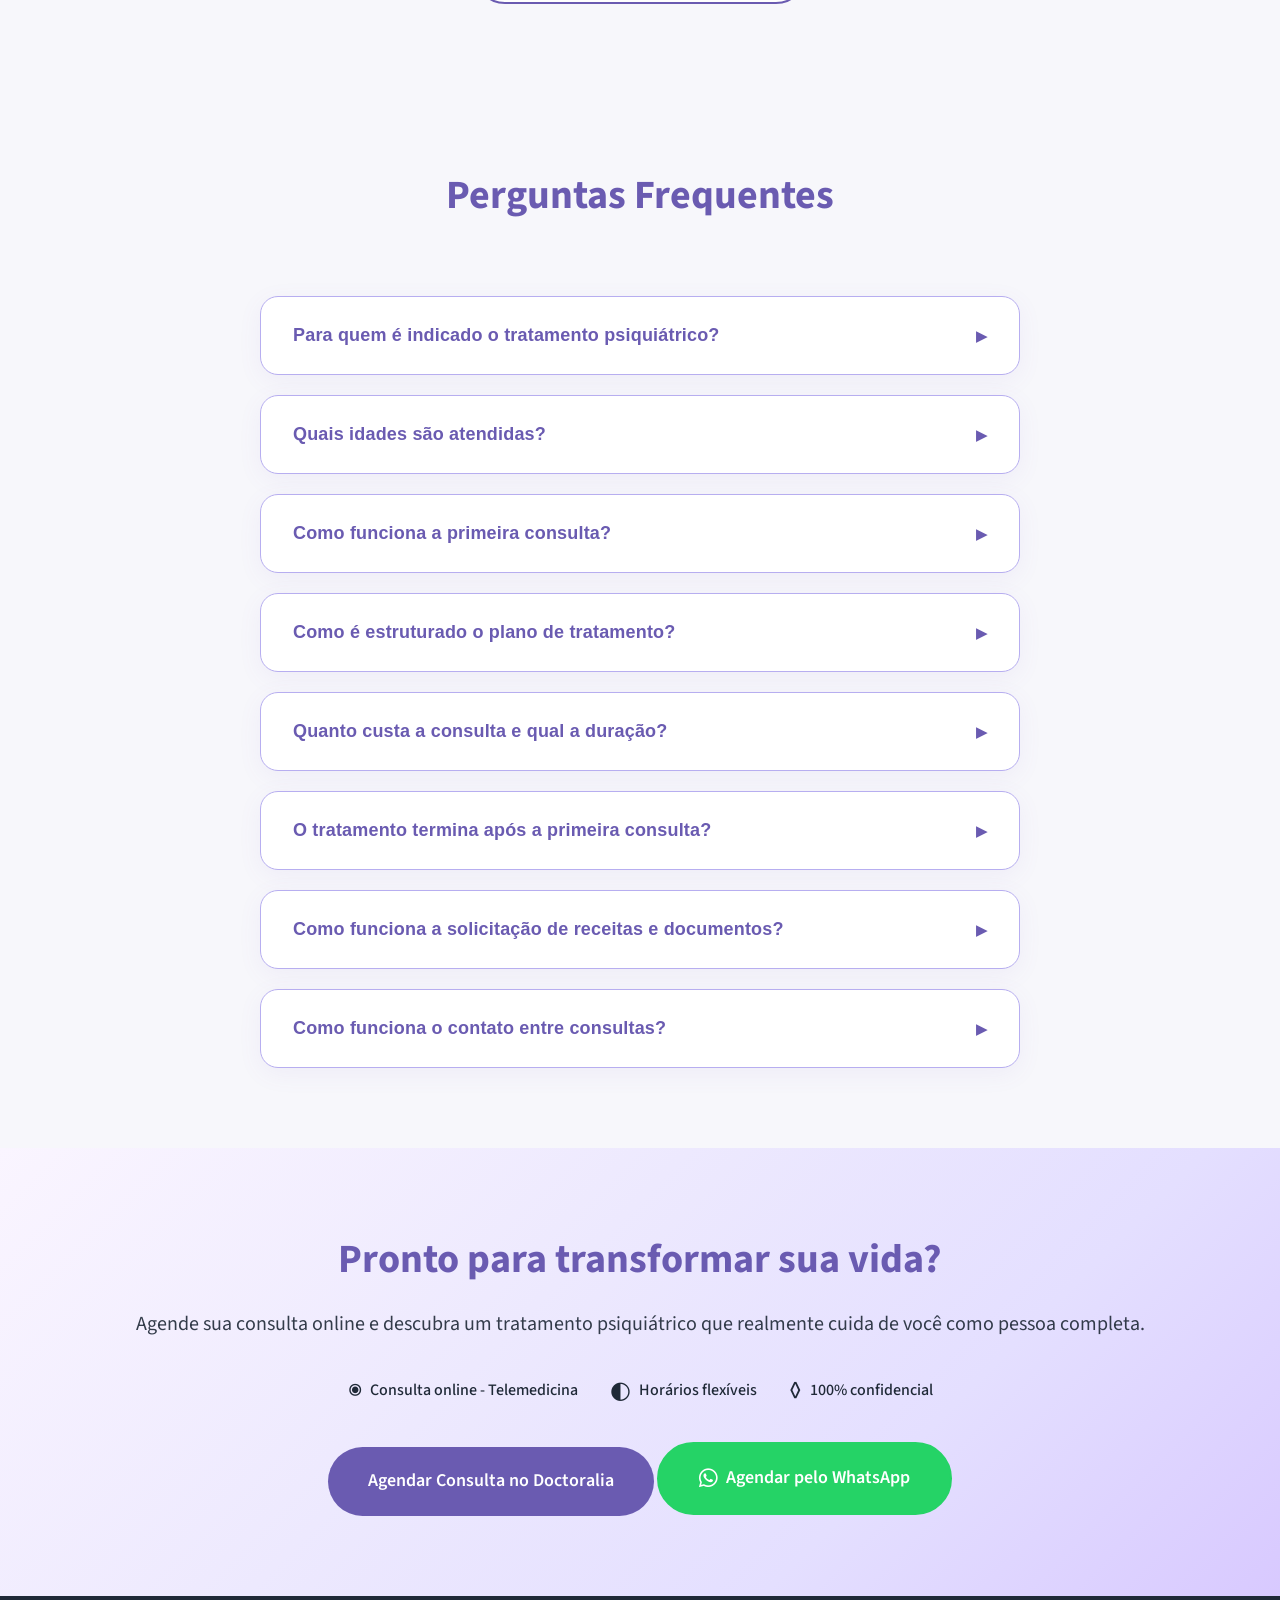
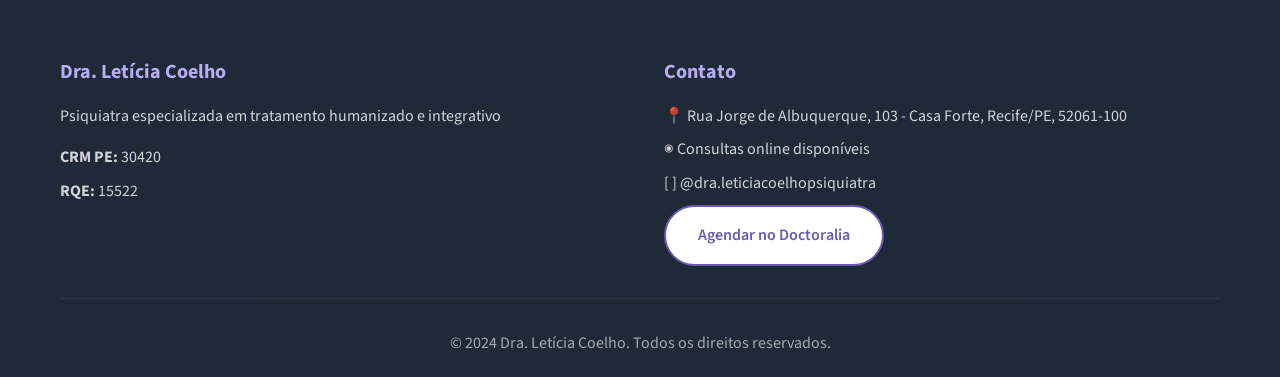
==== commit 96493d64: "Add testimonials section with carousel functionality" ====
--- a/index.html
+++ b/index.html
@@ -230,14 +230,57 @@
     <!-- Testimonials Section (Doctoralia) -->
     <section id="depoimentos" class="testimonials">
         <div class="container">
-            <h2>O que minhas pacientes dizem</h2>
-            <div id="doctoralia-widget" class="doctoralia-rating">
-                <p>Carregando avaliações em tempo real…</p>
-            </div>
-            <div class="cta-center" style="margin-top: 1.5rem;">
-                <a href="https://www.doctoralia.com.br/leticia-coelho-3/psiquiatra/recife" class="btn btn-secondary" target="_blank">Ver depoimentos no Doctoralia</a>
-            </div>
-        </div>
+            <h2>O que dizem quem já deu esse passo</h2>
+<p style="text-align: center; font-size: 1.1em; color: #6b7280; margin-bottom: 3rem;"><em>Opiniões verificadas de pacientes.</em></p>
+
+<div class="testimonial-carousel">
+    <div class="slides">
+        <div class="slide active">
+            <img src="depoimento-1.jpg" alt="Avaliação verificada - Doctoralia" width="800" height="420" style="object-fit: cover;">
+        </div>
+        <div class="slide">
+            <img src="depoimento-2.jpg" alt="Avaliação verificada - Doctoralia" width="800" height="420" style="object-fit: cover;">
+        </div>
+        <div class="slide">
+            <img src="depoimento-3.jpg" alt="Avaliação verificada - Doctoralia" width="800" height="420" style="object-fit: cover;">
+        </div>
+        <div class="slide">
+            <img src="depoimento-4.jpg" alt="Avaliação verificada - Doctoralia" width="800" height="420" style="object-fit: cover;">
+        </div>
+    </div>
+    <button class="carousel-control prev">&#8592;</button>
+    <button class="carousel-control next">&#8594;</button>
+    <div class="carousel-dots">
+        <span class="dot active"></span>
+        <span class="dot"></span>
+        <span class="dot"></span>
+        <span class="dot"></span>
+    </div>
+</div>
+
+<div class="cta-center" style="margin-top: 1.5rem;">
+    <a href="https://www.doctoralia.com.br/leticia-coelho-3/psiquiatra/recife" class="btn btn-secondary" target="_blank">Ver todas as avaliações no Doctoralia →</a>
+</div>
+        </div>
+        <script>
+(function() {
+    const slides = document.querySelectorAll('.testimonial-carousel .slide');
+    const dots = document.querySelectorAll('.carousel-dots .dot');
+    let current = 0;
+
+    function goTo(n) {
+        slides[current].classList.remove('active');
+        dots[current].classList.remove('active');
+        current = (n + slides.length) % slides.length;
+        slides[current].classList.add('active');
+        dots[current].classList.add('active');
+    }
+
+    document.querySelector('.carousel-control.prev').addEventListener('click', () => goTo(current - 1));
+    document.querySelector('.carousel-control.next').addEventListener('click', () => goTo(current + 1));
+    dots.forEach((dot, i) => dot.addEventListener('click', () => goTo(i)));
+})();
+</script>
     </section>
 <!-- FAQ Section -->
 <section class="faq">
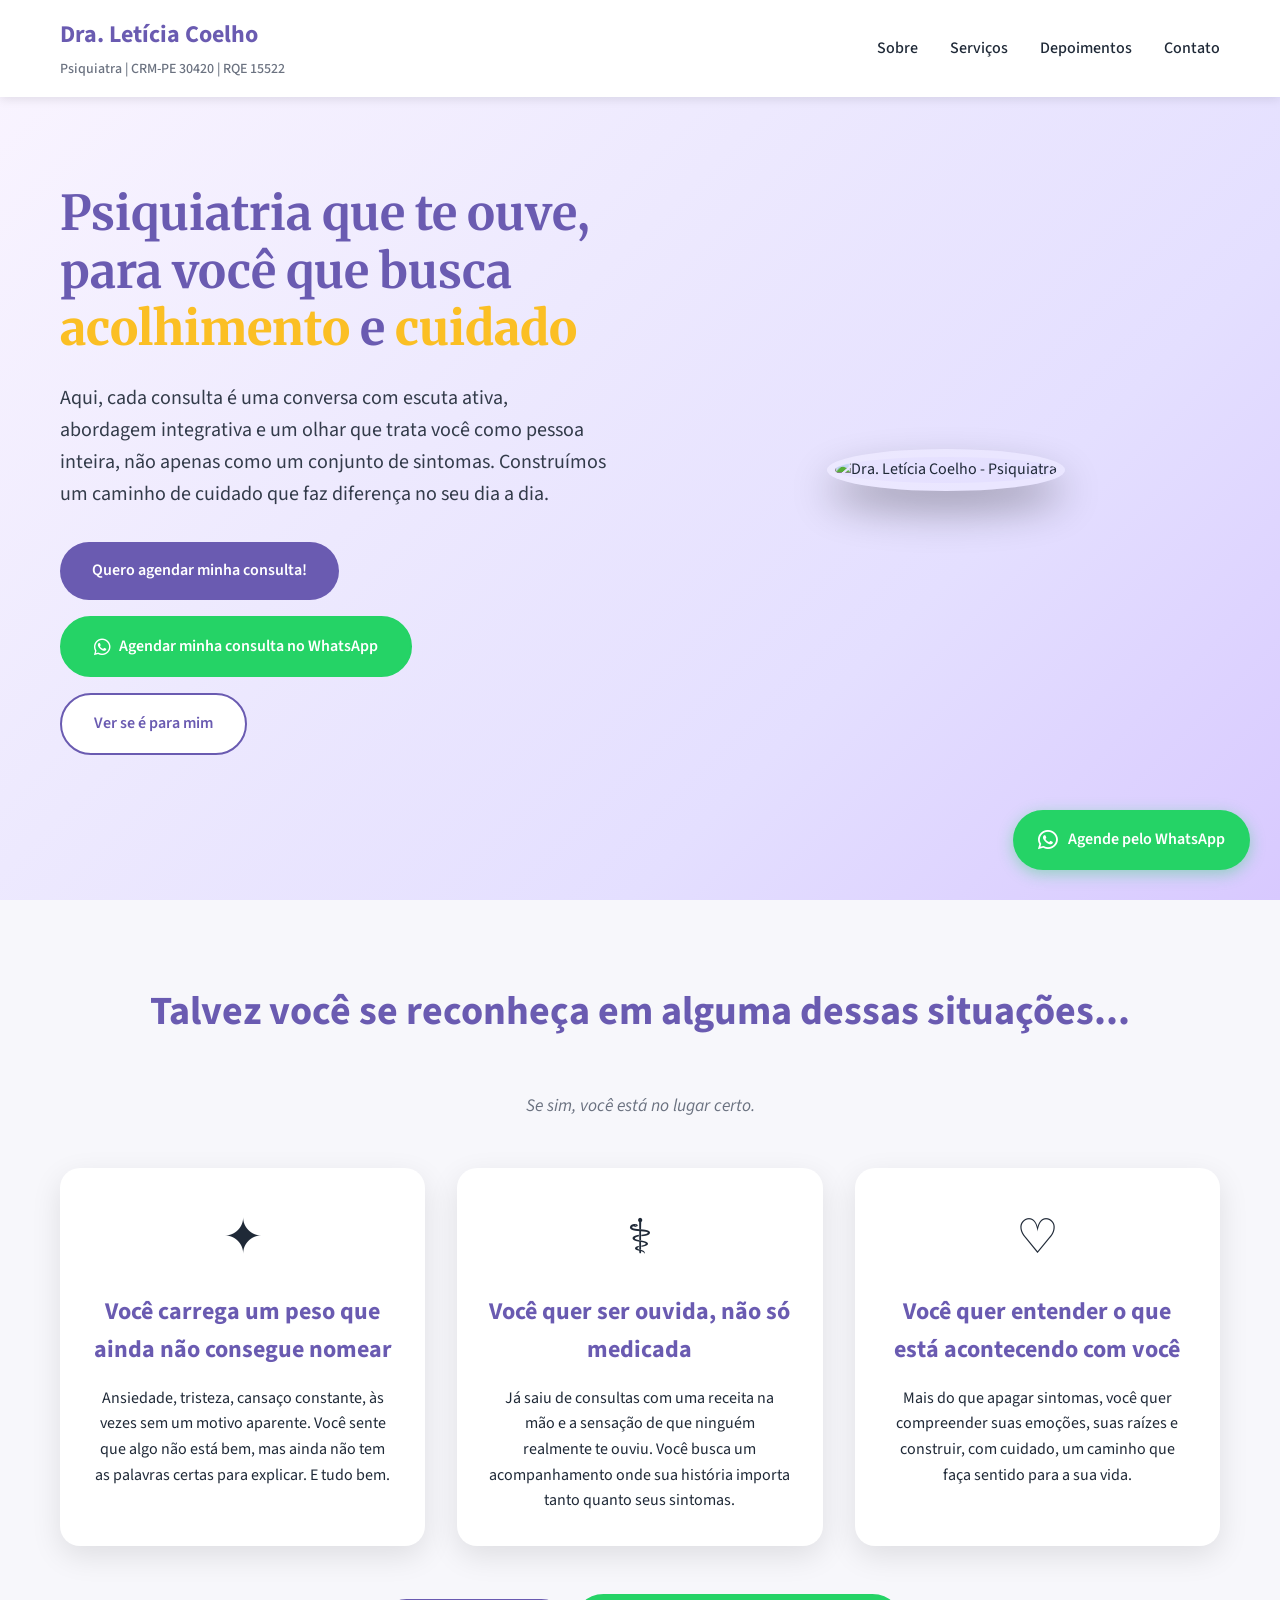
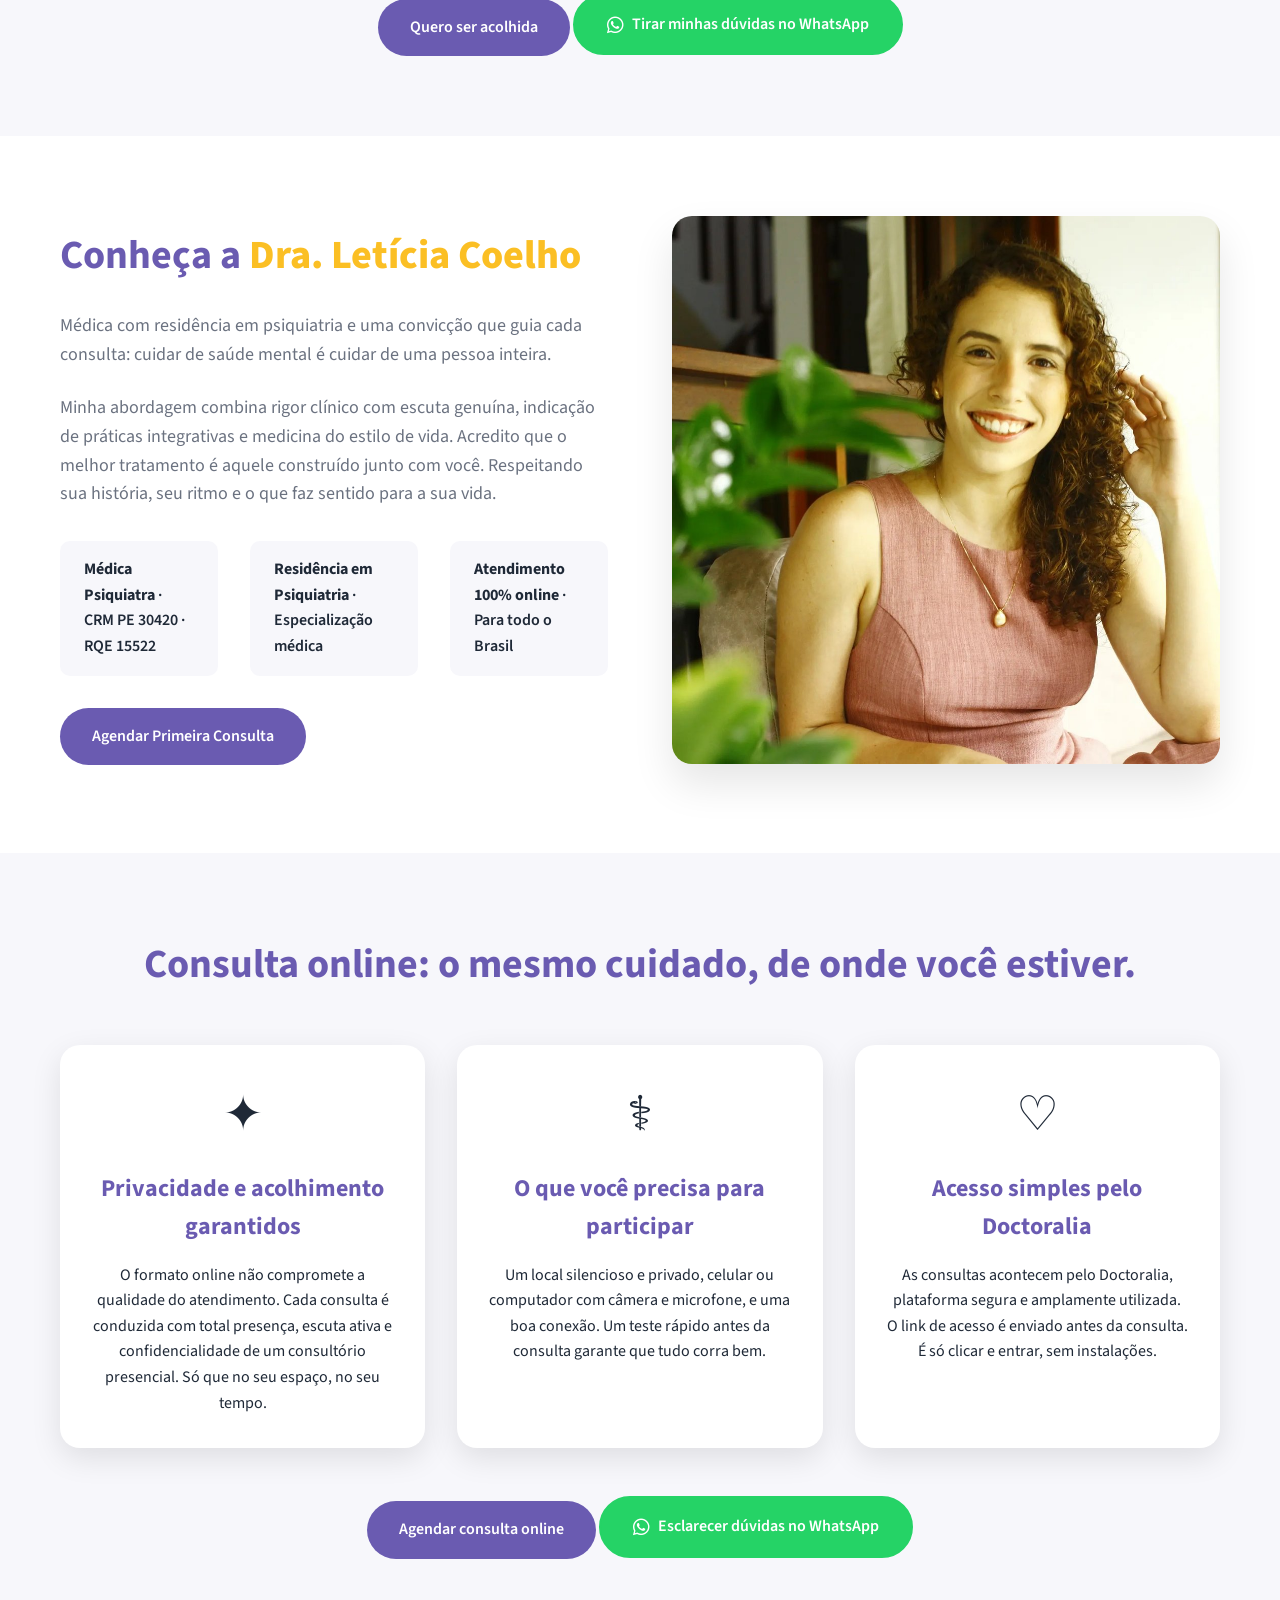
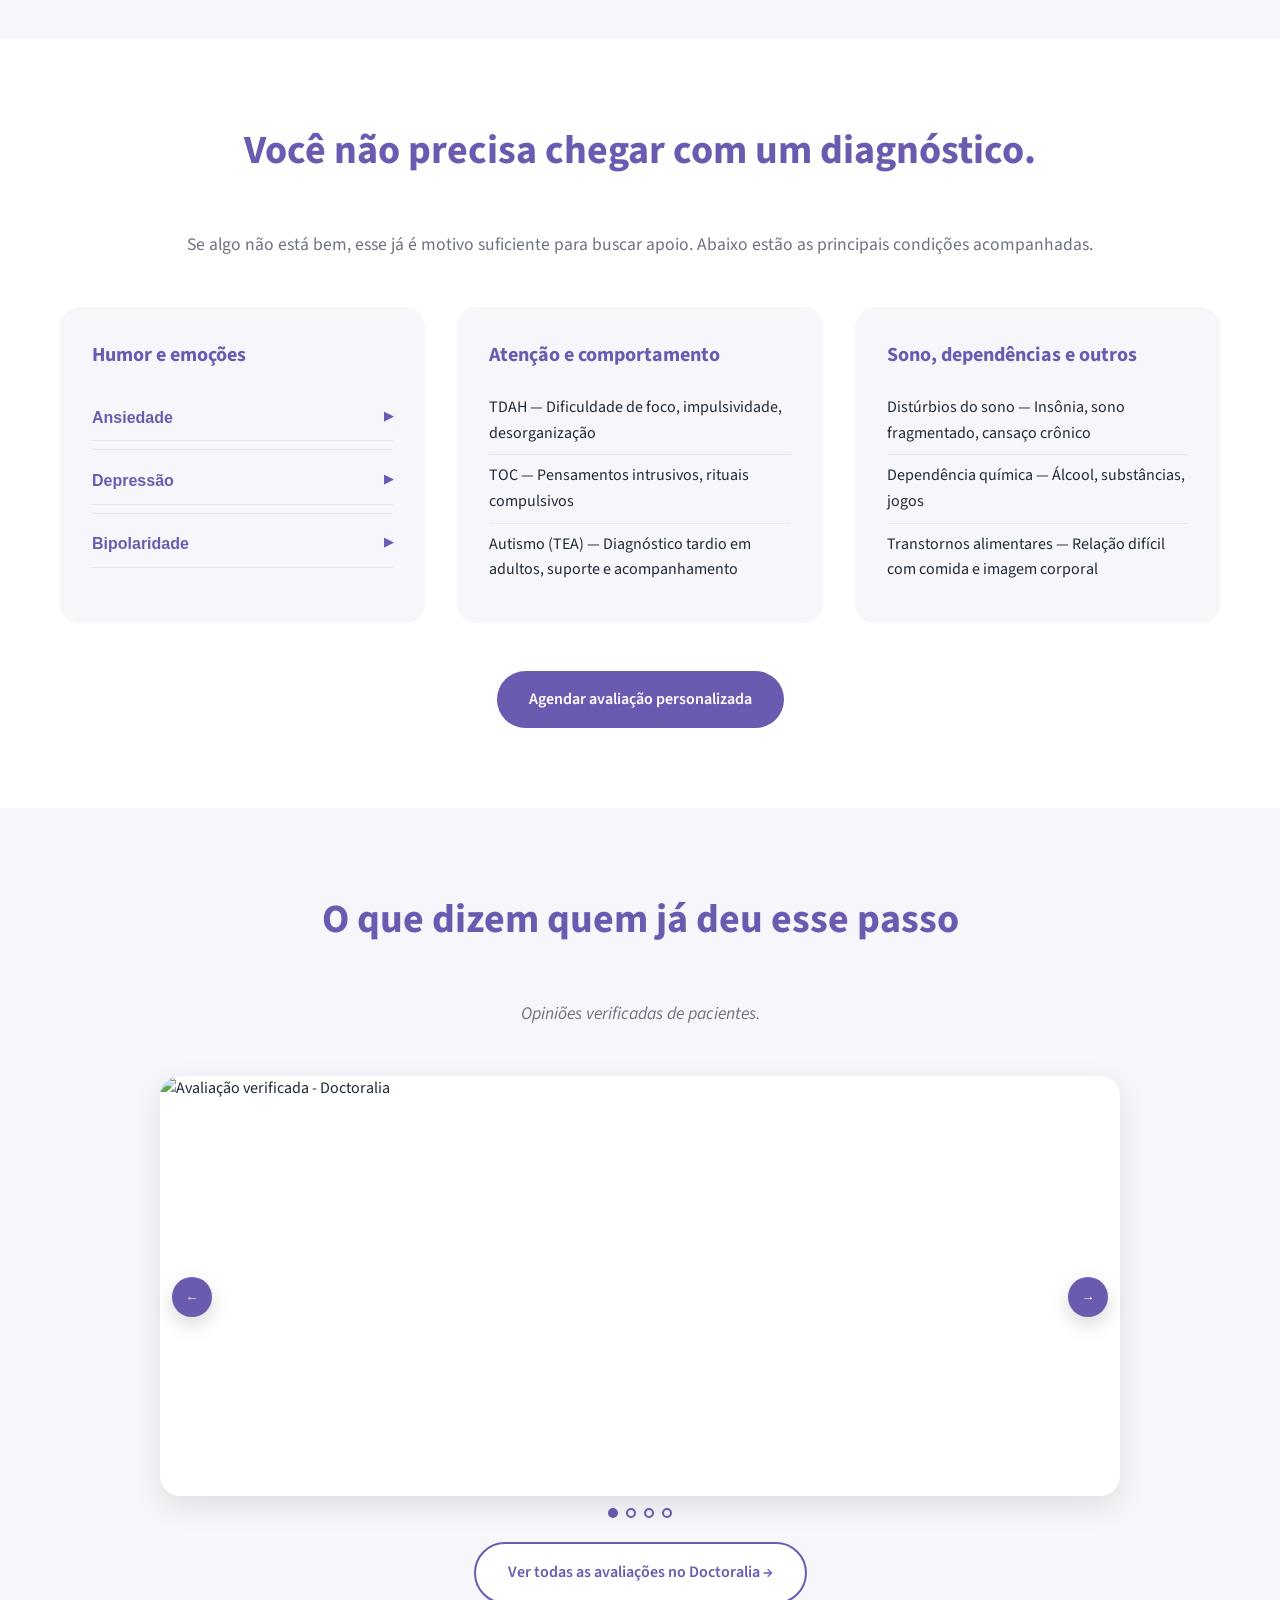
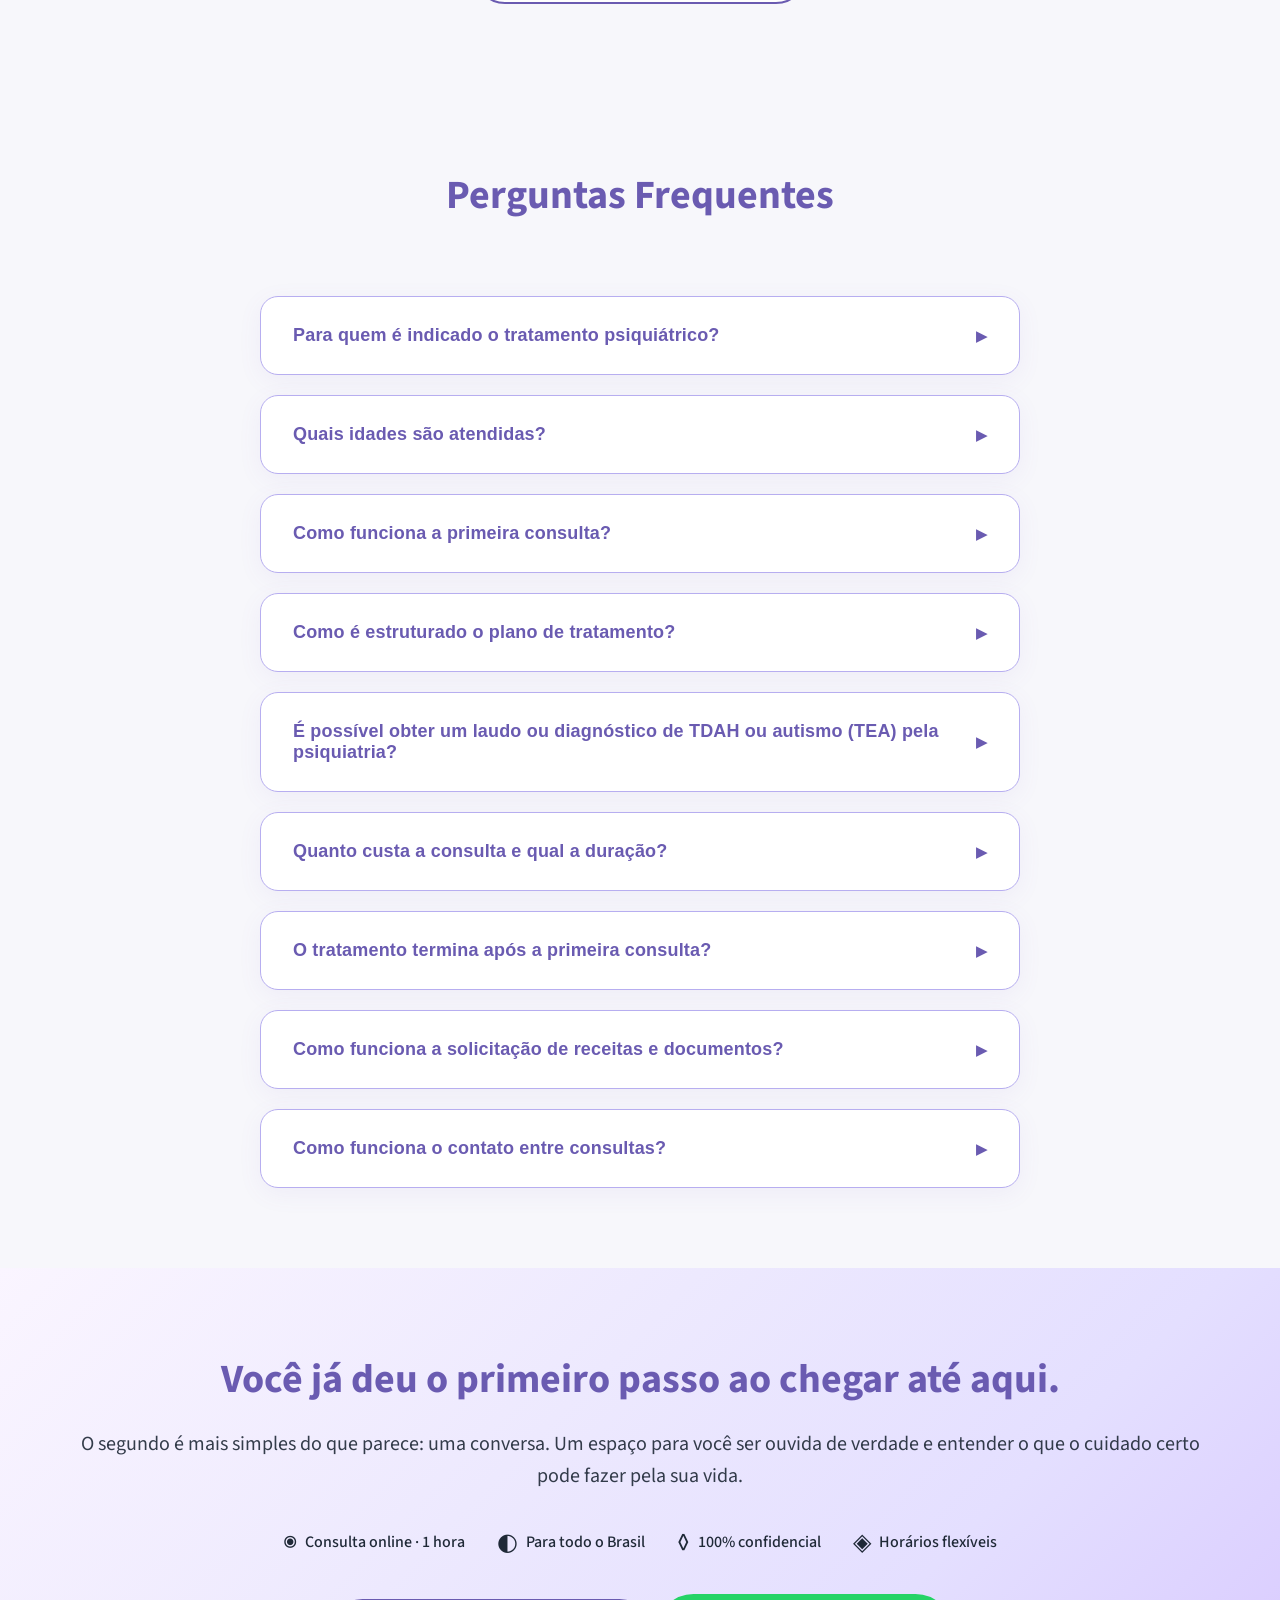
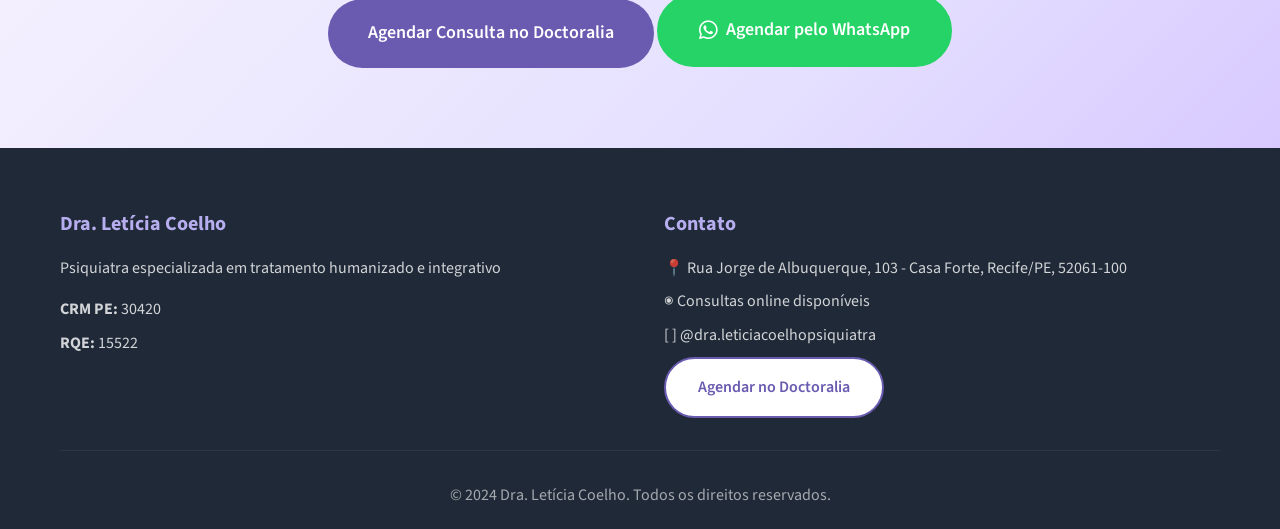
==== commit c872937f: "Update FAQ content and CTA section in index.html" ====
--- a/index.html
+++ b/index.html
@@ -290,31 +290,35 @@
         <div class="faq-item">
             <button class="faq-question">Para quem é indicado o tratamento psiquiátrico?</button>
             <div class="faq-answer">
-                <p>O tratamento é indicado para pessoas que enfrentam sintomas como ansiedade, estresse constante, alterações de humor, insônia ou outros distúrbios do sono, dificuldade de concentração, irritabilidade, dependência química, sintomas psicóticos e situações semelhantes.</p>
+                <p>O tratamento é indicado para pessoas que enfrentam sintomas como ansiedade, estresse constante, alterações de humor, insônia ou outros distúrbios do sono, dificuldade de concentração, irritabilidade, dependência química, sintomas psicóticos e situações semelhantes. Você não precisa ter um diagnóstico definido para buscar uma avaliação, o desconforto já é motivo suficiente.</p>
             </div>
         </div>
 
         <div class="faq-item">
             <button class="faq-question">Quais idades são atendidas?</button>
             <div class="faq-answer">
-                <p>- Para atendimento online, o processo pode ser feito com Adolescentes a partir de 13 anos e Adultos de todas as idades.</p>
+                <p>O atendimento online é realizado exclusivamente para adultos a partir de 18 anos.</p>
             </div>
         </div>
 
         <div class="faq-item">
             <button class="faq-question">Como funciona a primeira consulta?</button>
             <div class="faq-answer">
-                <p>Na primeira sessão, é feito um levantamento completo da história do paciente, aspectos emocionais, físicos, estilo de vida e histórico médico. O objetivo é criar um ambiente de confiança e compreensão para elaborar o plano de tratamento mais adequado.</p>
-            </div>
-        </div>
-
+                <p>Na primeira sessão, é feito um levantamento completo da história do paciente, aspectos emocionais, físicos, estilo de vida e histórico médico. O objetivo é criar um ambiente de confiança e compreensão para elaborar o plano de tratamento mais adequado à sua realidade.</p>
+            </div>
+        </div>
         <div class="faq-item">
             <button class="faq-question">Como é estruturado o plano de tratamento?</button>
             <div class="faq-answer">
                 <p>O plano pode incluir uso de medicação (quando indicado), consultas regulares de acompanhamento, indicação de psicoterapia, práticas integrativas (relaxamento, meditação, mudanças no estilo de vida) e, em alguns casos, medicamentos à base de Cannabis ou estratégias de redução de danos.</p>
             </div>
         </div>
-
+<div class="faq-item">
+    <button class="faq-question">É possível obter um laudo ou diagnóstico de TDAH ou autismo (TEA) pela psiquiatria?</button>
+    <div class="faq-answer">
+        <p>Sim, mas é importante entender como esse processo funciona na prática. O diagnóstico psiquiátrico de TDAH ou TEA não é emitido com base em uma única consulta ou em poucos encontros. Ele é construído ao longo do acompanhamento, a partir de uma escuta aprofundada da história de vida, dos sintomas, do funcionamento cotidiano e da evolução observada ao longo do tempo. Uma avaliação neuropsicológica isolada, por si só, não é suficiente como base para a emissão de laudos na psiquiatria, o diagnóstico precisa ser construído longitudinalmente. Isso garante que ele seja preciso, responsável e útil para o seu tratamento.</p>
+    </div>
+</div>
         <div class="faq-item">
             <button class="faq-question">Quanto custa a consulta e qual a duração?</button>
             <div class="faq-answer">
@@ -385,22 +389,26 @@
     <section id="agendar" class="cta-section">
         <div class="container">
             <div class="cta-content">
-                <h2>Pronto para transformar sua vida?</h2>
-                <p>Agende sua consulta online e descubra um tratamento psiquiátrico que realmente cuida de você como pessoa completa.</p>
+                <h2>Você já deu o primeiro passo ao chegar até aqui.</h2>
+                <p>O segundo é mais simples do que parece: uma conversa. Um espaço para você ser ouvida de verdade e entender o que o cuidado certo pode fazer pela sua vida.</p>
                 <div class="cta-features">
-                    <div class="feature">
-                        <span class="feature-icon">◉</span>
-                        <span>Consulta online - Telemedicina</span>
-                    </div>
-                    <div class="feature">
-                        <span class="feature-icon">◐</span>
-                        <span>Horários flexíveis</span>
-                    </div>
-                    <div class="feature">
-                        <span class="feature-icon">◊</span>
-                        <span>100% confidencial</span>
-                    </div>
-                </div>                <a href="https://www.doctoralia.com.br/leticia-coelho-3/psiquiatra/recife" class="btn btn-primary btn-large" target="_blank">
+    <div class="feature">
+        <span class="feature-icon">◉</span>
+        <span>Consulta online · 1 hora</span>
+    </div>
+    <div class="feature">
+        <span class="feature-icon">◐</span>
+        <span>Para todo o Brasil</span>
+    </div>
+    <div class="feature">
+        <span class="feature-icon">◊</span>
+        <span>100% confidencial</span>
+    </div>
+    <div class="feature">
+        <span class="feature-icon">◈</span>
+        <span>Horários flexíveis</span>
+    </div>
+</div>                <a href="https://www.doctoralia.com.br/leticia-coelho-3/psiquiatra/recife" class="btn btn-primary btn-large" target="_blank">
                     Agendar Consulta no Doctoralia
                 </a>
                 <a href="https://wa.me/5581991025745?text=Olá%2C%20vim%20pelo%20site%20e%20quero%20agendar%20uma%20consulta." class="btn btn-whatsapp btn-large" target="_blank">
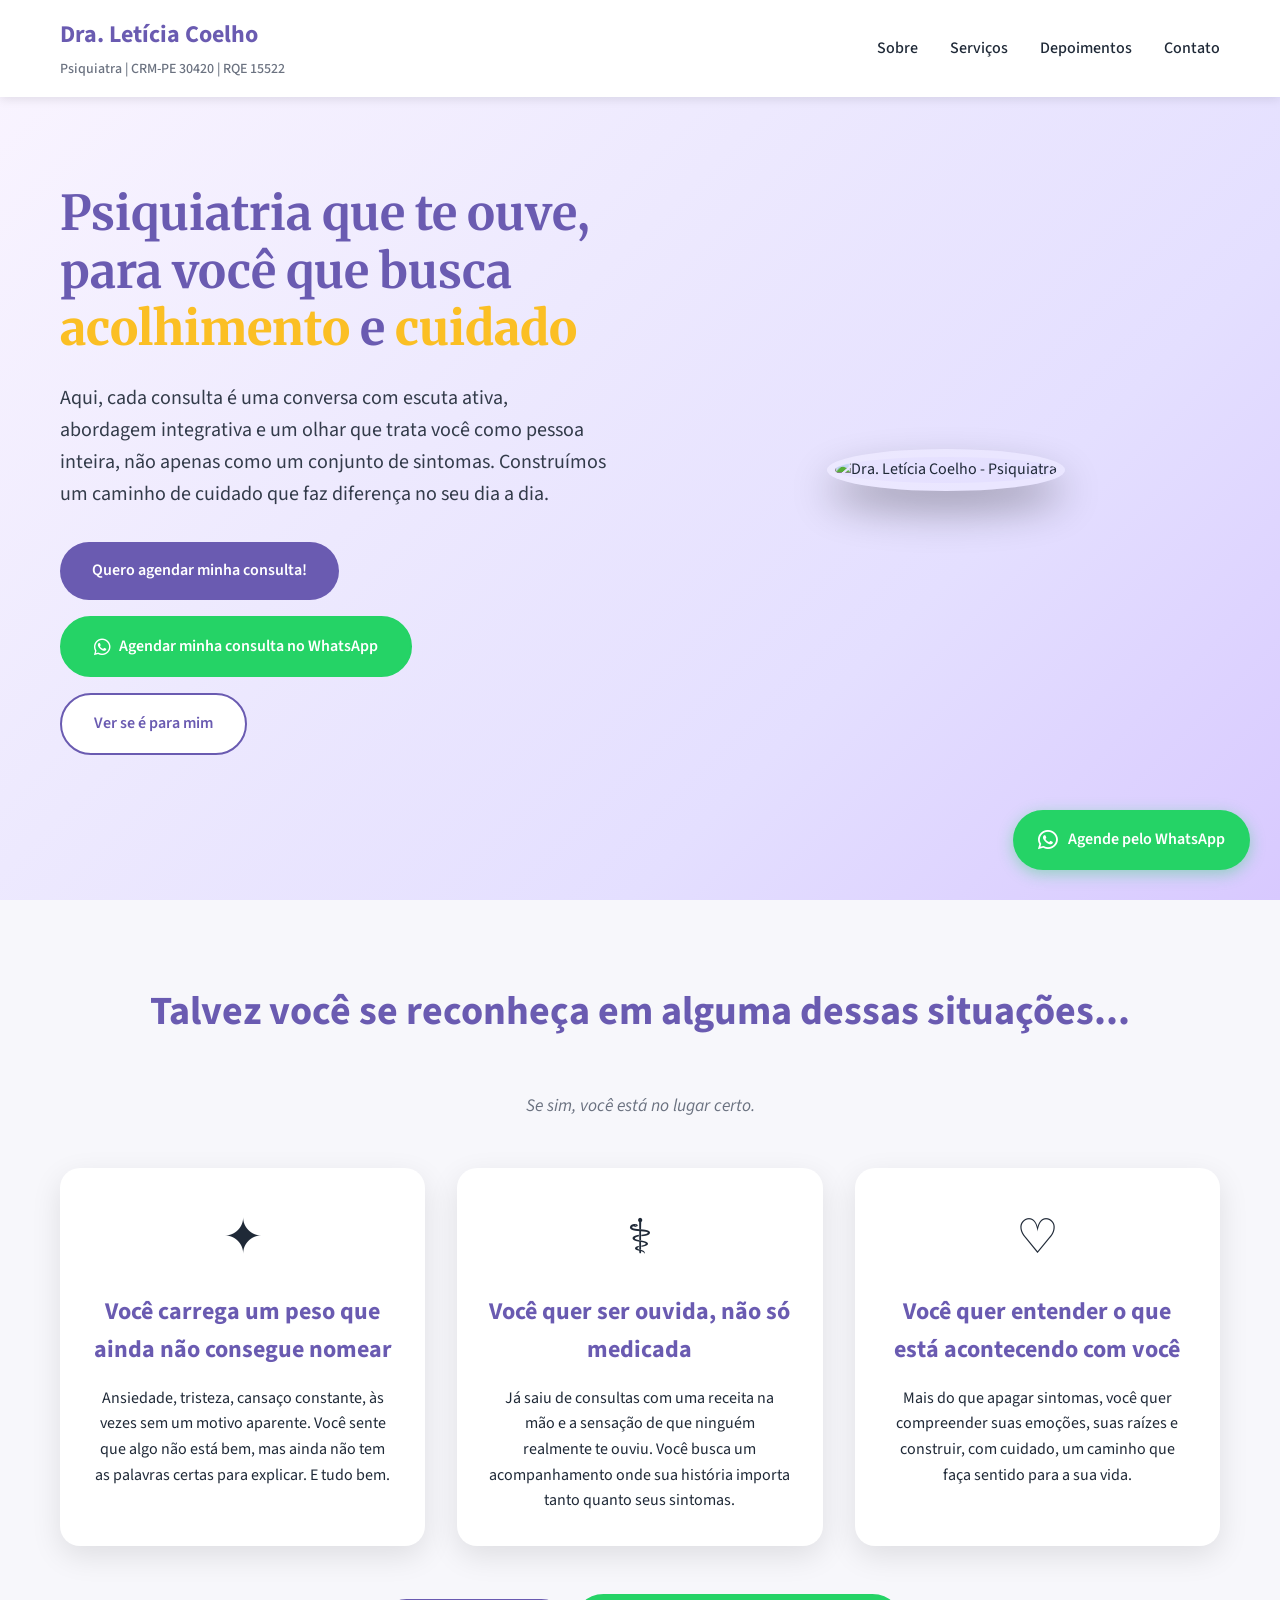
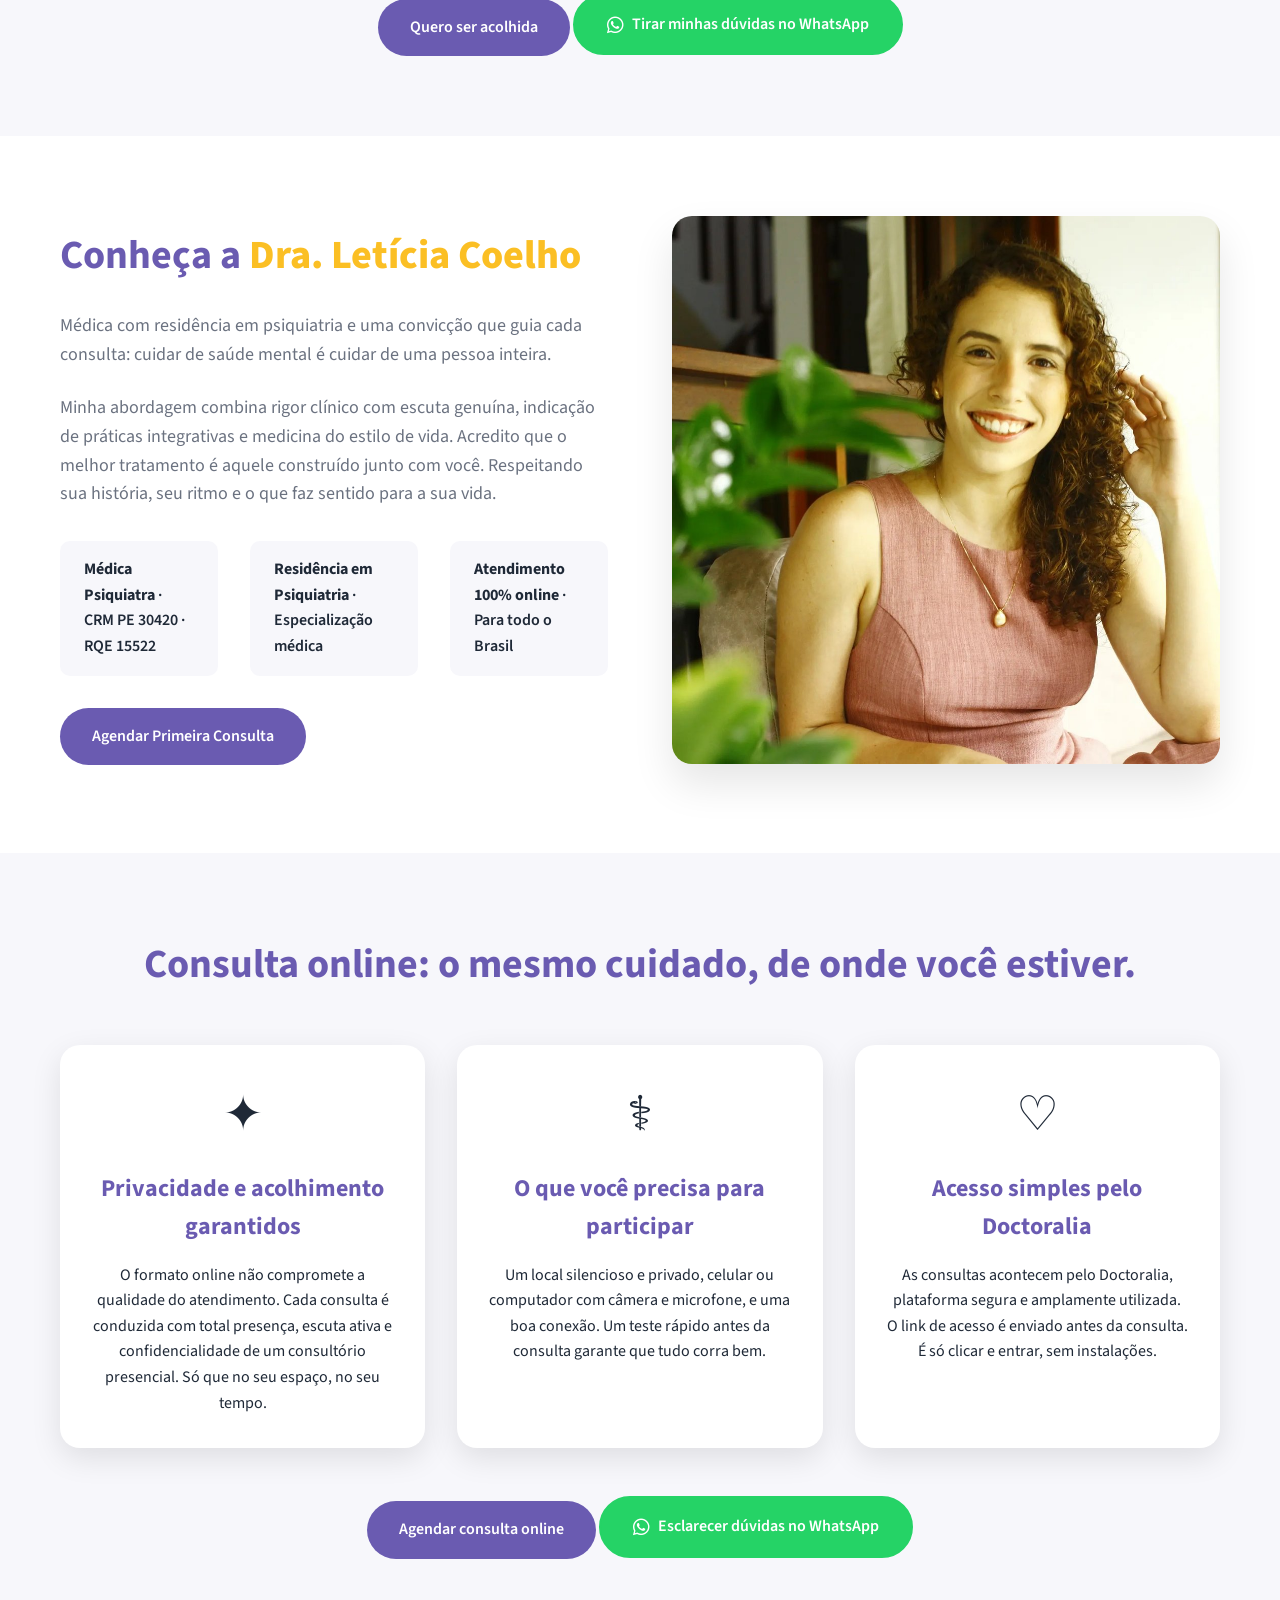
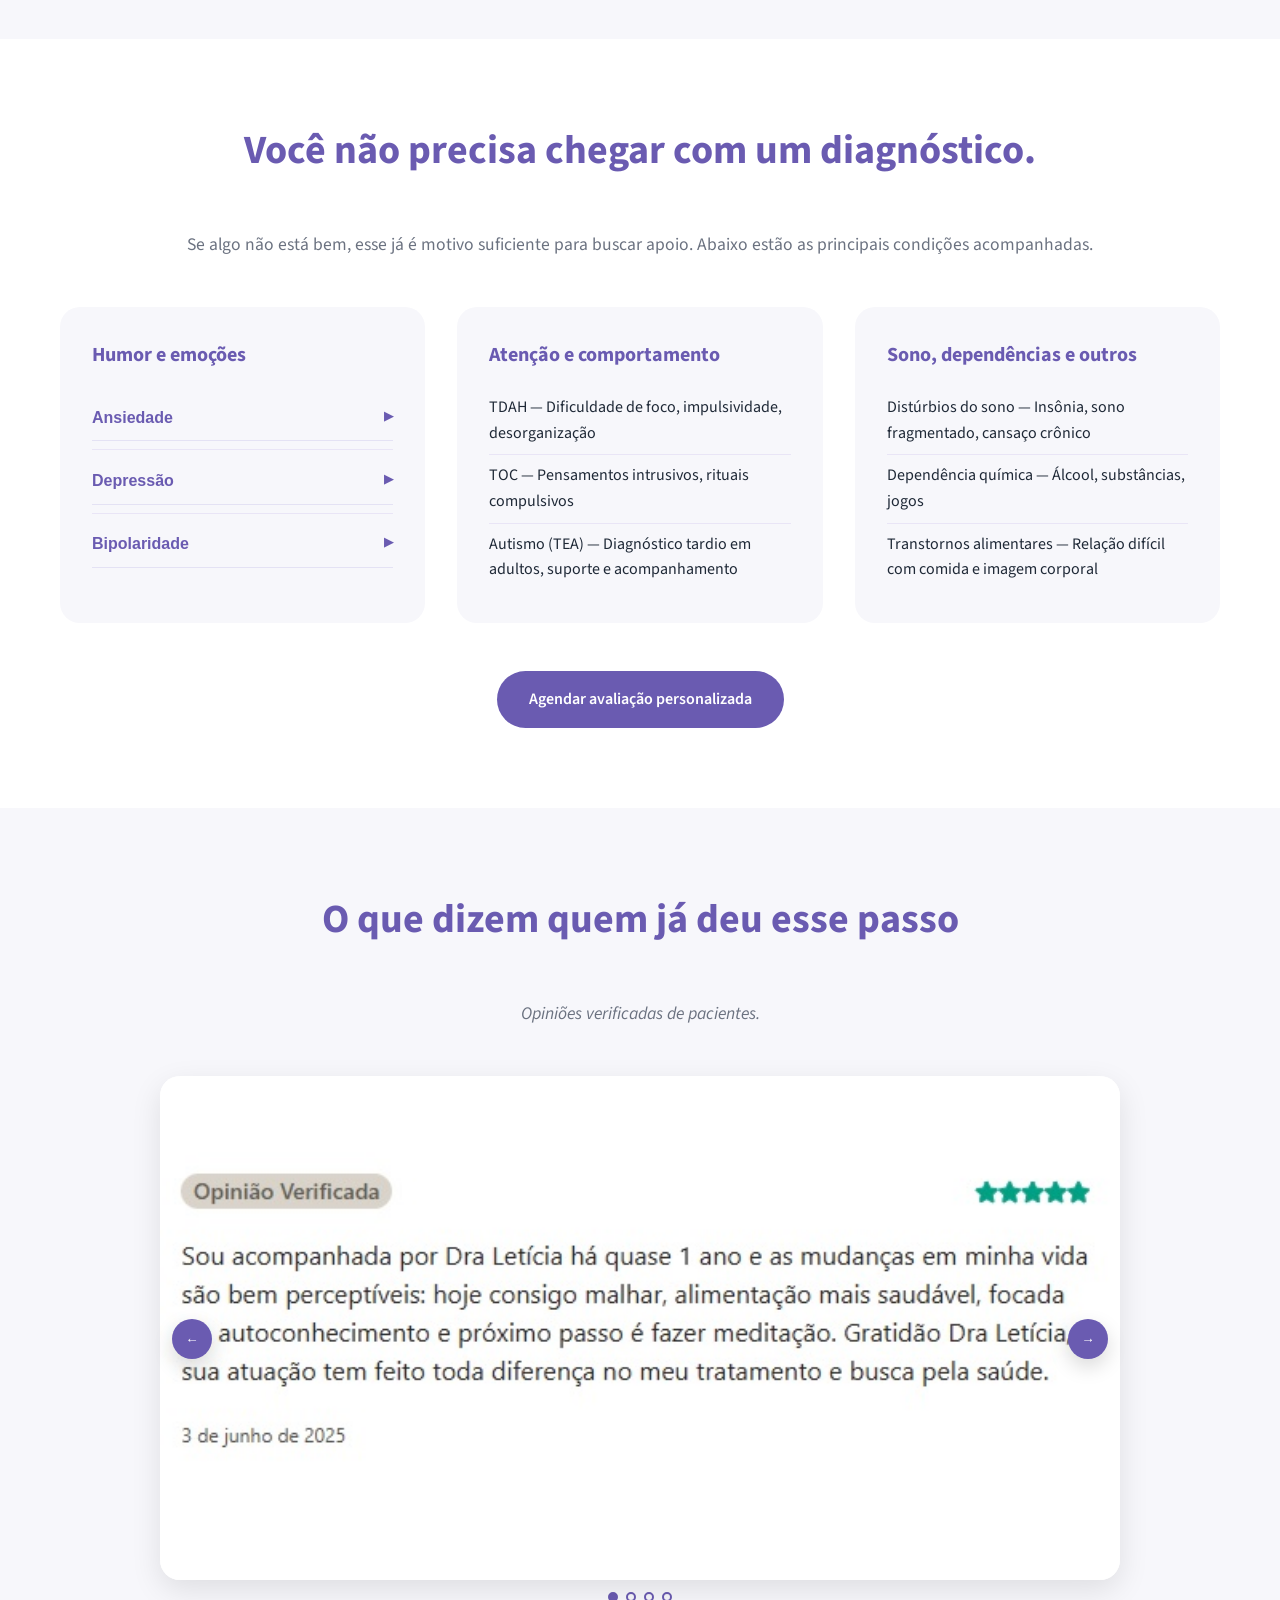
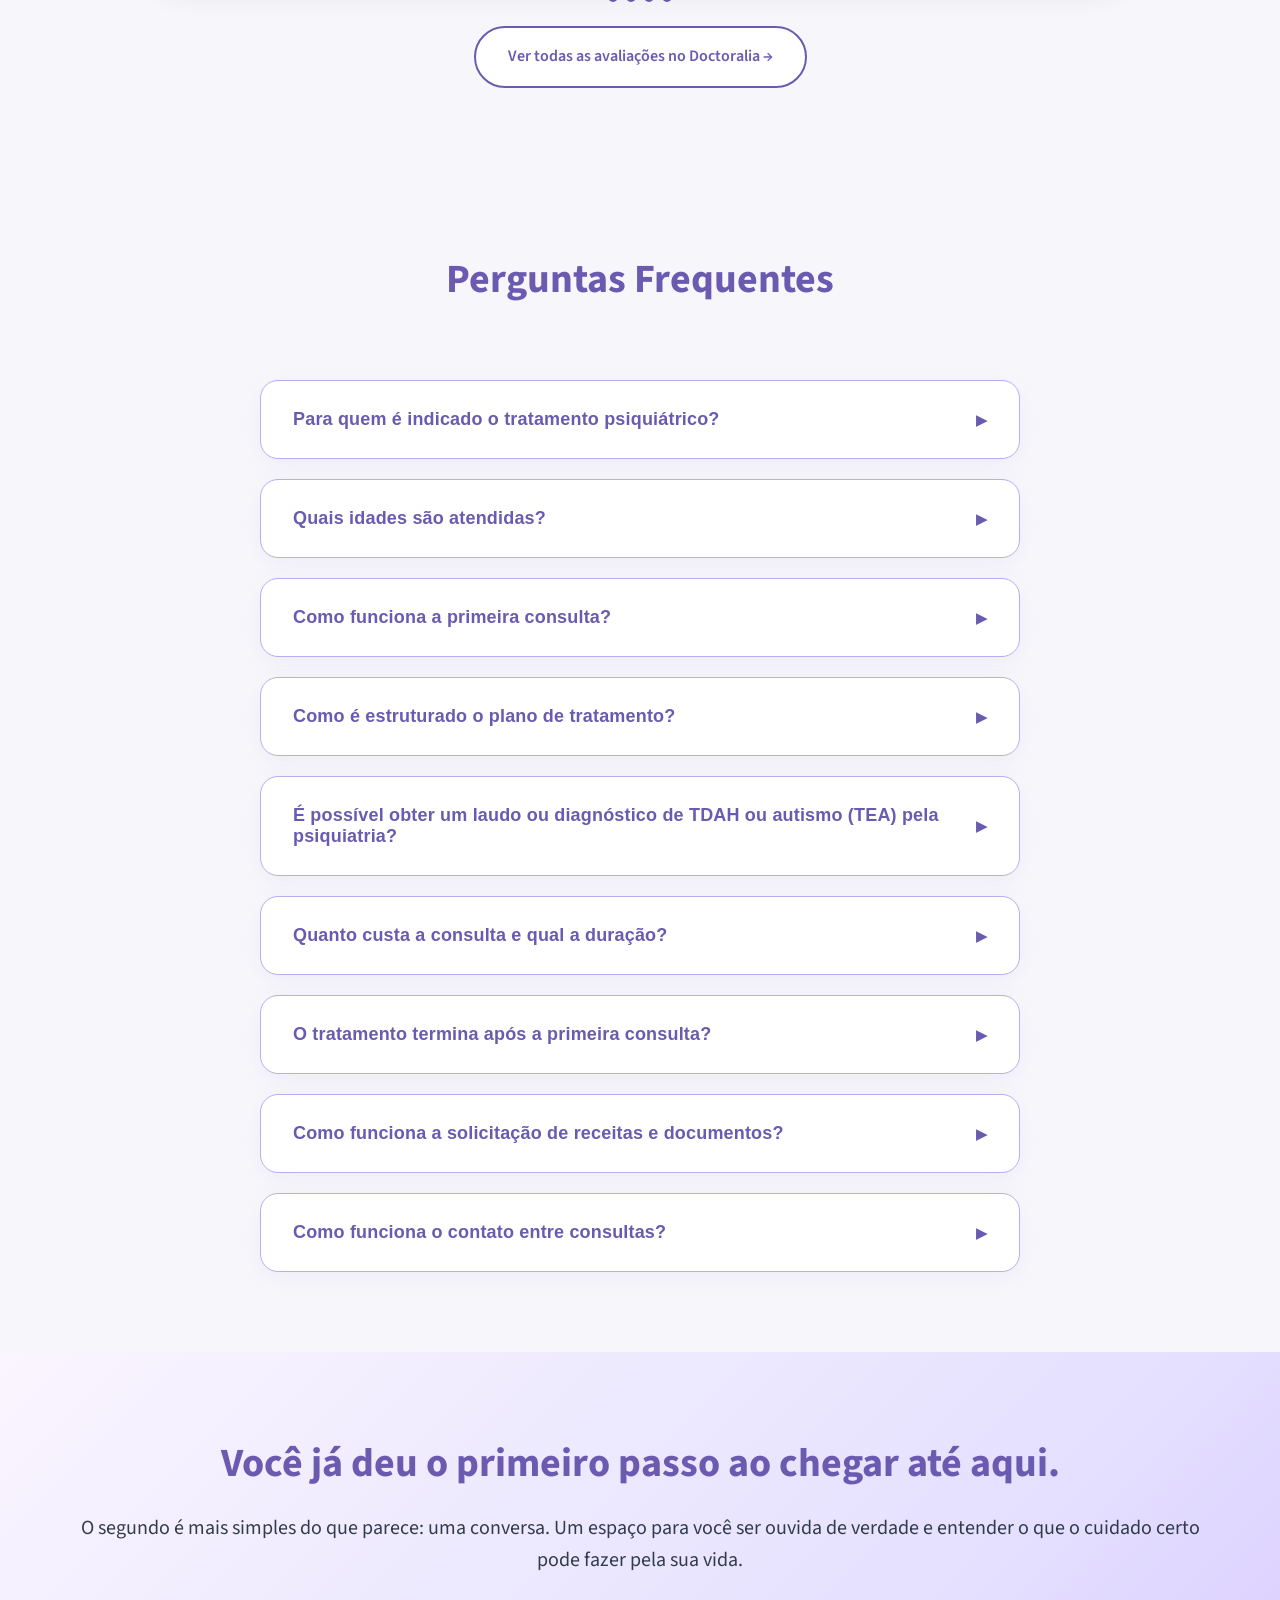
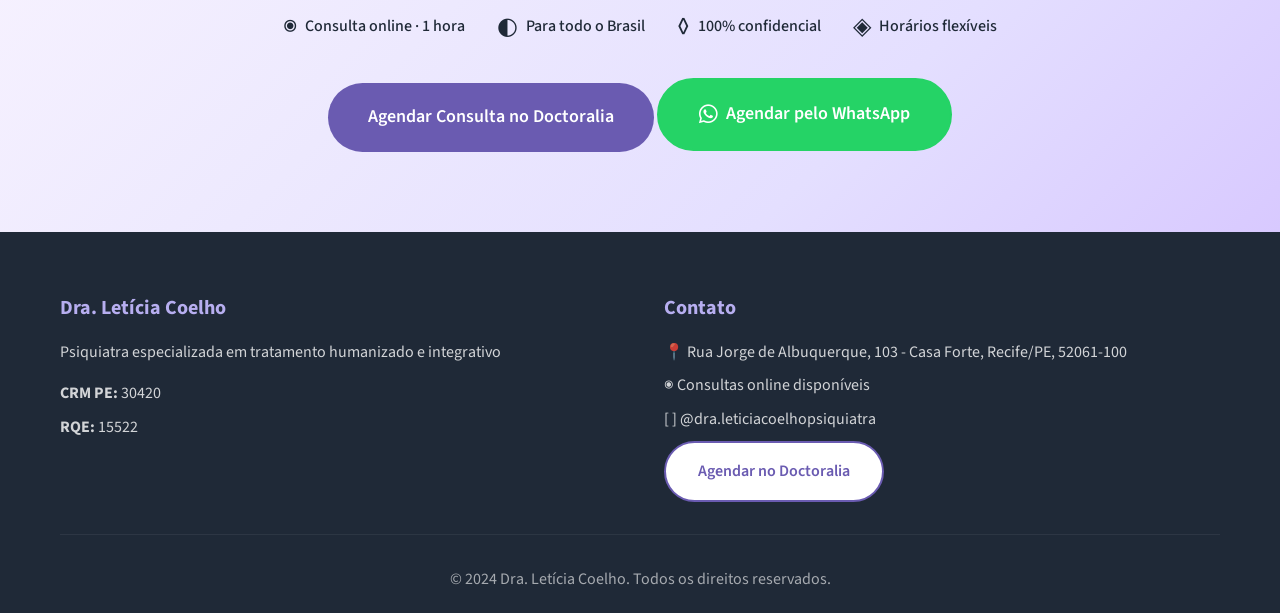
==== commit 6a99cbe9: "Fix carrossel depoimentos: ajusta CSS para imagens completas e responsivas" ====
--- a/index.html
+++ b/index.html
@@ -233,19 +233,18 @@
             <h2>O que dizem quem já deu esse passo</h2>
 <p style="text-align: center; font-size: 1.1em; color: #6b7280; margin-bottom: 3rem;"><em>Opiniões verificadas de pacientes.</em></p>
 
-<div class="testimonial-carousel">
-    <div class="slides">
+<div class="testimonial-carousel">    <div class="slides">
         <div class="slide active">
-            <img src="depoimento-1.jpg" alt="Avaliação verificada - Doctoralia" width="800" height="420" style="object-fit: cover;">
+            <img src="depoimento-1.jpg" alt="Avaliação verificada - Doctoralia">
         </div>
         <div class="slide">
-            <img src="depoimento-2.jpg" alt="Avaliação verificada - Doctoralia" width="800" height="420" style="object-fit: cover;">
+            <img src="depoimento-2.jpg" alt="Avaliação verificada - Doctoralia">
         </div>
         <div class="slide">
-            <img src="depoimento-3.jpg" alt="Avaliação verificada - Doctoralia" width="800" height="420" style="object-fit: cover;">
+            <img src="depoimento-3.jpg" alt="Avaliação verificada - Doctoralia">
         </div>
         <div class="slide">
-            <img src="depoimento-4.jpg" alt="Avaliação verificada - Doctoralia" width="800" height="420" style="object-fit: cover;">
+            <img src="depoimento-4.jpg" alt="Avaliação verificada - Doctoralia">
         </div>
     </div>
     <button class="carousel-control prev">&#8592;</button>
--- a/styles.css
+++ b/styles.css
@@ -461,7 +461,9 @@
 
 .testimonial-carousel img {
     width: 100%;
+    height: auto;
     display: block;
+    max-width: 100%;
 }
 
 .carousel-control {
@@ -856,8 +858,19 @@
 }
 
 @media (max-width: 768px) {
-    .testimonial-carousel { max-width: 100%; }
-    .carousel-control { width: 36px; height: 36px; }
+    .testimonial-carousel { 
+        max-width: 100%; 
+        margin: 0 10px;
+    }
+    .testimonial-carousel .slides {
+        border-radius: 10px;
+    }
+    .carousel-control { 
+        width: 36px; 
+        height: 36px; 
+    }
+    .carousel-control.prev { left: 8px; }
+    .carousel-control.next { right: 8px; }
 }
 
 .condition-item { border-bottom: 1px solid rgba(124,106,199,0.15); padding: 0.25rem 0; }
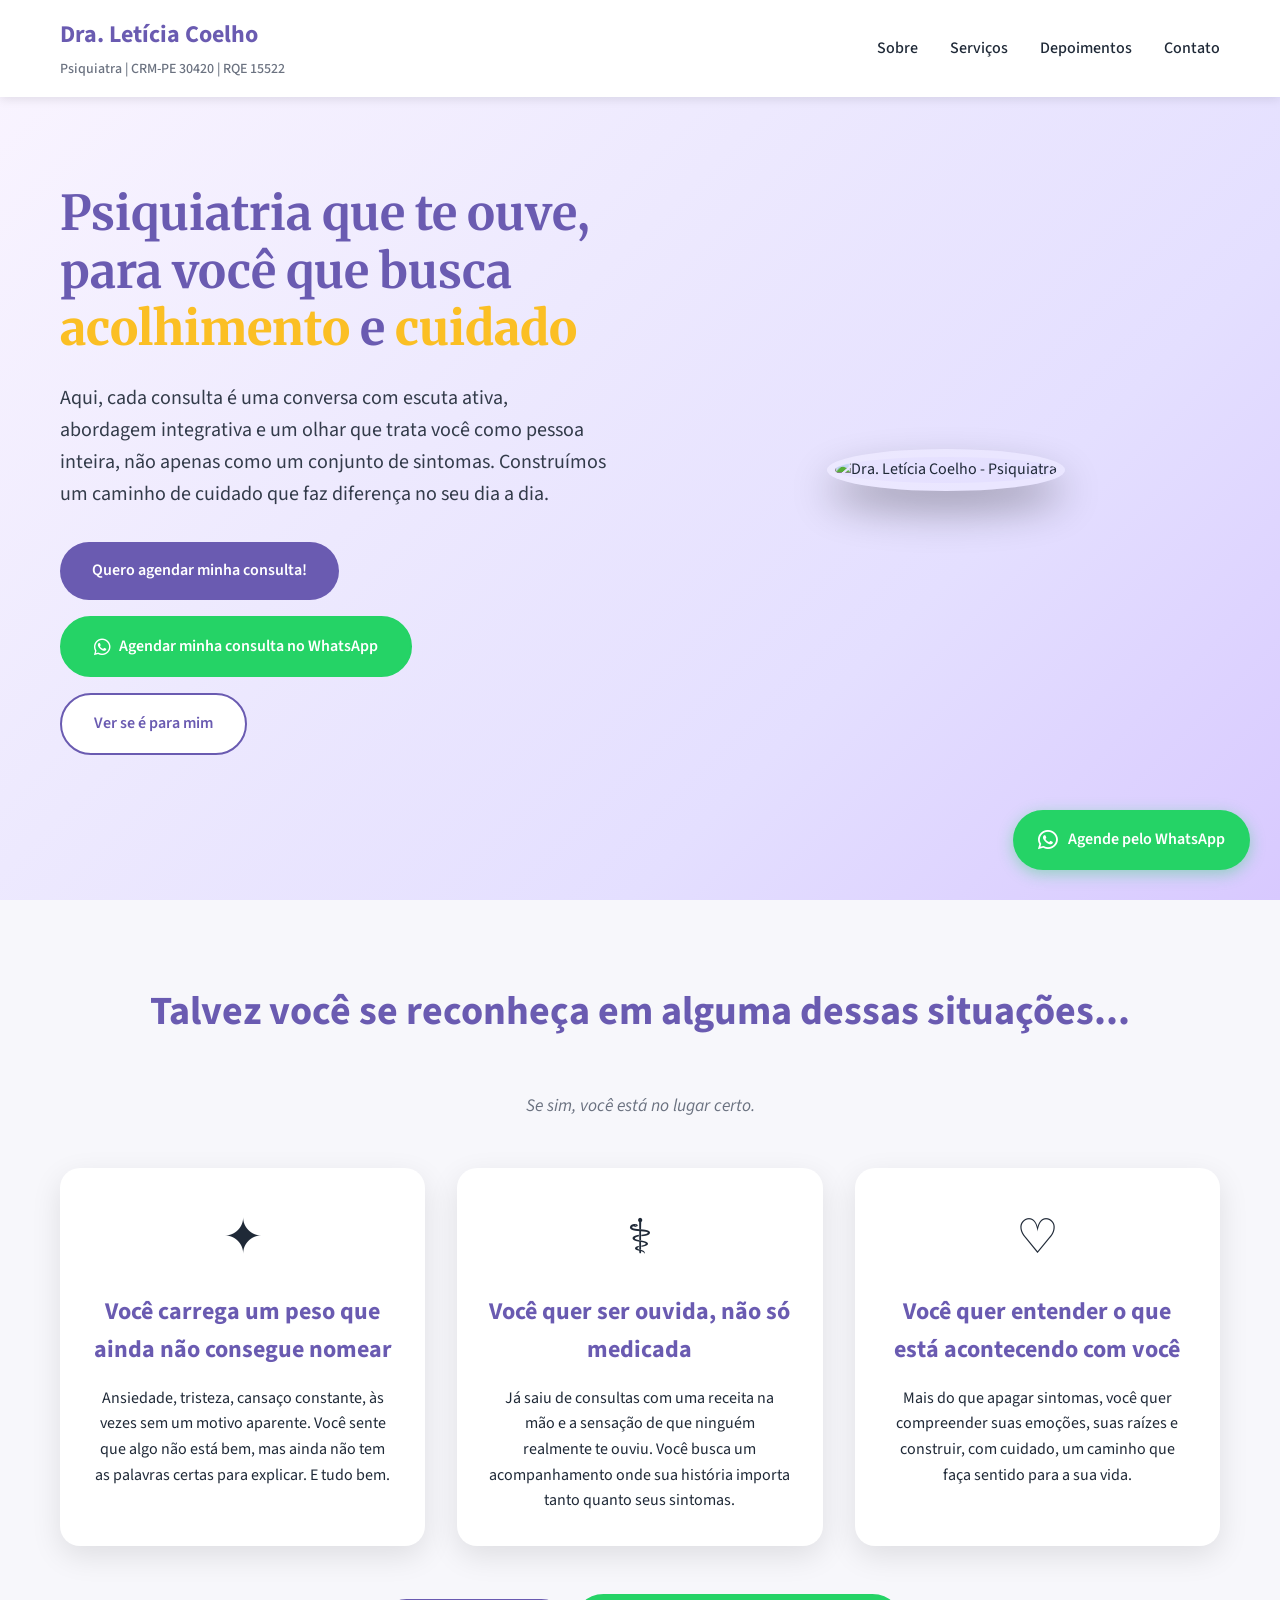
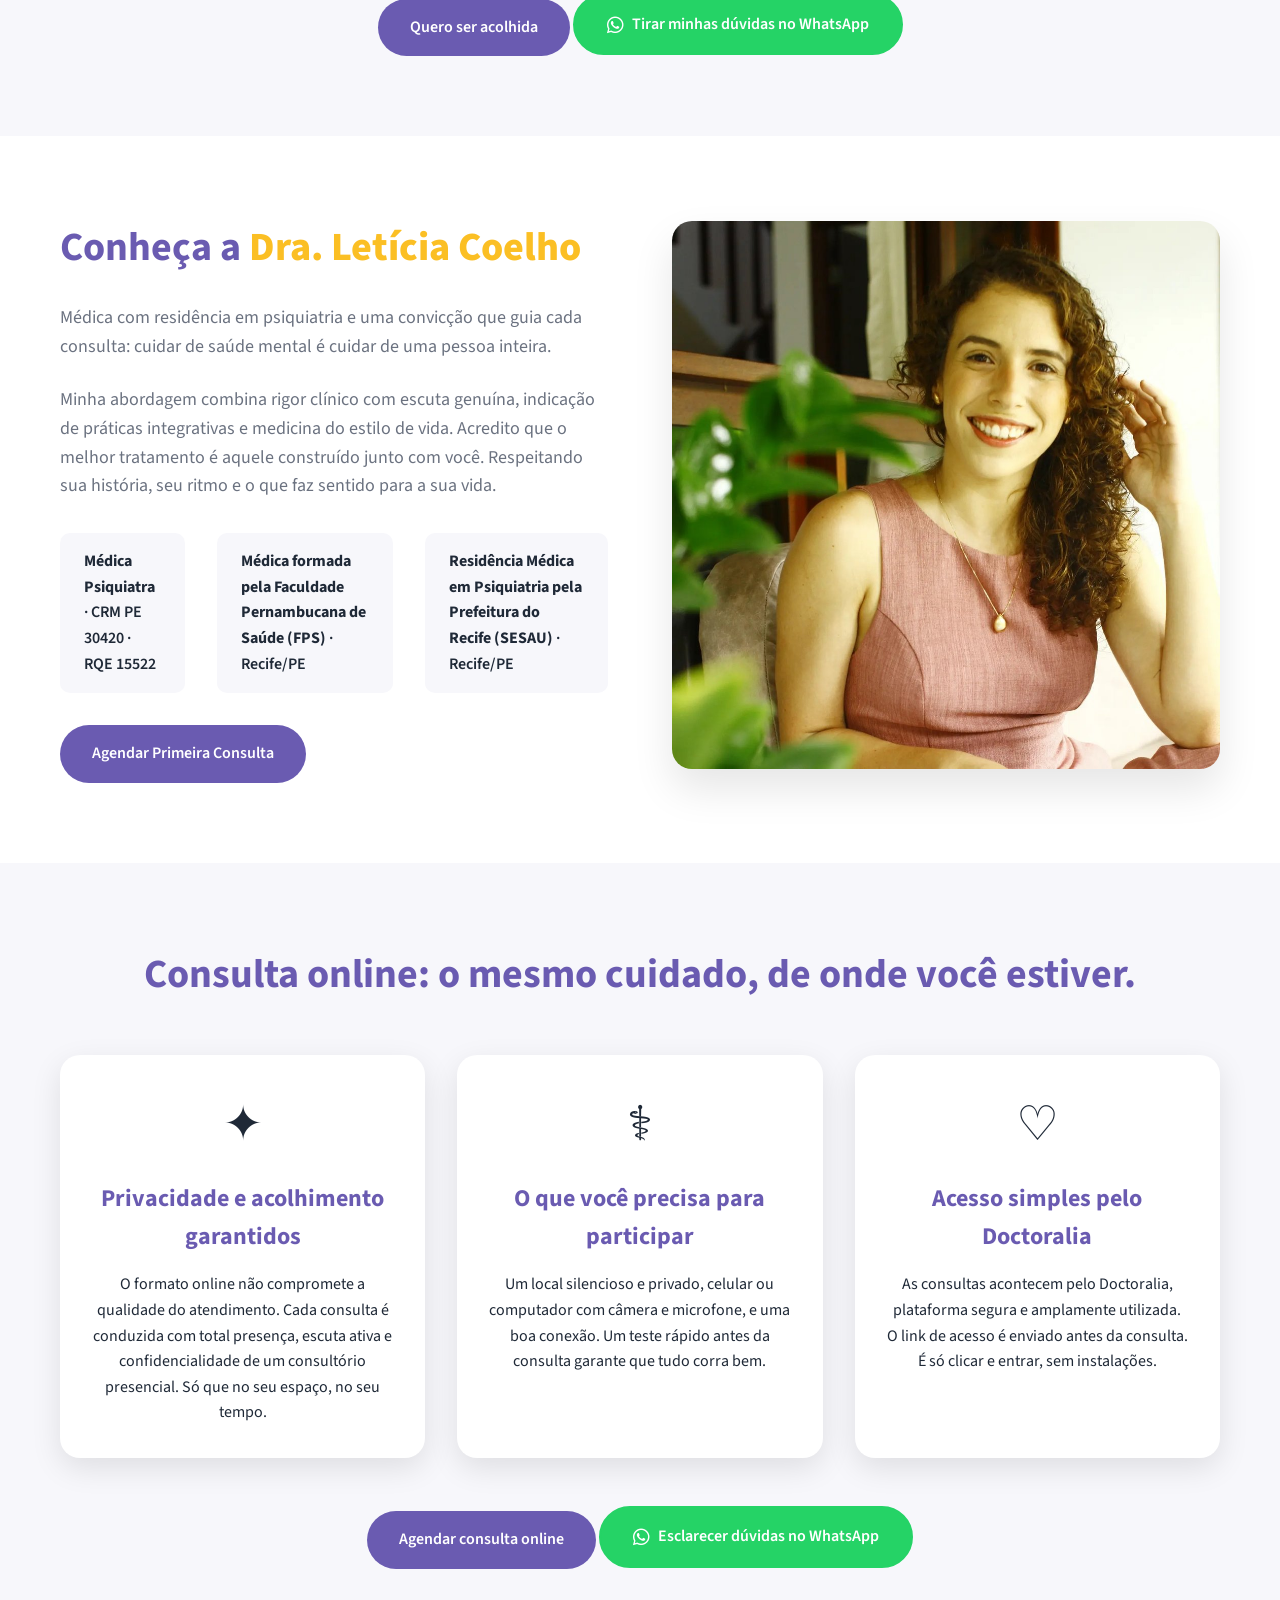
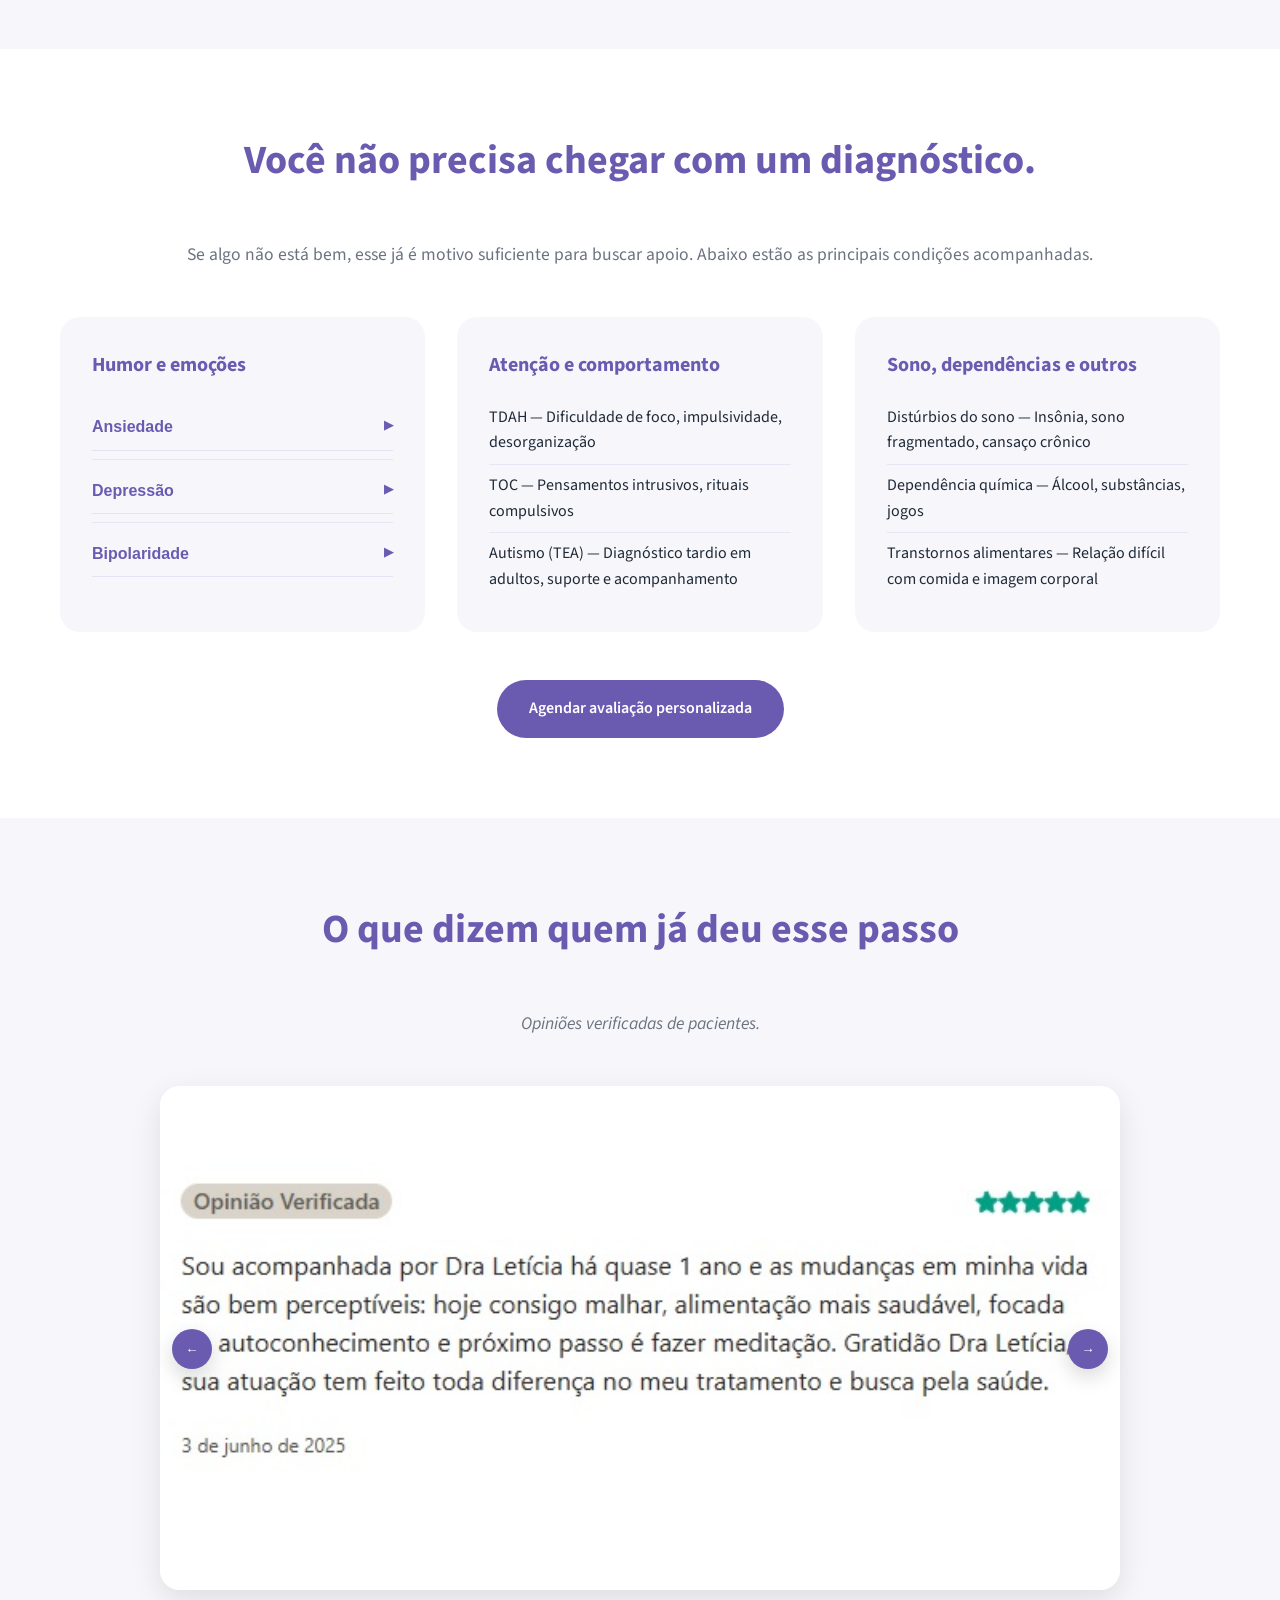
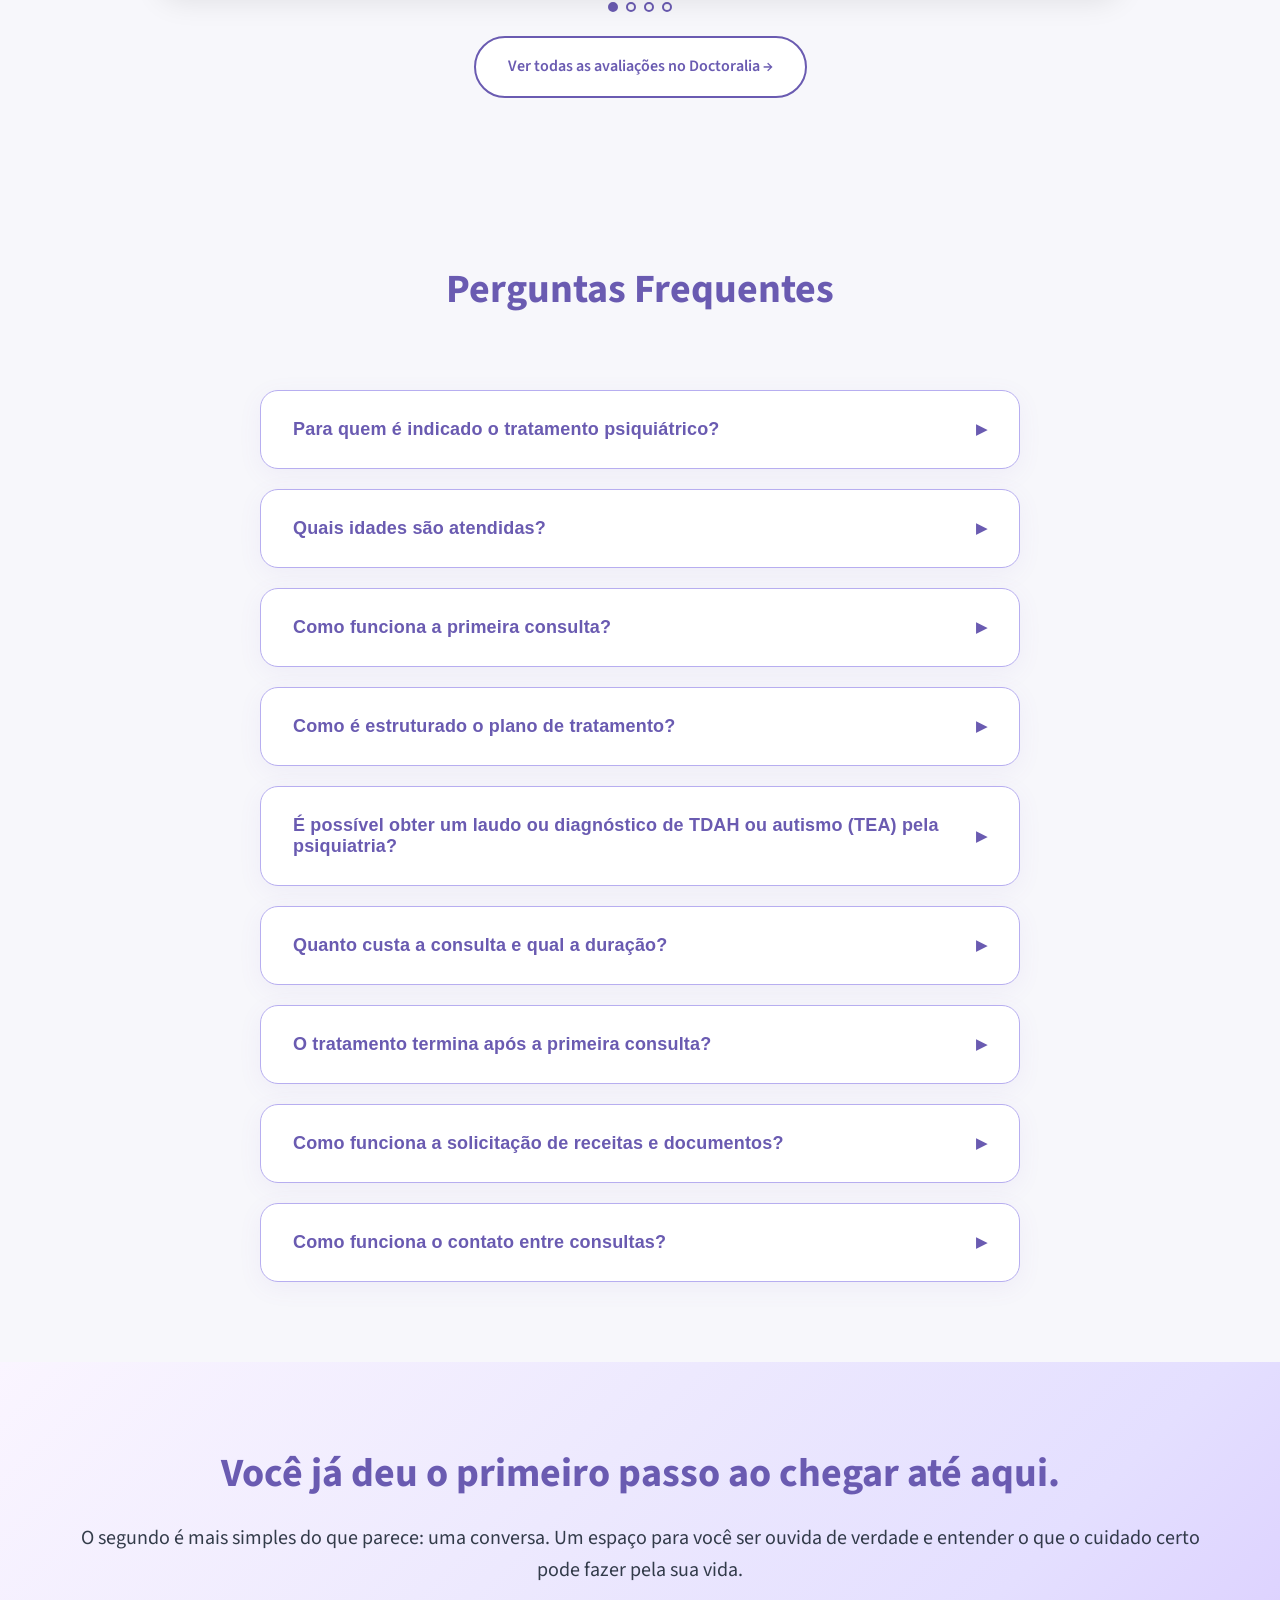
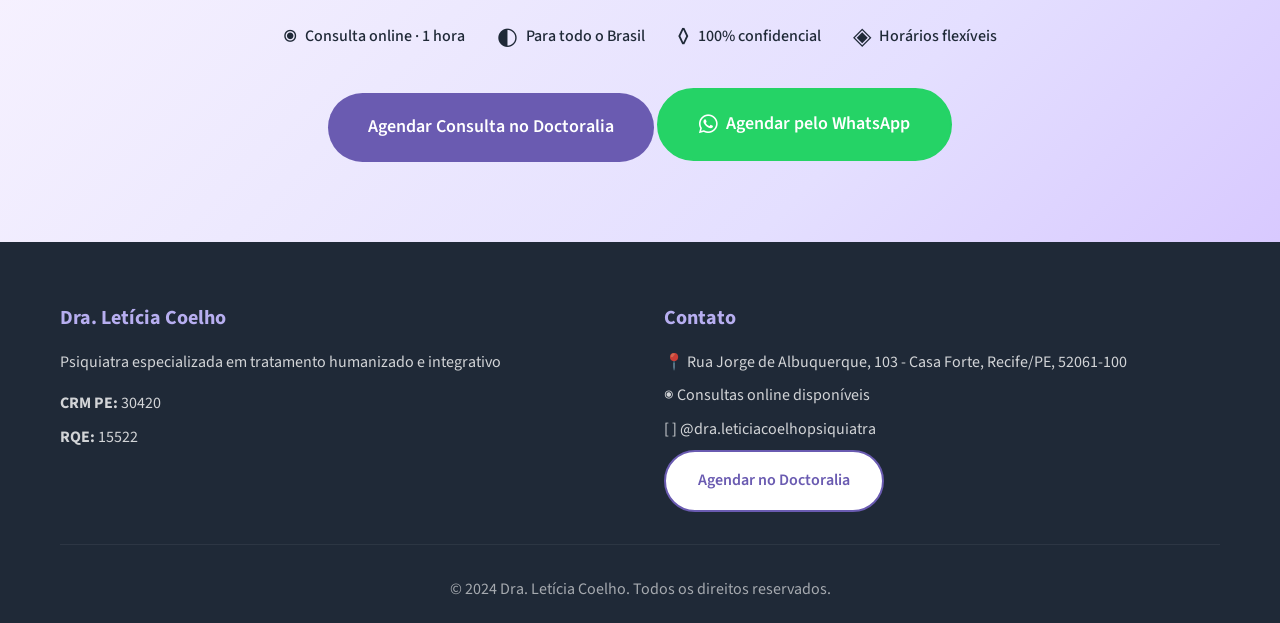
==== commit be8eb276: "Update psychiatric credentials and treatment details" ====
--- a/index.html
+++ b/index.html
@@ -107,12 +107,12 @@
         <strong>Médica Psiquiatra</strong> · CRM PE 30420 · RQE 15522
     </div>
     <div class="credential">
-        <strong>Residência em Psiquiatria</strong> · Especialização médica
+        <strong>Médica formada pela Faculdade Pernambucana de Saúde (FPS)</strong> · Recife/PE
     </div>
     <div class="credential">
-        <strong>Atendimento 100% online</strong> · Para todo o Brasil
-    </div>
-                    </div>
+        <strong>Residência Médica em Psiquiatria pela Prefeitura do Recife (SESAU)</strong> · Recife/PE
+    </div>
+</div>
                     <a href="https://www.doctoralia.com.br/leticia-coelho-3/psiquiatra/recife" class="btn btn-primary">Agendar Primeira Consulta</a>
                 </div>
                 <div class="about-image">
@@ -182,8 +182,7 @@
                 <div class="condition-item">
                     <button class="condition-toggle">Bipolaridade</button>
                     <div class="condition-detail">
-                        <p>Oscilações intensas de humor, episódios de euforia ou agitação alternando com fases de baixa profunda. O transtorno bipolar exige acompanhamento especializado e contínuo.</p>
-                        <p><strong>Como funciona o tratamento:</strong> O tratamento foca na estabilização do humor a longo prazo, com acompanhamento próximo para ajustar a medicação conforme a evolução de cada fase. Mudanças sutis no padrão do humor precisam ser identificadas cedo.</p>
+<p>Oscilações intensas de humor, episódios de mania com aumento de energia alternando com fases de sintomas depressivos. O transtorno bipolar exige acompanhamento especializado e contínuo.</p>                        <p><strong>Como funciona o tratamento:</strong> O tratamento foca na estabilização do humor a longo prazo, com acompanhamento próximo para ajustar a medicação conforme a evolução de cada fase. Mudanças sutis no padrão do humor precisam ser identificadas cedo.</p>
                     </div>
                 </div>
             </li>
